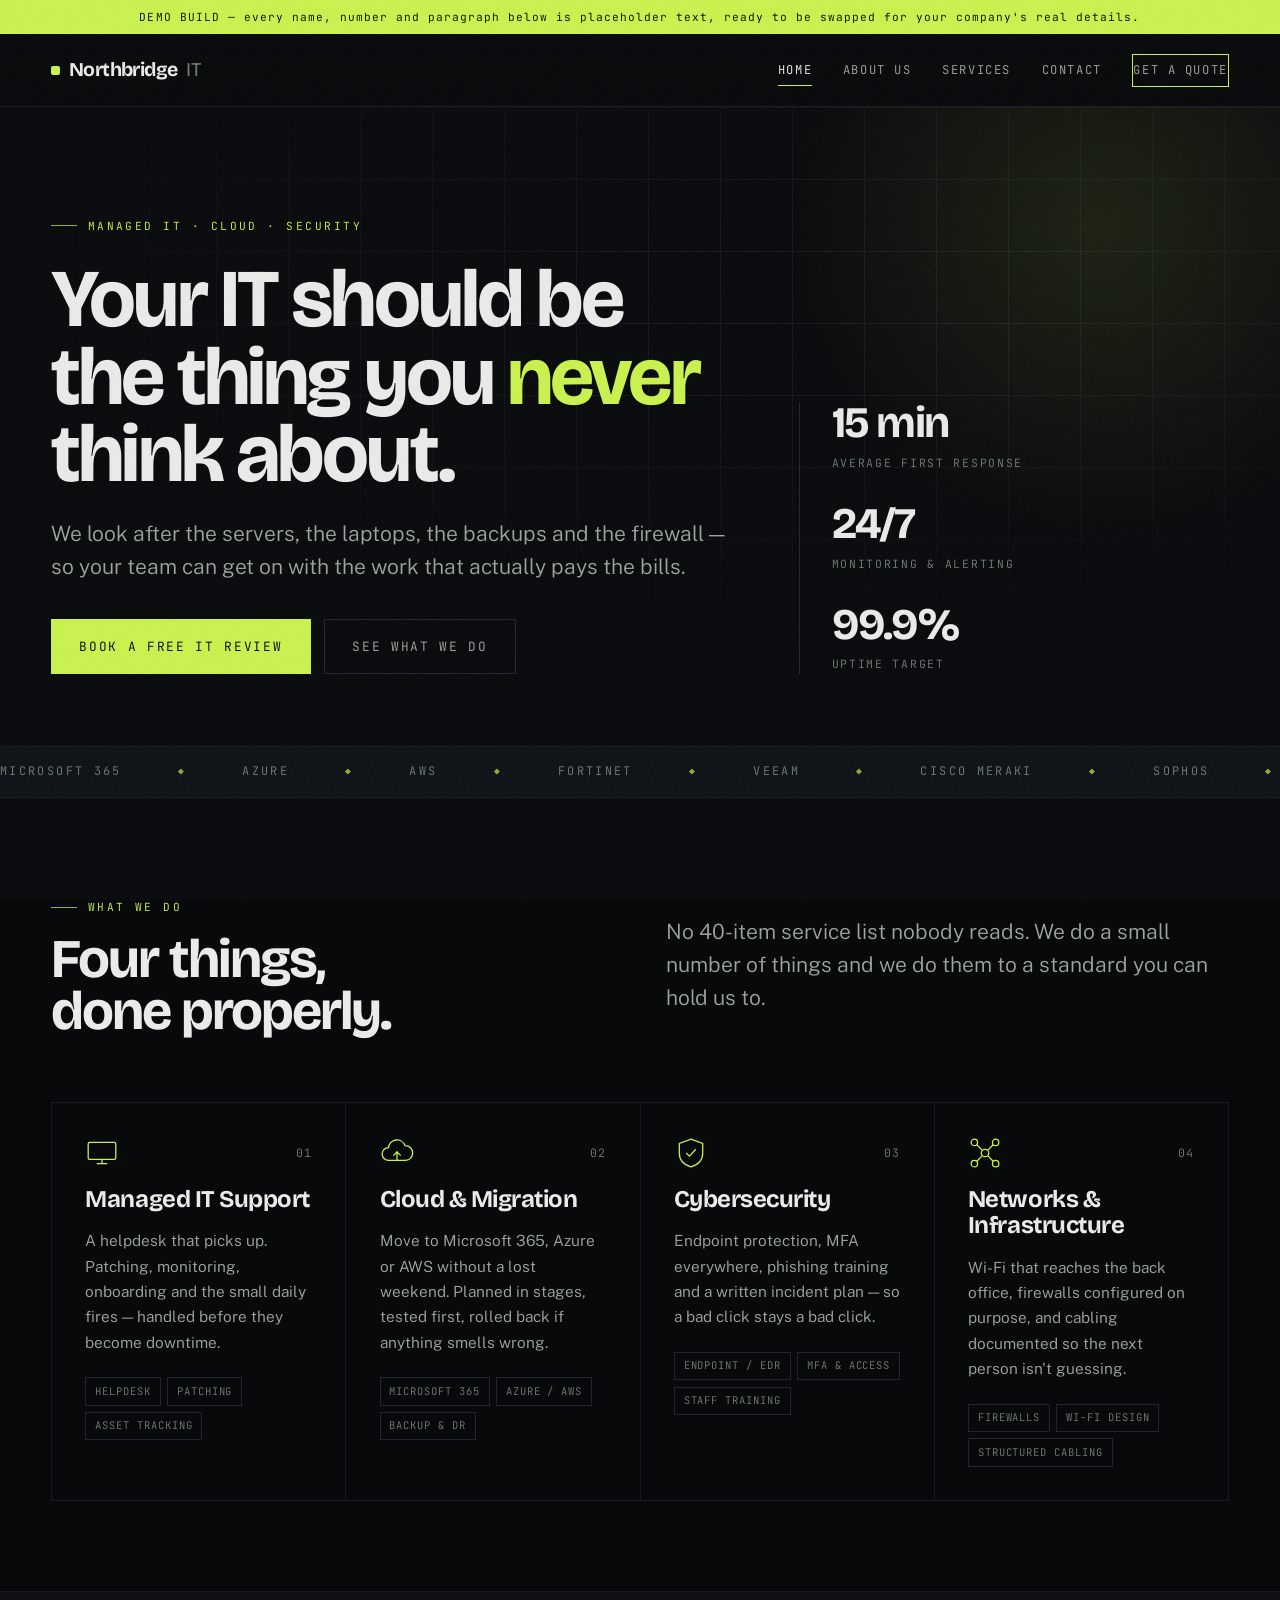
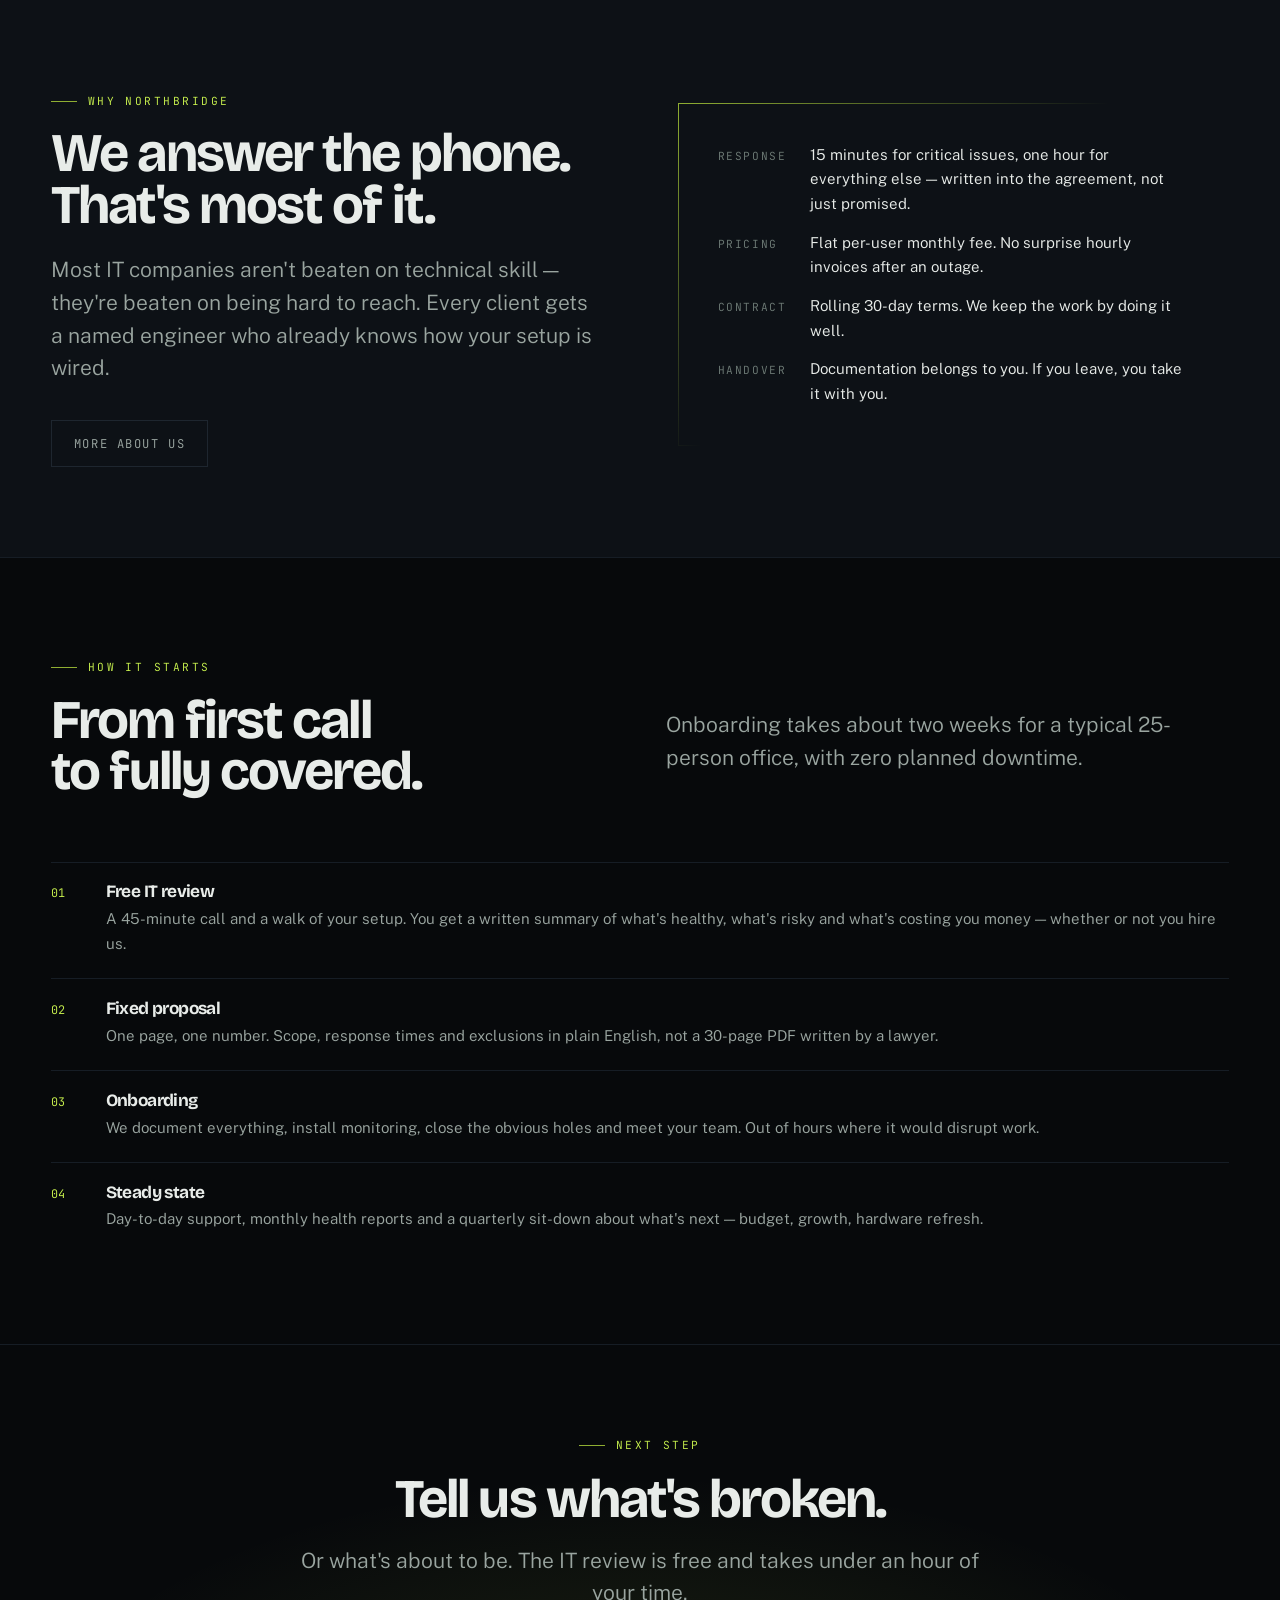
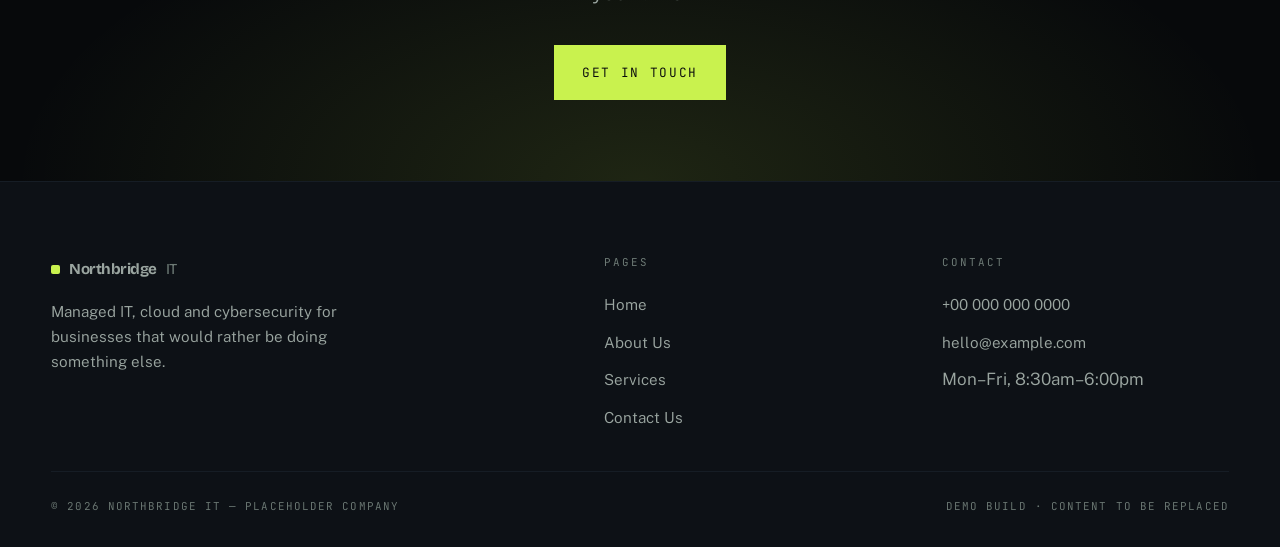
==== index.html @ 1f9439ec "IT company website demo: home, about, services, contact" ====
<!doctype html>
<html lang="en">
<head>
<meta charset="utf-8">
<meta name="viewport" content="width=device-width, initial-scale=1">
<title>Northbridge IT — Managed IT, Cloud &amp; Cybersecurity for Growing Businesses</title>
<meta name="description" content="Northbridge IT keeps your systems fast, secure and online. Managed IT support, cloud migration, cybersecurity and network infrastructure for small and mid-sized businesses.">
<link rel="canonical" href="https://example.com/">
<meta name="robots" content="index, follow">
<meta name="theme-color" content="#07090b">

<meta property="og:type" content="website">
<meta property="og:title" content="Northbridge IT — Managed IT, Cloud &amp; Cybersecurity">
<meta property="og:description" content="Managed IT support, cloud migration, cybersecurity and network infrastructure for growing businesses.">
<meta property="og:url" content="https://example.com/">
<meta property="og:site_name" content="Northbridge IT">
<meta name="twitter:card" content="summary_large_image">

<link rel="preconnect" href="https://fonts.googleapis.com">
<link rel="preconnect" href="https://fonts.gstatic.com" crossorigin>
<link href="https://fonts.googleapis.com/css2?family=Bricolage+Grotesque:opsz,wght@12..96,400;12..96,700;12..96,800&family=Public+Sans:wght@300;400;500&family=JetBrains+Mono:wght@400;500&display=swap" rel="stylesheet">
<link rel="stylesheet" href="assets/styles.css">

<script type="application/ld+json">
{
  "@context": "https://schema.org",
  "@type": "ProfessionalService",
  "name": "Northbridge IT",
  "description": "Managed IT support, cloud migration, cybersecurity and network infrastructure for small and mid-sized businesses.",
  "url": "https://example.com/",
  "telephone": "+00 000 000 0000",
  "email": "hello@example.com",
  "address": {
    "@type": "PostalAddress",
    "streetAddress": "Street address",
    "addressLocality": "City",
    "addressCountry": "Country"
  },
  "openingHours": "Mo-Fr 08:30-18:00",
  "areaServed": "Nationwide"
}
</script>
</head>
<body>
<a class="skip" href="#main">Skip to content</a>

<div class="demo-bar">DEMO BUILD — every name, number and paragraph below is placeholder text, ready to be swapped for your company's real details.</div>

<header class="site-head">
  <div class="wrap head-in">
    <a class="brand" href="index.html"><span class="dot"></span>Northbridge<span style="color:var(--paper-mute);font-weight:400">IT</span></a>
    <button class="burger" aria-label="Menu" aria-expanded="false" aria-controls="nav">
      <span></span><span></span><span></span>
    </button>
    <nav class="nav" id="nav">
      <a href="index.html" aria-current="page">Home</a>
      <a href="about.html">About Us</a>
      <a href="services.html">Services</a>
      <a href="contact.html">Contact</a>
      <a class="btn" href="contact.html">Get a quote</a>
    </nav>
  </div>
</header>

<main id="main">

  <section class="hero">
    <div class="wrap hero-in">
      <div>
        <span class="tag">Managed IT · Cloud · Security</span>
        <h1 class="display">Your IT should be<br>the thing you <em>never</em><br>think about.</h1>
        <p class="lede">We look after the servers, the laptops, the backups and the firewall — so your team can get on with the work that actually pays the bills.</p>
        <div class="hero-actions">
          <a class="btn btn--solid btn--lg" href="contact.html">Book a free IT review</a>
          <a class="btn btn--ghost btn--lg" href="services.html">See what we do</a>
        </div>
      </div>
      <aside class="hero-side">
        <div class="stat"><b>15 min</b><span>Average first response</span></div>
        <div class="stat"><b>24/7</b><span>Monitoring &amp; alerting</span></div>
        <div class="stat"><b>99.9%</b><span>Uptime target</span></div>
      </aside>
    </div>
  </section>

  <div class="marquee" aria-hidden="true">
    <ul>
      <li>Microsoft 365</li><li>Azure</li><li>AWS</li><li>Fortinet</li><li>Veeam</li>
      <li>Cisco Meraki</li><li>Sophos</li><li>VMware</li><li>Ubiquiti</li><li>Datto</li>
    </ul>
    <ul>
      <li>Microsoft 365</li><li>Azure</li><li>AWS</li><li>Fortinet</li><li>Veeam</li>
      <li>Cisco Meraki</li><li>Sophos</li><li>VMware</li><li>Ubiquiti</li><li>Datto</li>
    </ul>
  </div>

  <section class="sect">
    <div class="wrap">
      <div class="sect-head" data-rise="0">
        <div>
          <span class="tag">What we do</span>
          <h2 class="h-sect">Four things, done properly.</h2>
        </div>
        <p class="lede">No 40-item service list nobody reads. We do a small number of things and we do them to a standard you can hold us to.</p>
      </div>

      <div class="grid-3">
        <article class="card" data-rise="0">
          <div class="card-top">
            <svg class="icon" viewBox="0 0 32 32" aria-hidden="true"><rect x="3" y="6" width="26" height="16" rx="1.5"/><path d="M11 26h10M16 22v4"/></svg>
            <span class="idx">01</span>
          </div>
          <h3 class="h-card">Managed IT Support</h3>
          <p>A helpdesk that picks up. Patching, monitoring, onboarding and the small daily fires — handled before they become downtime.</p>
          <ul><li>Helpdesk</li><li>Patching</li><li>Asset tracking</li></ul>
        </article>

        <article class="card" data-rise="80">
          <div class="card-top">
            <svg class="icon" viewBox="0 0 32 32" aria-hidden="true"><path d="M8 23a6 6 0 010-12 8 8 0 0115.5-2A5.5 5.5 0 0124 23z"/><path d="M16 14v9M12.5 18.5L16 15l3.5 3.5"/></svg>
            <span class="idx">02</span>
          </div>
          <h3 class="h-card">Cloud &amp; Migration</h3>
          <p>Move to Microsoft 365, Azure or AWS without a lost weekend. Planned in stages, tested first, rolled back if anything smells wrong.</p>
          <ul><li>Microsoft 365</li><li>Azure / AWS</li><li>Backup &amp; DR</li></ul>
        </article>

        <article class="card" data-rise="160">
          <div class="card-top">
            <svg class="icon" viewBox="0 0 32 32" aria-hidden="true"><path d="M16 3l11 4v9c0 7-4.6 11.2-11 13C9.6 27.2 5 23 5 16V7z"/><path d="M11.5 16l3 3 6-6.5"/></svg>
            <span class="idx">03</span>
          </div>
          <h3 class="h-card">Cybersecurity</h3>
          <p>Endpoint protection, MFA everywhere, phishing training and a written incident plan — so a bad click stays a bad click.</p>
          <ul><li>Endpoint / EDR</li><li>MFA &amp; access</li><li>Staff training</li></ul>
        </article>

        <article class="card" data-rise="240">
          <div class="card-top">
            <svg class="icon" viewBox="0 0 32 32" aria-hidden="true"><circle cx="16" cy="16" r="3.5"/><circle cx="6" cy="6" r="3"/><circle cx="26" cy="6" r="3"/><circle cx="6" cy="26" r="3"/><circle cx="26" cy="26" r="3"/><path d="M8.3 8.3l5.2 5.2M23.7 8.3l-5.2 5.2M8.3 23.7l5.2-5.2M23.7 23.7l-5.2-5.2"/></svg>
            <span class="idx">04</span>
          </div>
          <h3 class="h-card">Networks &amp; Infrastructure</h3>
          <p>Wi-Fi that reaches the back office, firewalls configured on purpose, and cabling documented so the next person isn't guessing.</p>
          <ul><li>Firewalls</li><li>Wi-Fi design</li><li>Structured cabling</li></ul>
        </article>
      </div>
    </div>
  </section>

  <section class="sect sect--tint">
    <div class="wrap split">
      <div data-rise="0">
        <span class="tag">Why Northbridge</span>
        <h2 class="h-sect" style="margin:1.1rem 0 1.4rem">We answer the phone. That's most of it.</h2>
        <p class="lede">Most IT companies aren't beaten on technical skill — they're beaten on being hard to reach. Every client gets a named engineer who already knows how your setup is wired.</p>
        <div class="hero-actions">
          <a class="btn btn--ghost" href="about.html">More about us</a>
        </div>
      </div>
      <div class="frame" data-rise="120">
        <dl>
          <dt>Response</dt><dd>15 minutes for critical issues, one hour for everything else — written into the agreement, not just promised.</dd>
          <dt>Pricing</dt><dd>Flat per-user monthly fee. No surprise hourly invoices after an outage.</dd>
          <dt>Contract</dt><dd>Rolling 30-day terms. We keep the work by doing it well.</dd>
          <dt>Handover</dt><dd>Documentation belongs to you. If you leave, you take it with you.</dd>
        </dl>
      </div>
    </div>
  </section>

  <section class="sect">
    <div class="wrap">
      <div class="sect-head" data-rise="0">
        <div>
          <span class="tag">How it starts</span>
          <h2 class="h-sect">From first call to fully covered.</h2>
        </div>
        <p class="lede">Onboarding takes about two weeks for a typical 25-person office, with zero planned downtime.</p>
      </div>
      <ol class="steps">
        <li data-rise="0">
          <h4>Free IT review</h4>
          <p>A 45-minute call and a walk of your setup. You get a written summary of what's healthy, what's risky and what's costing you money — whether or not you hire us.</p>
        </li>
        <li data-rise="60">
          <h4>Fixed proposal</h4>
          <p>One page, one number. Scope, response times and exclusions in plain English, not a 30-page PDF written by a lawyer.</p>
        </li>
        <li data-rise="120">
          <h4>Onboarding</h4>
          <p>We document everything, install monitoring, close the obvious holes and meet your team. Out of hours where it would disrupt work.</p>
        </li>
        <li data-rise="180">
          <h4>Steady state</h4>
          <p>Day-to-day support, monthly health reports and a quarterly sit-down about what's next — budget, growth, hardware refresh.</p>
        </li>
      </ol>
    </div>
  </section>

  <section class="cta">
    <div class="wrap">
      <span class="tag" style="justify-content:center">Next step</span>
      <h2 class="h-sect" style="margin:1.2rem 0 1.2rem">Tell us what's broken.</h2>
      <p class="lede">Or what's about to be. The IT review is free and takes under an hour of your time.</p>
      <div class="hero-actions">
        <a class="btn btn--solid btn--lg" href="contact.html">Get in touch</a>
      </div>
    </div>
  </section>

</main>

<footer class="site-foot">
  <div class="wrap">
    <div class="foot-grid">
      <div>
        <a class="brand" href="index.html"><span class="dot"></span>Northbridge<span style="color:var(--paper-mute);font-weight:400">IT</span></a>
        <p class="muted" style="margin-top:1rem;max-width:34ch;font-size:0.95rem">Managed IT, cloud and cybersecurity for businesses that would rather be doing something else.</p>
      </div>
      <div>
        <h5>Pages</h5>
        <ul>
          <li><a href="index.html">Home</a></li>
          <li><a href="about.html">About Us</a></li>
          <li><a href="services.html">Services</a></li>
          <li><a href="contact.html">Contact Us</a></li>
        </ul>
      </div>
      <div>
        <h5>Contact</h5>
        <ul>
          <li><a href="tel:+000000000000">+00 000 000 0000</a></li>
          <li><a href="mailto:hello@example.com">hello@example.com</a></li>
          <li class="muted">Mon–Fri, 8:30am–6:00pm</li>
        </ul>
      </div>
    </div>
    <div class="foot-bar">
      <span>© <span id="year">2026</span> Northbridge IT — placeholder company</span>
      <span>Demo build · content to be replaced</span>
    </div>
  </div>
</footer>

<script src="assets/main.js"></script>
</body>
</html>
---- assets/styles.css ----
/* ==========================================================================
   Northbridge IT — demo stylesheet
   Aesthetic: "signal room" — near-black canvas, hairline grid, one acid accent,
   monospace index labels, tight display type.
   ========================================================================== */

:root {
  --ink:        #07090b;
  --ink-2:      #0d1116;
  --ink-3:      #141a21;
  --line:       #1e262f;
  --line-soft:  #161d25;
  --paper:      #e8ece9;
  --paper-dim:  #9aa5a0;
  --paper-mute: #6d7a75;
  --signal:     #c9f24e;
  --signal-dim: #8fae32;
  --warn:       #ff6b3d;

  --font-display: "Bricolage Grotesque", "Arial Narrow", sans-serif;
  --font-body:    "Public Sans", "Helvetica Neue", sans-serif;
  --font-mono:    "JetBrains Mono", ui-monospace, monospace;

  --gutter: clamp(1.25rem, 4vw, 4.5rem);
  --maxw: 1320px;
  --ease: cubic-bezier(0.22, 1, 0.36, 1);
}

*, *::before, *::after { box-sizing: border-box; }

html { scroll-behavior: smooth; -webkit-text-size-adjust: 100%; }

body {
  margin: 0;
  background: var(--ink);
  color: var(--paper);
  font-family: var(--font-body);
  font-size: 17px;
  line-height: 1.65;
  font-weight: 350;
  -webkit-font-smoothing: antialiased;
  overflow-x: hidden;
}

/* film grain + vignette so the black has texture instead of being flat */
body::after {
  content: "";
  position: fixed;
  inset: 0;
  pointer-events: none;
  z-index: 900;
  opacity: 0.05;
  background-image: url("data:image/svg+xml,%3Csvg xmlns='http://www.w3.org/2000/svg' width='140' height='140'%3E%3Cfilter id='n'%3E%3CfeTurbulence type='fractalNoise' baseFrequency='0.85' numOctaves='3'/%3E%3C/filter%3E%3Crect width='140' height='140' filter='url(%23n)'/%3E%3C/svg%3E");
}

img { max-width: 100%; display: block; }
a { color: inherit; text-decoration: none; }

::selection { background: var(--signal); color: var(--ink); }

:focus-visible {
  outline: 2px solid var(--signal);
  outline-offset: 3px;
}

.wrap {
  width: 100%;
  max-width: var(--maxw);
  margin-inline: auto;
  padding-inline: var(--gutter);
}

.skip {
  position: absolute;
  left: -9999px;
}
.skip:focus {
  left: 1rem; top: 1rem;
  z-index: 999;
  background: var(--signal);
  color: var(--ink);
  padding: 0.6rem 1rem;
  font-family: var(--font-mono);
  font-size: 0.8rem;
}

/* --------------------------------------------------------------- type ---- */

h1, h2, h3, h4 {
  font-family: var(--font-display);
  font-weight: 700;
  letter-spacing: -0.035em;
  line-height: 0.95;
  margin: 0;
  text-wrap: balance;
}

.display {
  font-size: clamp(2.6rem, 6.4vw, 5.2rem);
}

.h-sect {
  font-size: clamp(2rem, 4.6vw, 3.4rem);
}

.h-card {
  font-size: clamp(1.25rem, 2vw, 1.5rem);
  letter-spacing: -0.02em;
  line-height: 1.1;
}

p { margin: 0 0 1.1em; }

.lede {
  font-size: clamp(1.05rem, 1.7vw, 1.32rem);
  line-height: 1.55;
  color: var(--paper-dim);
  max-width: 54ch;
  font-weight: 320;
}

.muted { color: var(--paper-dim); }

.tag {
  font-family: var(--font-mono);
  font-size: 0.7rem;
  letter-spacing: 0.22em;
  text-transform: uppercase;
  color: var(--signal);
  display: inline-flex;
  align-items: center;
  gap: 0.65rem;
}
.tag::before {
  content: "";
  width: 26px; height: 1px;
  background: var(--signal-dim);
}

.idx {
  font-family: var(--font-mono);
  font-size: 0.72rem;
  color: var(--paper-mute);
  letter-spacing: 0.1em;
}

/* -------------------------------------------------------------- header ---- */

.site-head {
  position: sticky;
  top: 0;
  z-index: 800;
  background: color-mix(in srgb, var(--ink) 86%, transparent);
  backdrop-filter: blur(14px);
  border-bottom: 1px solid var(--line-soft);
}

.head-in {
  display: flex;
  align-items: center;
  justify-content: space-between;
  gap: 1.5rem;
  height: 72px;
}

.brand {
  display: inline-flex;
  align-items: baseline;
  gap: 0.55rem;
  font-family: var(--font-display);
  font-weight: 700;
  font-size: 1.22rem;
  letter-spacing: -0.03em;
}
.brand .dot {
  width: 9px; height: 9px;
  background: var(--signal);
  border-radius: 2px;
  align-self: center;
  animation: pulse 2.8s var(--ease) infinite;
}
@keyframes pulse {
  0%, 100% { opacity: 1; transform: scale(1); }
  50%      { opacity: 0.35; transform: scale(0.72); }
}

.nav {
  display: flex;
  align-items: center;
  gap: clamp(1rem, 2.4vw, 2.2rem);
}
.nav a {
  font-family: var(--font-mono);
  font-size: 0.76rem;
  letter-spacing: 0.13em;
  text-transform: uppercase;
  color: var(--paper-dim);
  padding: 0.35rem 0;
  position: relative;
  transition: color 0.25s var(--ease);
}
.nav a::after {
  content: "";
  position: absolute;
  left: 0; bottom: 0;
  width: 0; height: 1px;
  background: var(--signal);
  transition: width 0.32s var(--ease);
}
.nav a:hover { color: var(--paper); }
.nav a:hover::after,
.nav a[aria-current="page"]::after { width: 100%; }
.nav a[aria-current="page"] { color: var(--paper); }

.btn {
  display: inline-flex;
  align-items: center;
  gap: 0.6rem;
  font-family: var(--font-mono);
  font-size: 0.76rem;
  letter-spacing: 0.13em;
  text-transform: uppercase;
  padding: 0.78rem 1.35rem;
  border: 1px solid var(--signal);
  color: var(--signal);
  background: transparent;
  cursor: pointer;
  transition: background 0.28s var(--ease), color 0.28s var(--ease), transform 0.2s var(--ease);
}
.btn:hover { background: var(--signal); color: var(--ink); }
.btn:active { transform: translateY(1px); }
.btn--solid { background: var(--signal); color: var(--ink); }
.btn--solid:hover { background: transparent; color: var(--signal); }
.btn--ghost { border-color: var(--line); color: var(--paper-dim); }
.btn--ghost:hover { background: var(--paper); color: var(--ink); border-color: var(--paper); }
.btn--lg { padding: 1rem 1.7rem; font-size: 0.8rem; }

.burger {
  display: none;
  width: 44px; height: 44px;
  border: 1px solid var(--line);
  background: transparent;
  cursor: pointer;
  padding: 0;
  position: relative;
}
.burger span {
  position: absolute;
  left: 12px;
  width: 18px; height: 1.5px;
  background: var(--paper);
  transition: transform 0.3s var(--ease), opacity 0.2s var(--ease);
}
.burger span:nth-child(1) { top: 17px; }
.burger span:nth-child(2) { top: 22px; }
.burger span:nth-child(3) { top: 27px; }
.burger[aria-expanded="true"] span:nth-child(1) { transform: translateY(5px) rotate(45deg); }
.burger[aria-expanded="true"] span:nth-child(2) { opacity: 0; }
.burger[aria-expanded="true"] span:nth-child(3) { transform: translateY(-5px) rotate(-45deg); }

/* ---------------------------------------------------------------- hero ---- */

.hero {
  position: relative;
  padding: clamp(4rem, 11vh, 8rem) 0 clamp(3.5rem, 8vh, 6rem);
  border-bottom: 1px solid var(--line-soft);
  overflow: hidden;
}

/* hairline grid + a slow-drifting radial glow behind the headline */
.hero::before {
  content: "";
  position: absolute;
  inset: 0;
  background-image:
    linear-gradient(to right, var(--line-soft) 1px, transparent 1px),
    linear-gradient(to bottom, var(--line-soft) 1px, transparent 1px);
  background-size: 72px 72px;
  mask-image: radial-gradient(ellipse 90% 70% at 65% 30%, #000 20%, transparent 78%);
  opacity: 0.75;
  pointer-events: none;
}
.hero::after {
  content: "";
  position: absolute;
  width: 720px; height: 720px;
  right: -180px; top: -240px;
  background: radial-gradient(circle, rgba(201,242,78,0.10), transparent 62%);
  pointer-events: none;
  animation: drift 18s var(--ease) infinite alternate;
}
@keyframes drift {
  from { transform: translate3d(0,0,0); }
  to   { transform: translate3d(-70px, 60px, 0); }
}

.hero-in {
  position: relative;
  display: grid;
  grid-template-columns: minmax(0, 1.35fr) minmax(0, 0.85fr);
  gap: clamp(2rem, 5vw, 5rem);
  align-items: end;
}

.hero h1 { margin: 1.6rem 0 1.5rem; }
.hero h1 em {
  font-style: normal;
  color: var(--signal);
  position: relative;
}

.hero-actions {
  display: flex;
  flex-wrap: wrap;
  gap: 0.85rem;
  margin-top: 2.2rem;
}

.hero-side {
  border-left: 1px solid var(--line);
  padding-left: clamp(1.2rem, 2.5vw, 2rem);
}

.stat + .stat { margin-top: 1.9rem; }
.stat b {
  display: block;
  font-family: var(--font-display);
  font-size: clamp(2rem, 3.4vw, 2.9rem);
  font-weight: 700;
  letter-spacing: -0.04em;
  line-height: 1;
  color: var(--paper);
}
.stat span {
  display: block;
  font-family: var(--font-mono);
  font-size: 0.71rem;
  letter-spacing: 0.15em;
  text-transform: uppercase;
  color: var(--paper-mute);
  margin-top: 0.5rem;
}

/* ------------------------------------------------------------- marquee ---- */

.marquee {
  border-bottom: 1px solid var(--line-soft);
  background: var(--ink-2);
  overflow: hidden;
  padding: 0.95rem 0;
  display: flex;
  white-space: nowrap;
}
.marquee ul {
  display: flex;
  gap: 3.5rem;
  margin: 0;
  padding: 0 1.75rem 0 0;
  list-style: none;
  flex: 0 0 auto;
  animation: slide 34s linear infinite;
}
.marquee li {
  font-family: var(--font-mono);
  font-size: 0.74rem;
  letter-spacing: 0.2em;
  text-transform: uppercase;
  color: var(--paper-mute);
  display: flex;
  align-items: center;
  gap: 3.5rem;
}
.marquee li::after {
  content: "◆";
  color: var(--signal-dim);
  font-size: 0.6rem;
}
@keyframes slide {
  from { transform: translateX(0); }
  to   { transform: translateX(-100%); }
}
@media (prefers-reduced-motion: reduce) {
  .marquee ul { animation: none; }
  .hero::after { animation: none; }
  .brand .dot { animation: none; }
}

/* ------------------------------------------------------------- section ---- */

.sect {
  padding: clamp(4rem, 10vh, 7.5rem) 0;
  border-bottom: 1px solid var(--line-soft);
  position: relative;
}
.sect--tint { background: var(--ink-2); }

.sect-head {
  display: grid;
  grid-template-columns: minmax(0, 1fr) minmax(0, 1fr);
  gap: clamp(1.5rem, 4vw, 4rem);
  align-items: end;
  margin-bottom: clamp(2.5rem, 5vw, 4rem);
}
.sect-head .tag { margin-bottom: 1.1rem; }

/* --------------------------------------------------------------- cards ---- */

.grid-3 {
  display: grid;
  grid-template-columns: repeat(auto-fit, minmax(285px, 1fr));
  gap: 1px;
  background: var(--line-soft);
  border: 1px solid var(--line-soft);
}

.card {
  background: var(--ink);
  padding: clamp(1.7rem, 2.6vw, 2.4rem);
  display: flex;
  flex-direction: column;
  gap: 1rem;
  position: relative;
  transition: background 0.35s var(--ease);
  min-height: 260px;
}
.sect--tint .card { background: var(--ink-2); }
.card:hover { background: var(--ink-3); }
.card::before {
  content: "";
  position: absolute;
  left: 0; top: 0;
  width: 0; height: 2px;
  background: var(--signal);
  transition: width 0.45s var(--ease);
}
.card:hover::before { width: 100%; }

.card-top {
  display: flex;
  align-items: center;
  justify-content: space-between;
  gap: 1rem;
}
.card p { margin: 0; color: var(--paper-dim); font-size: 0.96rem; }

.card ul {
  list-style: none;
  margin: 0.4rem 0 0;
  padding: 0;
  display: flex;
  flex-wrap: wrap;
  gap: 0.4rem;
}
.card li {
  font-family: var(--font-mono);
  font-size: 0.66rem;
  letter-spacing: 0.09em;
  text-transform: uppercase;
  color: var(--paper-mute);
  border: 1px solid var(--line);
  padding: 0.28rem 0.55rem;
}

.icon {
  width: 34px; height: 34px;
  stroke: var(--signal);
  stroke-width: 1.2;
  fill: none;
  flex: 0 0 auto;
}

/* ---------------------------------------------------------------- rows ---- */

.rows { border-top: 1px solid var(--line-soft); }

.row {
  display: grid;
  grid-template-columns: 68px minmax(0, 1.1fr) minmax(0, 1.4fr) auto;
  gap: clamp(1rem, 3vw, 2.5rem);
  align-items: start;
  padding: clamp(1.6rem, 3vw, 2.3rem) 0;
  border-bottom: 1px solid var(--line-soft);
  transition: padding-left 0.35s var(--ease), background 0.35s var(--ease);
}
.row:hover {
  padding-left: 1.1rem;
  background: linear-gradient(90deg, rgba(201,242,78,0.05), transparent 55%);
}
.row h3 { font-size: clamp(1.2rem, 2vw, 1.55rem); }
.row p { margin: 0; color: var(--paper-dim); font-size: 0.96rem; }
.row .arrow {
  font-family: var(--font-mono);
  color: var(--signal);
  opacity: 0;
  transform: translateX(-8px);
  transition: all 0.35s var(--ease);
}
.row:hover .arrow { opacity: 1; transform: translateX(0); }

/* ---------------------------------------------------------- split/about --- */

.split {
  display: grid;
  grid-template-columns: minmax(0, 1fr) minmax(0, 1fr);
  gap: clamp(2rem, 6vw, 5.5rem);
  align-items: center;
}

.frame {
  border: 1px solid var(--line);
  padding: clamp(1.5rem, 3vw, 2.5rem);
  background:
    linear-gradient(var(--ink-2), var(--ink-2)) padding-box,
    linear-gradient(140deg, var(--signal-dim), transparent 45%) border-box;
  border: 1px solid transparent;
  position: relative;
}
.frame dl {
  margin: 0;
  display: grid;
  grid-template-columns: auto 1fr;
  gap: 0.85rem 1.5rem;
  font-size: 0.94rem;
}
.frame dt {
  font-family: var(--font-mono);
  font-size: 0.7rem;
  letter-spacing: 0.14em;
  text-transform: uppercase;
  color: var(--paper-mute);
  padding-top: 0.28rem;
}
.frame dd { margin: 0; color: var(--paper); }

.steps { counter-reset: s; list-style: none; margin: 0; padding: 0; }
.steps li {
  counter-increment: s;
  border-top: 1px solid var(--line-soft);
  padding: 1.35rem 0 1.35rem 3.4rem;
  position: relative;
}
.steps li::before {
  content: "0" counter(s);
  position: absolute;
  left: 0; top: 1.35rem;
  font-family: var(--font-mono);
  font-size: 0.74rem;
  color: var(--signal);
}
.steps h4 { font-size: 1.08rem; margin-bottom: 0.4rem; }
.steps p { margin: 0; color: var(--paper-dim); font-size: 0.94rem; }

/* ----------------------------------------------------------------- cta ---- */

.cta {
  padding: clamp(4rem, 9vh, 7rem) 0;
  text-align: center;
  position: relative;
  overflow: hidden;
}
.cta::before {
  content: "";
  position: absolute;
  inset: 0;
  background: radial-gradient(ellipse 70% 100% at 50% 100%, rgba(201,242,78,0.12), transparent 70%);
  pointer-events: none;
}
.cta .wrap { position: relative; }
.cta .lede { margin-inline: auto; }
.cta .hero-actions { justify-content: center; }

/* ---------------------------------------------------------------- form ---- */

.form-grid {
  display: grid;
  grid-template-columns: minmax(0, 1.15fr) minmax(0, 0.85fr);
  gap: clamp(2rem, 5vw, 4.5rem);
  align-items: start;
}

form.contact { display: grid; gap: 1.2rem; }

.field { display: grid; gap: 0.5rem; }
.field--row {
  display: grid;
  grid-template-columns: 1fr 1fr;
  gap: 1.2rem;
}

label {
  font-family: var(--font-mono);
  font-size: 0.7rem;
  letter-spacing: 0.15em;
  text-transform: uppercase;
  color: var(--paper-mute);
}
label .req { color: var(--signal); }

input, select, textarea {
  width: 100%;
  background: var(--ink-2);
  border: 1px solid var(--line);
  color: var(--paper);
  font-family: var(--font-body);
  font-size: 1rem;
  padding: 0.85rem 1rem;
  border-radius: 0;
  transition: border-color 0.25s var(--ease), background 0.25s var(--ease);
  appearance: none;
}
textarea { min-height: 150px; resize: vertical; }
select {
  background-image: url("data:image/svg+xml,%3Csvg xmlns='http://www.w3.org/2000/svg' width='12' height='8'%3E%3Cpath d='M1 1l5 5 5-5' stroke='%236d7a75' stroke-width='1.5' fill='none'/%3E%3C/svg%3E");
  background-repeat: no-repeat;
  background-position: right 1rem center;
  padding-right: 2.6rem;
}
input:focus, select:focus, textarea:focus {
  border-color: var(--signal);
  background: var(--ink-3);
  outline: none;
}
input::placeholder, textarea::placeholder { color: #4d5a55; }

.err {
  font-family: var(--font-mono);
  font-size: 0.7rem;
  letter-spacing: 0.06em;
  color: var(--warn);
  min-height: 1em;
}
input[aria-invalid="true"], textarea[aria-invalid="true"], select[aria-invalid="true"] {
  border-color: var(--warn);
}

.hp { position: absolute; left: -9999px; }

.form-note {
  font-family: var(--font-mono);
  font-size: 0.72rem;
  line-height: 1.7;
  color: var(--paper-mute);
  letter-spacing: 0.03em;
}

.form-status {
  border: 1px solid var(--signal);
  background: rgba(201,242,78,0.07);
  padding: 1rem 1.15rem;
  font-family: var(--font-mono);
  font-size: 0.78rem;
  color: var(--signal);
  display: none;
}
.form-status.is-on { display: block; }

.contact-list { list-style: none; margin: 0; padding: 0; }
.contact-list li {
  border-top: 1px solid var(--line-soft);
  padding: 1.1rem 0;
}
.contact-list li:last-child { border-bottom: 1px solid var(--line-soft); }
.contact-list dt,
.contact-list .k {
  font-family: var(--font-mono);
  font-size: 0.68rem;
  letter-spacing: 0.15em;
  text-transform: uppercase;
  color: var(--paper-mute);
  display: block;
  margin-bottom: 0.35rem;
}
.contact-list .v { font-size: 1.02rem; }
.contact-list a:hover { color: var(--signal); }

/* -------------------------------------------------------------- footer ---- */

.site-foot {
  background: var(--ink-2);
  border-top: 1px solid var(--line-soft);
  padding: clamp(3rem, 6vw, 4.5rem) 0 2rem;
}
.foot-grid {
  display: grid;
  grid-template-columns: minmax(0, 1.4fr) repeat(2, minmax(0, 0.8fr));
  gap: clamp(2rem, 4vw, 3.5rem);
  padding-bottom: 2.5rem;
  border-bottom: 1px solid var(--line-soft);
}
.foot-grid h5 {
  font-family: var(--font-mono);
  font-size: 0.68rem;
  letter-spacing: 0.18em;
  text-transform: uppercase;
  color: var(--paper-mute);
  margin: 0 0 1.1rem;
  font-weight: 400;
}
.foot-grid ul { list-style: none; margin: 0; padding: 0; display: grid; gap: 0.6rem; }
.foot-grid a { color: var(--paper-dim); font-size: 0.95rem; }
.foot-grid a:hover { color: var(--signal); }
.foot-bar {
  display: flex;
  flex-wrap: wrap;
  justify-content: space-between;
  gap: 1rem;
  padding-top: 1.6rem;
  font-family: var(--font-mono);
  font-size: 0.68rem;
  letter-spacing: 0.1em;
  color: var(--paper-mute);
  text-transform: uppercase;
}

/* --------------------------------------------------------- page banner ---- */

.pagehead {
  padding: clamp(3.5rem, 9vh, 6rem) 0 clamp(2.5rem, 5vh, 3.5rem);
  border-bottom: 1px solid var(--line-soft);
  position: relative;
  overflow: hidden;
}
.pagehead::before {
  content: "";
  position: absolute;
  inset: 0;
  background-image:
    linear-gradient(to right, var(--line-soft) 1px, transparent 1px);
  background-size: 72px 100%;
  mask-image: linear-gradient(to bottom, #000, transparent);
  opacity: 0.8;
}
.pagehead .wrap { position: relative; }
.pagehead h1 { font-size: clamp(2.4rem, 6.5vw, 4.6rem); margin: 1.2rem 0 1.2rem; }

.crumb {
  font-family: var(--font-mono);
  font-size: 0.7rem;
  letter-spacing: 0.14em;
  text-transform: uppercase;
  color: var(--paper-mute);
}
.crumb a:hover { color: var(--signal); }

/* --------------------------------------------------------- placeholder ---- */

.demo-bar {
  background: var(--signal);
  color: var(--ink);
  font-family: var(--font-mono);
  font-size: 0.7rem;
  letter-spacing: 0.09em;
  text-align: center;
  padding: 0.55rem 1rem;
  line-height: 1.5;
}

/* ------------------------------------------------------------- reveals ---- */

[data-rise] {
  opacity: 0;
  transform: translateY(22px);
  transition: opacity 0.7s var(--ease), transform 0.7s var(--ease);
}
[data-rise].is-in { opacity: 1; transform: none; }

@media (prefers-reduced-motion: reduce) {
  [data-rise] { opacity: 1; transform: none; transition: none; }
  html { scroll-behavior: auto; }
}

/* ----------------------------------------------------------- responsive --- */

@media (max-width: 980px) {
  .hero-in,
  .sect-head,
  .split,
  .form-grid { grid-template-columns: 1fr; }
  .hero-side {
    border-left: 0;
    border-top: 1px solid var(--line);
    padding-left: 0;
    padding-top: 1.8rem;
    display: grid;
    grid-template-columns: repeat(3, 1fr);
    gap: 1.5rem;
  }
  .stat + .stat { margin-top: 0; }
  .foot-grid { grid-template-columns: 1fr 1fr; }
  .row { grid-template-columns: 48px minmax(0, 1fr); }
  .row .arrow { display: none; }
  .row > p { grid-column: 2; }
}

@media (max-width: 720px) {
  body { font-size: 16px; }
  .burger { display: block; }
  .nav {
    position: absolute;
    top: 100%;
    left: 0;
    right: 0;
    background: var(--ink-2);
    border-bottom: 1px solid var(--line);
    flex-direction: column;
    align-items: stretch;
    gap: 0;
    padding: 0.5rem var(--gutter) 1.5rem;
    transform: translateY(-8px);
    opacity: 0;
    visibility: hidden;
    transition: transform 0.35s var(--ease), opacity 0.25s var(--ease), visibility 0.35s;
    z-index: 790;
  }
  .nav.is-open { transform: translateY(0); opacity: 1; visibility: visible; }
  .nav a {
    font-size: 0.95rem;
    letter-spacing: 0.05em;
    padding: 0.95rem 0;
    border-bottom: 1px solid var(--line-soft);
  }
  .nav .btn { margin-top: 1.1rem; justify-content: center; border-bottom: 1px solid var(--signal); }
  .hero-side { grid-template-columns: 1fr; }
  .field--row { grid-template-columns: 1fr; }
  .foot-grid { grid-template-columns: 1fr; }
}
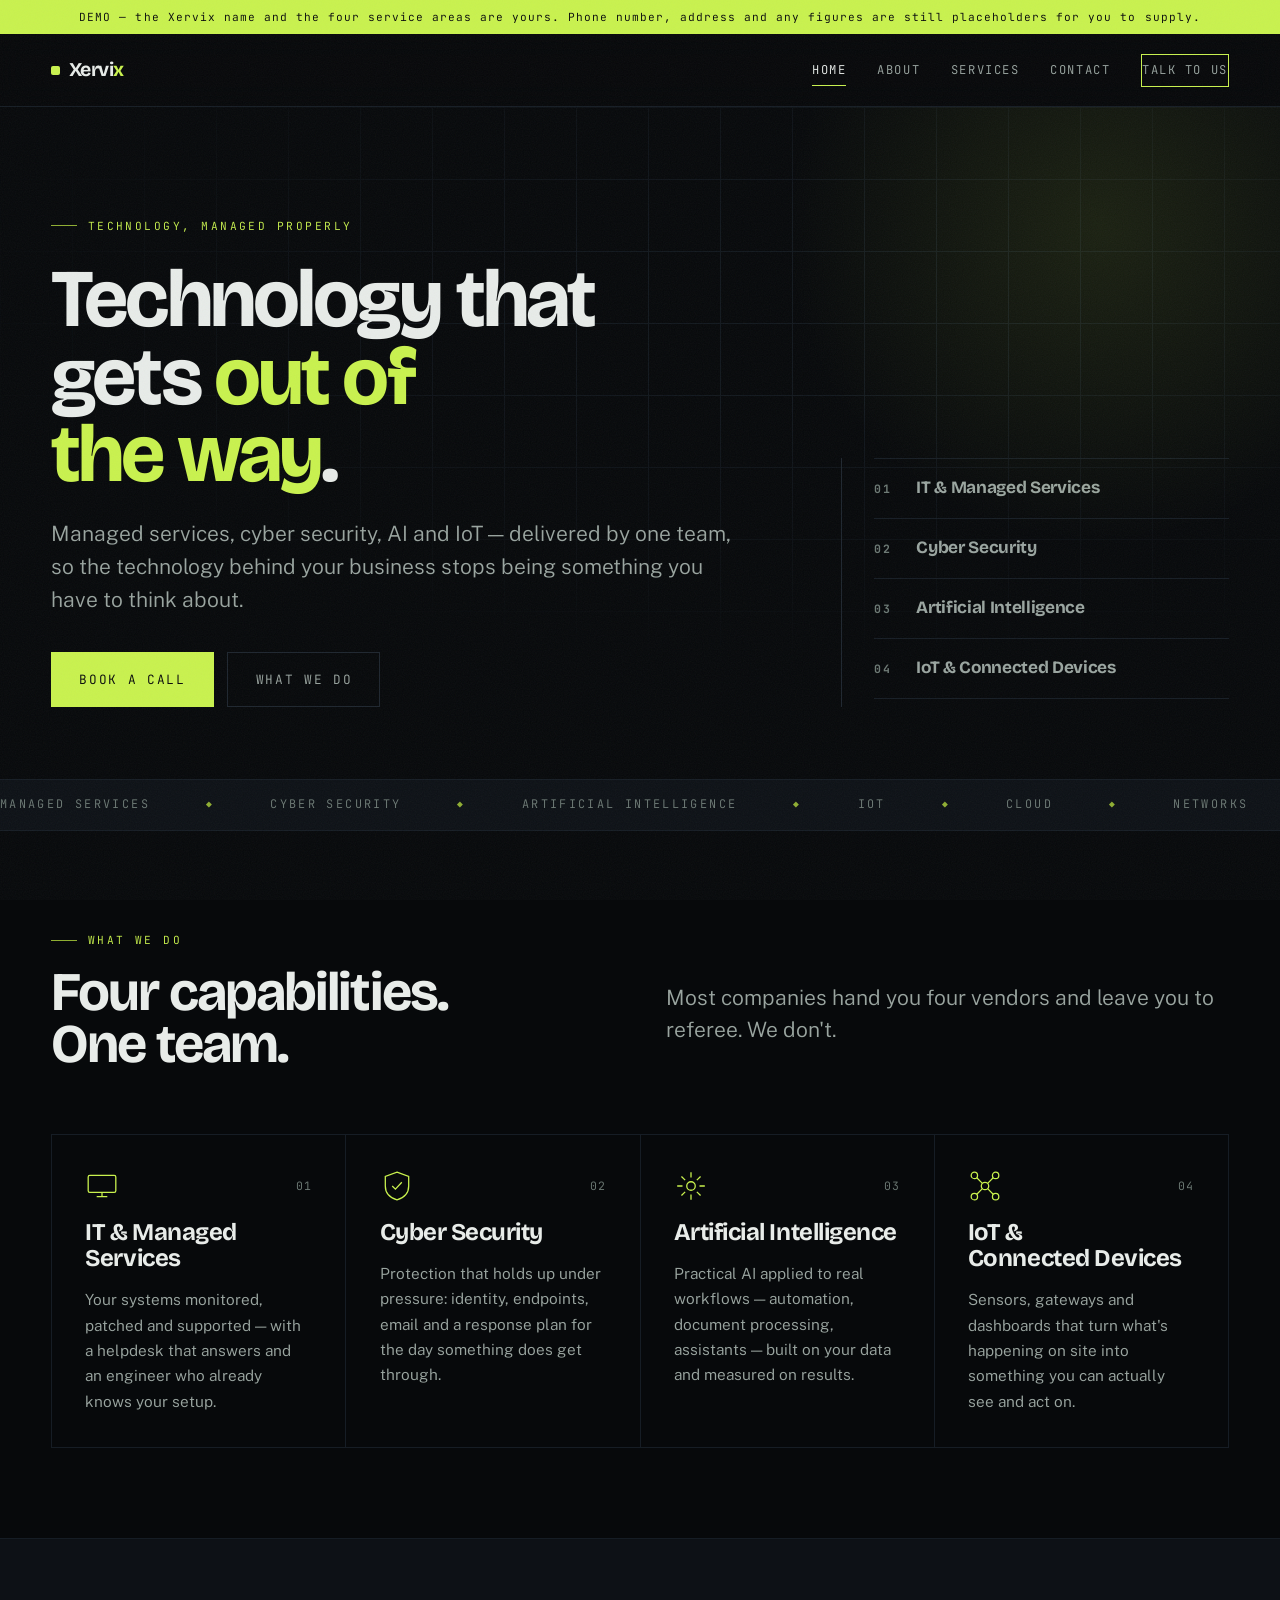
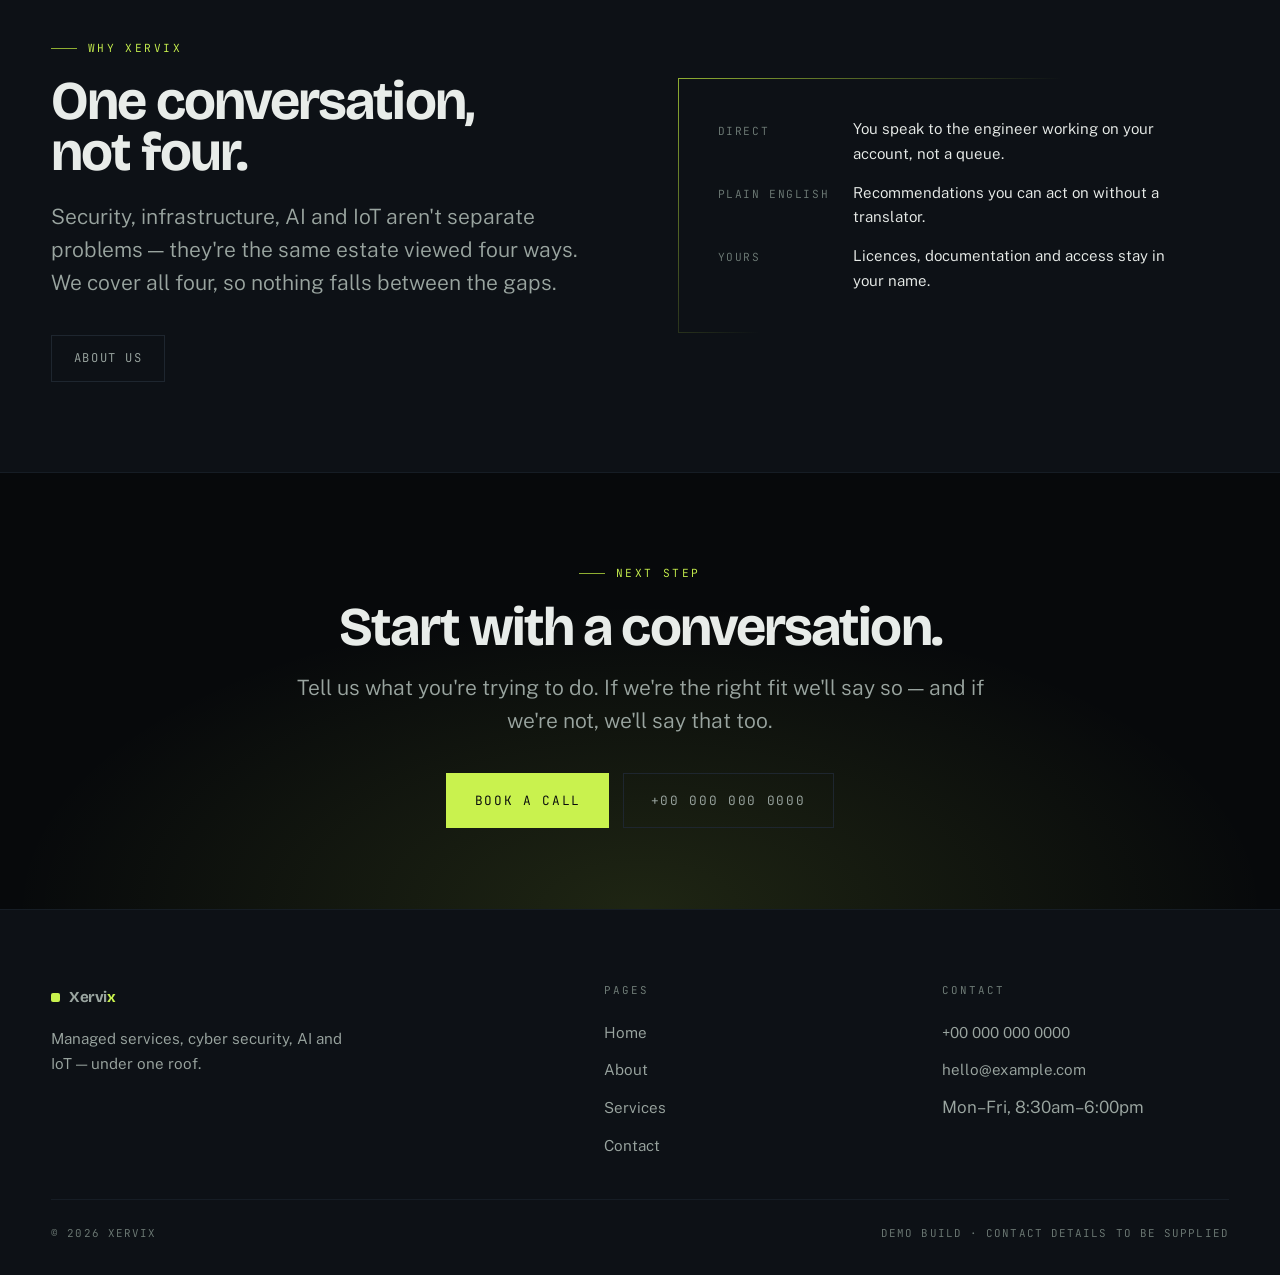
==== commit bf0448e0: "Rebrand to Xervix: four capability areas, leaner copy, pricing tiers removed" ====
--- a/index.html
+++ b/index.html
@@ -3,17 +3,17 @@
 <head>
 <meta charset="utf-8">
 <meta name="viewport" content="width=device-width, initial-scale=1">
-<title>Northbridge IT — Managed IT, Cloud &amp; Cybersecurity for Growing Businesses</title>
-<meta name="description" content="Northbridge IT keeps your systems fast, secure and online. Managed IT support, cloud migration, cybersecurity and network infrastructure for small and mid-sized businesses.">
+<title>Xervix — Managed Services, Cyber Security, AI &amp; IoT</title>
+<meta name="description" content="Xervix is a technology company delivering IT and managed services, cyber security, and AI and IoT solutions. Talk to us about what your business needs next.">
 <link rel="canonical" href="https://example.com/">
 <meta name="robots" content="index, follow">
 <meta name="theme-color" content="#07090b">
 
 <meta property="og:type" content="website">
-<meta property="og:title" content="Northbridge IT — Managed IT, Cloud &amp; Cybersecurity">
-<meta property="og:description" content="Managed IT support, cloud migration, cybersecurity and network infrastructure for growing businesses.">
+<meta property="og:title" content="Xervix — Managed Services, Cyber Security, AI &amp; IoT">
+<meta property="og:description" content="A technology company delivering IT and managed services, cyber security, and AI and IoT solutions.">
 <meta property="og:url" content="https://example.com/">
-<meta property="og:site_name" content="Northbridge IT">
+<meta property="og:site_name" content="Xervix">
 <meta name="twitter:card" content="summary_large_image">
 
 <link rel="preconnect" href="https://fonts.googleapis.com">
@@ -24,40 +24,33 @@
 <script type="application/ld+json">
 {
   "@context": "https://schema.org",
-  "@type": "ProfessionalService",
-  "name": "Northbridge IT",
-  "description": "Managed IT support, cloud migration, cybersecurity and network infrastructure for small and mid-sized businesses.",
+  "@type": "Organization",
+  "name": "Xervix",
+  "description": "Technology company specialising in IT and managed services, cyber security, and AI and IoT solutions.",
   "url": "https://example.com/",
   "telephone": "+00 000 000 0000",
   "email": "hello@example.com",
-  "address": {
-    "@type": "PostalAddress",
-    "streetAddress": "Street address",
-    "addressLocality": "City",
-    "addressCountry": "Country"
-  },
-  "openingHours": "Mo-Fr 08:30-18:00",
-  "areaServed": "Nationwide"
+  "sameAs": []
 }
 </script>
 </head>
 <body>
 <a class="skip" href="#main">Skip to content</a>
 
-<div class="demo-bar">DEMO BUILD — every name, number and paragraph below is placeholder text, ready to be swapped for your company's real details.</div>
+<div class="demo-bar">DEMO — the Xervix name and the four service areas are yours. Phone number, address and any figures are still placeholders for you to supply.</div>
 
 <header class="site-head">
   <div class="wrap head-in">
-    <a class="brand" href="index.html"><span class="dot"></span>Northbridge<span style="color:var(--paper-mute);font-weight:400">IT</span></a>
+    <a class="brand" href="index.html"><span class="dot"></span><span class="brand-name">Xervi<span class="brand-x">x</span></span></a>
     <button class="burger" aria-label="Menu" aria-expanded="false" aria-controls="nav">
       <span></span><span></span><span></span>
     </button>
     <nav class="nav" id="nav">
       <a href="index.html" aria-current="page">Home</a>
-      <a href="about.html">About Us</a>
+      <a href="about.html">About</a>
       <a href="services.html">Services</a>
       <a href="contact.html">Contact</a>
-      <a class="btn" href="contact.html">Get a quote</a>
+      <a class="btn" href="contact.html">Talk to us</a>
     </nav>
   </div>
 </header>
@@ -65,32 +58,33 @@
 <main id="main">
 
   <section class="hero">
-    <div class="wrap hero-in">
-      <div>
-        <span class="tag">Managed IT · Cloud · Security</span>
-        <h1 class="display">Your IT should be<br>the thing you <em>never</em><br>think about.</h1>
-        <p class="lede">We look after the servers, the laptops, the backups and the firewall — so your team can get on with the work that actually pays the bills.</p>
+    <div class="wrap hero-in hero-in--wide">
+      <div>
+        <span class="tag">Technology, managed properly</span>
+        <h1 class="display">Technology that<br>gets <em>out of<br>the way</em>.</h1>
+        <p class="lede">Managed services, cyber security, AI and IoT — delivered by one team, so the technology behind your business stops being something you have to think about.</p>
         <div class="hero-actions">
-          <a class="btn btn--solid btn--lg" href="contact.html">Book a free IT review</a>
-          <a class="btn btn--ghost btn--lg" href="services.html">See what we do</a>
+          <a class="btn btn--solid btn--lg" href="contact.html">Book a call</a>
+          <a class="btn btn--ghost btn--lg" href="services.html">What we do</a>
         </div>
       </div>
-      <aside class="hero-side">
-        <div class="stat"><b>15 min</b><span>Average first response</span></div>
-        <div class="stat"><b>24/7</b><span>Monitoring &amp; alerting</span></div>
-        <div class="stat"><b>99.9%</b><span>Uptime target</span></div>
+      <aside class="hero-side hero-side--pillars">
+        <a class="pillar" href="services.html#it"><span class="idx">01</span><span>IT &amp; Managed Services</span></a>
+        <a class="pillar" href="services.html#security"><span class="idx">02</span><span>Cyber Security</span></a>
+        <a class="pillar" href="services.html#ai"><span class="idx">03</span><span>Artificial Intelligence</span></a>
+        <a class="pillar" href="services.html#iot"><span class="idx">04</span><span>IoT &amp; Connected Devices</span></a>
       </aside>
     </div>
   </section>
 
   <div class="marquee" aria-hidden="true">
     <ul>
-      <li>Microsoft 365</li><li>Azure</li><li>AWS</li><li>Fortinet</li><li>Veeam</li>
-      <li>Cisco Meraki</li><li>Sophos</li><li>VMware</li><li>Ubiquiti</li><li>Datto</li>
+      <li>Managed Services</li><li>Cyber Security</li><li>Artificial Intelligence</li>
+      <li>IoT</li><li>Cloud</li><li>Networks</li><li>Support</li>
     </ul>
     <ul>
-      <li>Microsoft 365</li><li>Azure</li><li>AWS</li><li>Fortinet</li><li>Veeam</li>
-      <li>Cisco Meraki</li><li>Sophos</li><li>VMware</li><li>Ubiquiti</li><li>Datto</li>
+      <li>Managed Services</li><li>Cyber Security</li><li>Artificial Intelligence</li>
+      <li>IoT</li><li>Cloud</li><li>Networks</li><li>Support</li>
     </ul>
   </div>
 
@@ -99,9 +93,9 @@
       <div class="sect-head" data-rise="0">
         <div>
           <span class="tag">What we do</span>
-          <h2 class="h-sect">Four things, done properly.</h2>
+          <h2 class="h-sect">Four capabilities.<br>One team.</h2>
         </div>
-        <p class="lede">No 40-item service list nobody reads. We do a small number of things and we do them to a standard you can hold us to.</p>
+        <p class="lede">Most companies hand you four vendors and leave you to referee. We don't.</p>
       </div>
 
       <div class="grid-3">
@@ -110,29 +104,26 @@
             <svg class="icon" viewBox="0 0 32 32" aria-hidden="true"><rect x="3" y="6" width="26" height="16" rx="1.5"/><path d="M11 26h10M16 22v4"/></svg>
             <span class="idx">01</span>
           </div>
-          <h3 class="h-card">Managed IT Support</h3>
-          <p>A helpdesk that picks up. Patching, monitoring, onboarding and the small daily fires — handled before they become downtime.</p>
-          <ul><li>Helpdesk</li><li>Patching</li><li>Asset tracking</li></ul>
+          <h3 class="h-card">IT &amp; Managed Services</h3>
+          <p>Your systems monitored, patched and supported — with a helpdesk that answers and an engineer who already knows your setup.</p>
         </article>
 
         <article class="card" data-rise="80">
           <div class="card-top">
-            <svg class="icon" viewBox="0 0 32 32" aria-hidden="true"><path d="M8 23a6 6 0 010-12 8 8 0 0115.5-2A5.5 5.5 0 0124 23z"/><path d="M16 14v9M12.5 18.5L16 15l3.5 3.5"/></svg>
+            <svg class="icon" viewBox="0 0 32 32" aria-hidden="true"><path d="M16 3l11 4v9c0 7-4.6 11.2-11 13C9.6 27.2 5 23 5 16V7z"/><path d="M11.5 16l3 3 6-6.5"/></svg>
             <span class="idx">02</span>
           </div>
-          <h3 class="h-card">Cloud &amp; Migration</h3>
-          <p>Move to Microsoft 365, Azure or AWS without a lost weekend. Planned in stages, tested first, rolled back if anything smells wrong.</p>
-          <ul><li>Microsoft 365</li><li>Azure / AWS</li><li>Backup &amp; DR</li></ul>
+          <h3 class="h-card">Cyber Security</h3>
+          <p>Protection that holds up under pressure: identity, endpoints, email and a response plan for the day something does get through.</p>
         </article>
 
         <article class="card" data-rise="160">
           <div class="card-top">
-            <svg class="icon" viewBox="0 0 32 32" aria-hidden="true"><path d="M16 3l11 4v9c0 7-4.6 11.2-11 13C9.6 27.2 5 23 5 16V7z"/><path d="M11.5 16l3 3 6-6.5"/></svg>
+            <svg class="icon" viewBox="0 0 32 32" aria-hidden="true"><circle cx="16" cy="16" r="4"/><path d="M16 3v5M16 24v5M3 16h5M24 16h5M7 7l3.5 3.5M21.5 21.5L25 25M25 7l-3.5 3.5M10.5 21.5L7 25"/></svg>
             <span class="idx">03</span>
           </div>
-          <h3 class="h-card">Cybersecurity</h3>
-          <p>Endpoint protection, MFA everywhere, phishing training and a written incident plan — so a bad click stays a bad click.</p>
-          <ul><li>Endpoint / EDR</li><li>MFA &amp; access</li><li>Staff training</li></ul>
+          <h3 class="h-card">Artificial Intelligence</h3>
+          <p>Practical AI applied to real workflows — automation, document processing, assistants — built on your data and measured on results.</p>
         </article>
 
         <article class="card" data-rise="240">
@@ -140,9 +131,8 @@
             <svg class="icon" viewBox="0 0 32 32" aria-hidden="true"><circle cx="16" cy="16" r="3.5"/><circle cx="6" cy="6" r="3"/><circle cx="26" cy="6" r="3"/><circle cx="6" cy="26" r="3"/><circle cx="26" cy="26" r="3"/><path d="M8.3 8.3l5.2 5.2M23.7 8.3l-5.2 5.2M8.3 23.7l5.2-5.2M23.7 23.7l-5.2-5.2"/></svg>
             <span class="idx">04</span>
           </div>
-          <h3 class="h-card">Networks &amp; Infrastructure</h3>
-          <p>Wi-Fi that reaches the back office, firewalls configured on purpose, and cabling documented so the next person isn't guessing.</p>
-          <ul><li>Firewalls</li><li>Wi-Fi design</li><li>Structured cabling</li></ul>
+          <h3 class="h-card">IoT &amp; Connected Devices</h3>
+          <p>Sensors, gateways and dashboards that turn what's happening on site into something you can actually see and act on.</p>
         </article>
       </div>
     </div>
@@ -151,61 +141,31 @@
   <section class="sect sect--tint">
     <div class="wrap split">
       <div data-rise="0">
-        <span class="tag">Why Northbridge</span>
-        <h2 class="h-sect" style="margin:1.1rem 0 1.4rem">We answer the phone. That's most of it.</h2>
-        <p class="lede">Most IT companies aren't beaten on technical skill — they're beaten on being hard to reach. Every client gets a named engineer who already knows how your setup is wired.</p>
+        <span class="tag">Why Xervix</span>
+        <h2 class="h-sect" style="margin:1.1rem 0 1.4rem">One conversation,<br>not four.</h2>
+        <p class="lede">Security, infrastructure, AI and IoT aren't separate problems — they're the same estate viewed four ways. We cover all four, so nothing falls between the gaps.</p>
         <div class="hero-actions">
-          <a class="btn btn--ghost" href="about.html">More about us</a>
+          <a class="btn btn--ghost" href="about.html">About us</a>
         </div>
       </div>
       <div class="frame" data-rise="120">
         <dl>
-          <dt>Response</dt><dd>15 minutes for critical issues, one hour for everything else — written into the agreement, not just promised.</dd>
-          <dt>Pricing</dt><dd>Flat per-user monthly fee. No surprise hourly invoices after an outage.</dd>
-          <dt>Contract</dt><dd>Rolling 30-day terms. We keep the work by doing it well.</dd>
-          <dt>Handover</dt><dd>Documentation belongs to you. If you leave, you take it with you.</dd>
+          <dt>Direct</dt><dd>You speak to the engineer working on your account, not a queue.</dd>
+          <dt>Plain English</dt><dd>Recommendations you can act on without a translator.</dd>
+          <dt>Yours</dt><dd>Licences, documentation and access stay in your name.</dd>
         </dl>
       </div>
-    </div>
-  </section>
-
-  <section class="sect">
-    <div class="wrap">
-      <div class="sect-head" data-rise="0">
-        <div>
-          <span class="tag">How it starts</span>
-          <h2 class="h-sect">From first call to fully covered.</h2>
-        </div>
-        <p class="lede">Onboarding takes about two weeks for a typical 25-person office, with zero planned downtime.</p>
-      </div>
-      <ol class="steps">
-        <li data-rise="0">
-          <h4>Free IT review</h4>
-          <p>A 45-minute call and a walk of your setup. You get a written summary of what's healthy, what's risky and what's costing you money — whether or not you hire us.</p>
-        </li>
-        <li data-rise="60">
-          <h4>Fixed proposal</h4>
-          <p>One page, one number. Scope, response times and exclusions in plain English, not a 30-page PDF written by a lawyer.</p>
-        </li>
-        <li data-rise="120">
-          <h4>Onboarding</h4>
-          <p>We document everything, install monitoring, close the obvious holes and meet your team. Out of hours where it would disrupt work.</p>
-        </li>
-        <li data-rise="180">
-          <h4>Steady state</h4>
-          <p>Day-to-day support, monthly health reports and a quarterly sit-down about what's next — budget, growth, hardware refresh.</p>
-        </li>
-      </ol>
     </div>
   </section>
 
   <section class="cta">
     <div class="wrap">
       <span class="tag" style="justify-content:center">Next step</span>
-      <h2 class="h-sect" style="margin:1.2rem 0 1.2rem">Tell us what's broken.</h2>
-      <p class="lede">Or what's about to be. The IT review is free and takes under an hour of your time.</p>
+      <h2 class="h-sect" style="margin:1.2rem 0 1.2rem">Start with a conversation.</h2>
+      <p class="lede">Tell us what you're trying to do. If we're the right fit we'll say so — and if we're not, we'll say that too.</p>
       <div class="hero-actions">
-        <a class="btn btn--solid btn--lg" href="contact.html">Get in touch</a>
+        <a class="btn btn--solid btn--lg" href="contact.html">Book a call</a>
+        <a class="btn btn--ghost btn--lg" href="tel:+000000000000">+00 000 000 0000</a>
       </div>
     </div>
   </section>
@@ -216,16 +176,16 @@
   <div class="wrap">
     <div class="foot-grid">
       <div>
-        <a class="brand" href="index.html"><span class="dot"></span>Northbridge<span style="color:var(--paper-mute);font-weight:400">IT</span></a>
-        <p class="muted" style="margin-top:1rem;max-width:34ch;font-size:0.95rem">Managed IT, cloud and cybersecurity for businesses that would rather be doing something else.</p>
+        <a class="brand" href="index.html"><span class="dot"></span><span class="brand-name">Xervi<span class="brand-x">x</span></span></a>
+        <p class="muted" style="margin-top:1rem;max-width:34ch;font-size:0.95rem">Managed services, cyber security, AI and IoT — under one roof.</p>
       </div>
       <div>
         <h5>Pages</h5>
         <ul>
           <li><a href="index.html">Home</a></li>
-          <li><a href="about.html">About Us</a></li>
+          <li><a href="about.html">About</a></li>
           <li><a href="services.html">Services</a></li>
-          <li><a href="contact.html">Contact Us</a></li>
+          <li><a href="contact.html">Contact</a></li>
         </ul>
       </div>
       <div>
@@ -238,8 +198,8 @@
       </div>
     </div>
     <div class="foot-bar">
-      <span>© <span id="year">2026</span> Northbridge IT — placeholder company</span>
-      <span>Demo build · content to be replaced</span>
+      <span>© <span id="year">2026</span> Xervix</span>
+      <span>Demo build · contact details to be supplied</span>
     </div>
   </div>
 </footer>
--- a/assets/styles.css
+++ b/assets/styles.css
@@ -184,6 +184,8 @@
   50%      { opacity: 0.35; transform: scale(0.72); }
 }
 
+.brand-x { color: var(--signal); }
+
 .nav {
   display: flex;
   align-items: center;
@@ -321,6 +323,28 @@
   padding-left: clamp(1.2rem, 2.5vw, 2rem);
 }
 
+.hero-in--wide { grid-template-columns: minmax(0, 1.5fr) minmax(0, 0.8fr); }
+
+/* four capability links stacked down the right of the hero */
+.hero-side--pillars { padding-bottom: 0.5rem; }
+.pillar {
+  display: grid;
+  grid-template-columns: 34px 1fr;
+  align-items: baseline;
+  gap: 0.5rem;
+  padding: 0.95rem 0;
+  border-bottom: 1px solid var(--line-soft);
+  font-family: var(--font-display);
+  font-size: clamp(1rem, 1.35vw, 1.18rem);
+  font-weight: 700;
+  letter-spacing: -0.02em;
+  color: var(--paper-dim);
+  transition: color 0.28s var(--ease), padding-left 0.28s var(--ease);
+}
+.pillar:first-child { border-top: 1px solid var(--line-soft); }
+.pillar:hover { color: var(--paper); padding-left: 0.5rem; }
+.pillar:hover .idx { color: var(--signal); }
+
 .stat + .stat { margin-top: 1.9rem; }
 .stat b {
   display: block;
@@ -473,6 +497,9 @@
 
 .rows { border-top: 1px solid var(--line-soft); }
 
+/* sticky header clearance for #anchor jumps */
+[id] { scroll-margin-top: 92px; }
+
 .row {
   display: grid;
   grid-template-columns: 68px minmax(0, 1.1fr) minmax(0, 1.4fr) auto;
@@ -496,6 +523,44 @@
   transition: all 0.35s var(--ease);
 }
 .row:hover .arrow { opacity: 1; transform: translateX(0); }
+
+/* ------------------------------------------------------- service blocks --- */
+
+.svc {
+  display: grid;
+  grid-template-columns: 92px minmax(0, 1fr);
+  gap: clamp(1rem, 3vw, 2rem);
+  padding: clamp(2.2rem, 4vw, 3.4rem) 0;
+  border-top: 1px solid var(--line-soft);
+}
+.svc:last-child { border-bottom: 1px solid var(--line-soft); }
+.svc-num .idx { font-size: 0.9rem; }
+.svc-body h2 { font-size: clamp(1.65rem, 3vw, 2.5rem); }
+.svc-body .lede { max-width: 62ch; margin: 1.1rem 0 1.6rem; }
+
+.chips {
+  list-style: none;
+  margin: 0;
+  padding: 0;
+  display: flex;
+  flex-wrap: wrap;
+  gap: 0.45rem;
+}
+.chips li {
+  font-family: var(--font-mono);
+  font-size: 0.68rem;
+  letter-spacing: 0.09em;
+  text-transform: uppercase;
+  color: var(--paper-dim);
+  border: 1px solid var(--line);
+  padding: 0.4rem 0.7rem;
+  transition: border-color 0.25s var(--ease), color 0.25s var(--ease);
+}
+.chips li:hover { border-color: var(--signal-dim); color: var(--paper); }
+
+@media (max-width: 720px) {
+  .svc { grid-template-columns: 1fr; gap: 0.6rem; }
+}
 
 /* ---------------------------------------------------------- split/about --- */
 
@@ -786,6 +851,8 @@
     gap: 1.5rem;
   }
   .stat + .stat { margin-top: 0; }
+  .hero-side--pillars { display: block; padding-top: 0.5rem; }
+  .hero-side--pillars .pillar:first-child { border-top: 0; }
   .foot-grid { grid-template-columns: 1fr 1fr; }
   .row { grid-template-columns: 48px minmax(0, 1fr); }
   .row .arrow { display: none; }
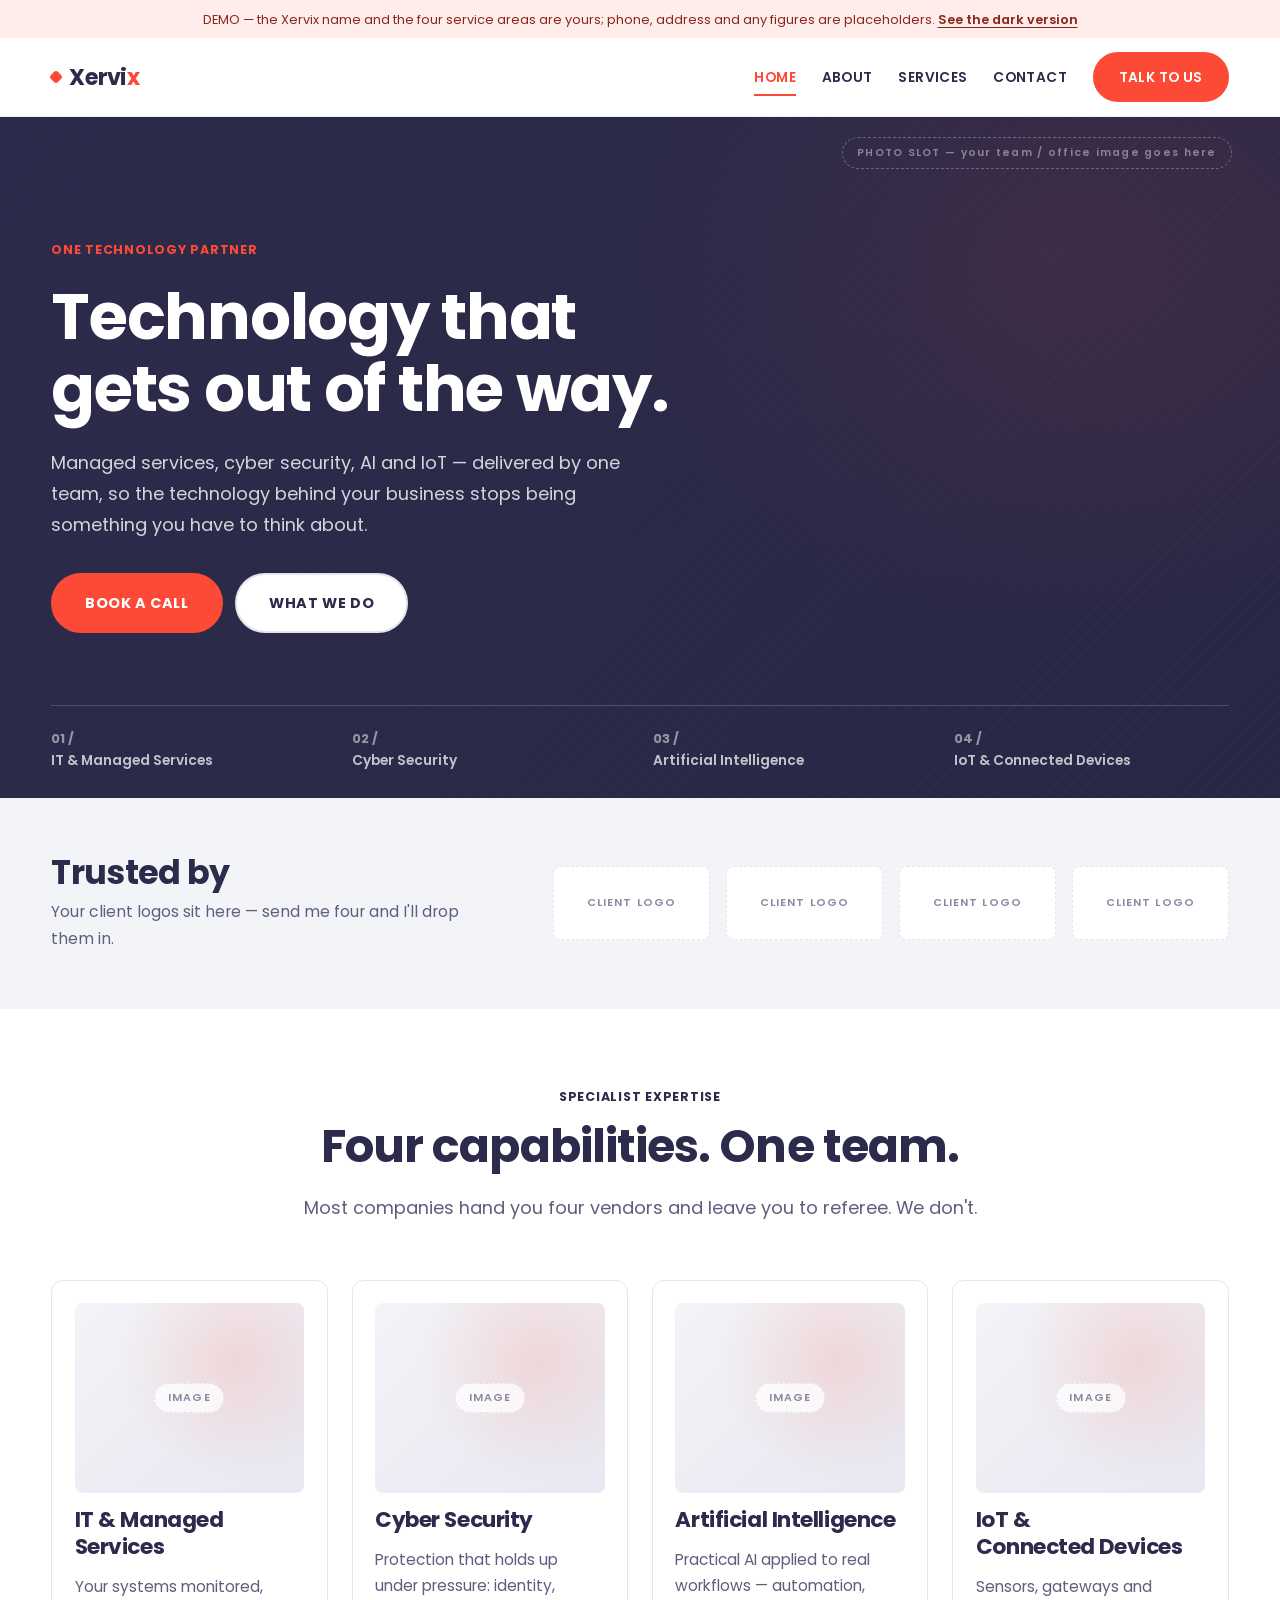
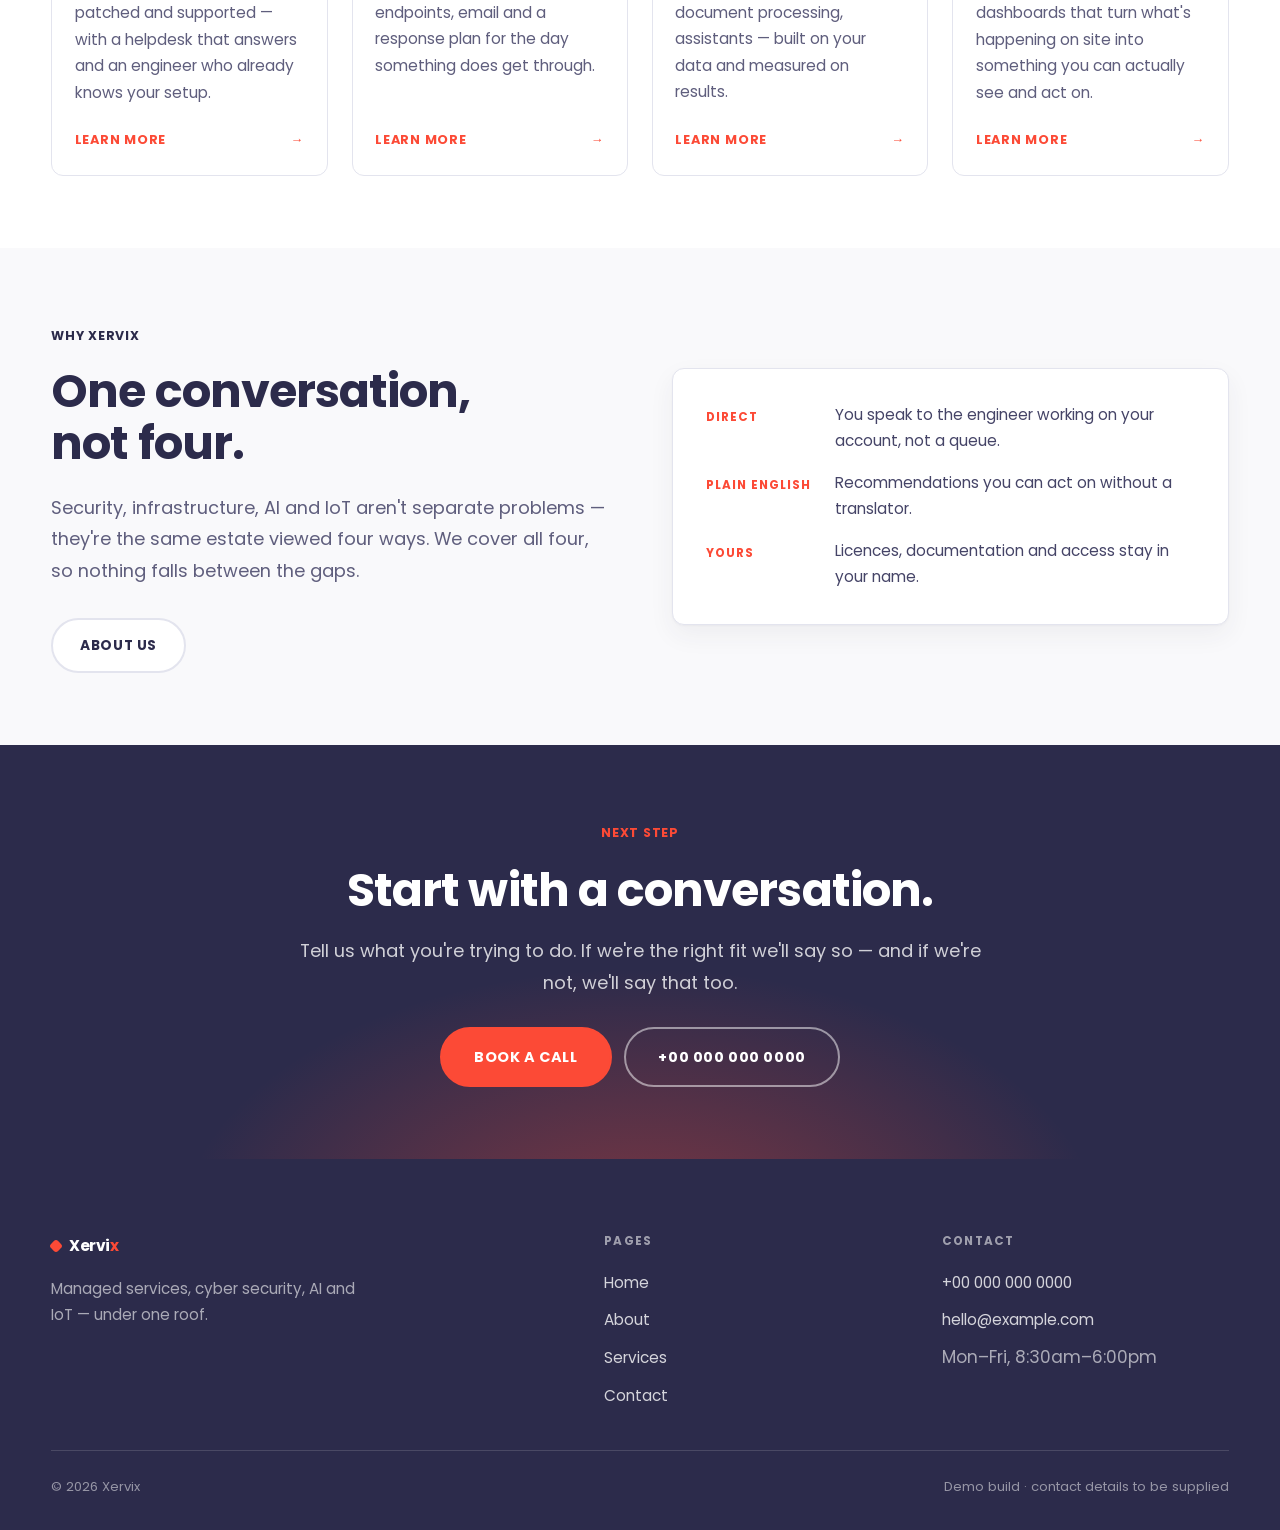
==== commit e4d3878a: "Restyle after Sharp EIT: Poppins, indigo + coral, photo-slot hero, trusted band, image slots" ====
--- a/index.html
+++ b/index.html
@@ -7,7 +7,7 @@
 <meta name="description" content="Xervix is a technology company delivering IT and managed services, cyber security, and AI and IoT solutions. Talk to us about what your business needs next.">
 <link rel="canonical" href="https://example.com/">
 <meta name="robots" content="index, follow">
-<meta name="theme-color" content="#07090b">
+<meta name="theme-color" content="#2c2b4b">
 
 <meta property="og:type" content="website">
 <meta property="og:title" content="Xervix — Managed Services, Cyber Security, AI &amp; IoT">
@@ -18,7 +18,7 @@
 
 <link rel="preconnect" href="https://fonts.googleapis.com">
 <link rel="preconnect" href="https://fonts.gstatic.com" crossorigin>
-<link href="https://fonts.googleapis.com/css2?family=Bricolage+Grotesque:opsz,wght@12..96,400;12..96,700;12..96,800&family=Public+Sans:wght@300;400;500&family=JetBrains+Mono:wght@400;500&display=swap" rel="stylesheet">
+<link href="https://fonts.googleapis.com/css2?family=Poppins:wght@400;500;600;700&display=swap" rel="stylesheet">
 <link rel="stylesheet" href="assets/styles.css">
 
 <script type="application/ld+json">
@@ -37,7 +37,7 @@
 <body>
 <a class="skip" href="#main">Skip to content</a>
 
-<div class="demo-bar">DEMO — the Xervix name and the four service areas are yours. Phone number, address and any figures are still placeholders for you to supply.</div>
+<div class="demo-bar">DEMO — the Xervix name and the four service areas are yours; phone, address and any figures are placeholders. <a href="dark/index.html">See the dark version</a></div>
 
 <header class="site-head">
   <div class="wrap head-in">
@@ -58,81 +58,77 @@
 <main id="main">
 
   <section class="hero">
-    <div class="wrap hero-in hero-in--wide">
-      <div>
-        <span class="tag">Technology, managed properly</span>
-        <h1 class="display">Technology that<br>gets <em>out of<br>the way</em>.</h1>
-        <p class="lede">Managed services, cyber security, AI and IoT — delivered by one team, so the technology behind your business stops being something you have to think about.</p>
-        <div class="hero-actions">
-          <a class="btn btn--solid btn--lg" href="contact.html">Book a call</a>
-          <a class="btn btn--ghost btn--lg" href="services.html">What we do</a>
-        </div>
-      </div>
-      <aside class="hero-side hero-side--pillars">
-        <a class="pillar" href="services.html#it"><span class="idx">01</span><span>IT &amp; Managed Services</span></a>
-        <a class="pillar" href="services.html#security"><span class="idx">02</span><span>Cyber Security</span></a>
-        <a class="pillar" href="services.html#ai"><span class="idx">03</span><span>Artificial Intelligence</span></a>
-        <a class="pillar" href="services.html#iot"><span class="idx">04</span><span>IoT &amp; Connected Devices</span></a>
-      </aside>
-    </div>
-  </section>
-
-  <div class="marquee" aria-hidden="true">
-    <ul>
-      <li>Managed Services</li><li>Cyber Security</li><li>Artificial Intelligence</li>
-      <li>IoT</li><li>Cloud</li><li>Networks</li><li>Support</li>
-    </ul>
-    <ul>
-      <li>Managed Services</li><li>Cyber Security</li><li>Artificial Intelligence</li>
-      <li>IoT</li><li>Cloud</li><li>Networks</li><li>Support</li>
-    </ul>
-  </div>
+    <div class="hero-photo" aria-hidden="true"></div>
+    <div class="wrap hero-in">
+      <span class="tag">One technology partner</span>
+      <h1 class="display">Technology that gets out of the way.</h1>
+      <p class="lede">Managed services, cyber security, AI and IoT — delivered by one team, so the technology behind your business stops being something you have to think about.</p>
+      <div class="hero-actions">
+        <a class="btn btn--lg" href="contact.html">Book a call</a>
+        <a class="btn btn--ghost btn--lg" href="services.html">What we do</a>
+      </div>
+
+      <nav class="hero-strip" aria-label="Our capabilities">
+        <a class="pillar" href="services.html#it"><span class="idx">01 /</span>IT &amp; Managed Services</a>
+        <a class="pillar" href="services.html#security"><span class="idx">02 /</span>Cyber Security</a>
+        <a class="pillar" href="services.html#ai"><span class="idx">03 /</span>Artificial Intelligence</a>
+        <a class="pillar" href="services.html#iot"><span class="idx">04 /</span>IoT &amp; Connected Devices</a>
+      </nav>
+    </div>
+  </section>
+
+  <section class="trusted">
+    <div class="wrap trusted-in">
+      <div>
+        <h2>Trusted by</h2>
+        <p class="muted">Your client logos sit here — send me four and I'll drop them in.</p>
+      </div>
+      <div class="logo-row">
+        <div class="logo-slot">CLIENT LOGO</div>
+        <div class="logo-slot">CLIENT LOGO</div>
+        <div class="logo-slot">CLIENT LOGO</div>
+        <div class="logo-slot">CLIENT LOGO</div>
+      </div>
+    </div>
+  </section>
 
   <section class="sect">
     <div class="wrap">
       <div class="sect-head" data-rise="0">
         <div>
-          <span class="tag">What we do</span>
-          <h2 class="h-sect">Four capabilities.<br>One team.</h2>
+          <span class="tag">Specialist expertise</span>
+          <h2 class="h-sect">Four capabilities. One team.</h2>
         </div>
         <p class="lede">Most companies hand you four vendors and leave you to referee. We don't.</p>
       </div>
 
       <div class="grid-3">
         <article class="card" data-rise="0">
-          <div class="card-top">
-            <svg class="icon" viewBox="0 0 32 32" aria-hidden="true"><rect x="3" y="6" width="26" height="16" rx="1.5"/><path d="M11 26h10M16 22v4"/></svg>
-            <span class="idx">01</span>
-          </div>
+          <div class="thumb"><span>Image</span></div>
           <h3 class="h-card">IT &amp; Managed Services</h3>
           <p>Your systems monitored, patched and supported — with a helpdesk that answers and an engineer who already knows your setup.</p>
+          <a class="card-link" href="services.html#it">Learn more <span class="arw">&rarr;</span></a>
         </article>
 
         <article class="card" data-rise="80">
-          <div class="card-top">
-            <svg class="icon" viewBox="0 0 32 32" aria-hidden="true"><path d="M16 3l11 4v9c0 7-4.6 11.2-11 13C9.6 27.2 5 23 5 16V7z"/><path d="M11.5 16l3 3 6-6.5"/></svg>
-            <span class="idx">02</span>
-          </div>
+          <div class="thumb"><span>Image</span></div>
           <h3 class="h-card">Cyber Security</h3>
           <p>Protection that holds up under pressure: identity, endpoints, email and a response plan for the day something does get through.</p>
+          <a class="card-link" href="services.html#security">Learn more <span class="arw">&rarr;</span></a>
         </article>
 
         <article class="card" data-rise="160">
-          <div class="card-top">
-            <svg class="icon" viewBox="0 0 32 32" aria-hidden="true"><circle cx="16" cy="16" r="4"/><path d="M16 3v5M16 24v5M3 16h5M24 16h5M7 7l3.5 3.5M21.5 21.5L25 25M25 7l-3.5 3.5M10.5 21.5L7 25"/></svg>
-            <span class="idx">03</span>
-          </div>
+          <div class="thumb"><span>Image</span></div>
           <h3 class="h-card">Artificial Intelligence</h3>
           <p>Practical AI applied to real workflows — automation, document processing, assistants — built on your data and measured on results.</p>
+          <a class="card-link" href="services.html#ai">Learn more <span class="arw">&rarr;</span></a>
         </article>
 
         <article class="card" data-rise="240">
-          <div class="card-top">
-            <svg class="icon" viewBox="0 0 32 32" aria-hidden="true"><circle cx="16" cy="16" r="3.5"/><circle cx="6" cy="6" r="3"/><circle cx="26" cy="6" r="3"/><circle cx="6" cy="26" r="3"/><circle cx="26" cy="26" r="3"/><path d="M8.3 8.3l5.2 5.2M23.7 8.3l-5.2 5.2M8.3 23.7l5.2-5.2M23.7 23.7l-5.2-5.2"/></svg>
-            <span class="idx">04</span>
-          </div>
+          <div class="thumb"><span>Image</span></div>
           <h3 class="h-card">IoT &amp; Connected Devices</h3>
           <p>Sensors, gateways and dashboards that turn what's happening on site into something you can actually see and act on.</p>
+          <a class="card-link" href="services.html#iot">Learn more <span class="arw">&rarr;</span></a>
         </article>
       </div>
     </div>
--- a/assets/styles.css
+++ b/assets/styles.css
@@ -1,29 +1,35 @@
 /* ==========================================================================
-   Northbridge IT — demo stylesheet
-   Aesthetic: "signal room" — near-black canvas, hairline grid, one acid accent,
-   monospace index labels, tight display type.
+   Xervix — light theme, styled after the Sharp EIT direction the client picked:
+   Poppins, deep indigo ink, coral accent, white cards on light-grey bands.
+   The original dark build is kept, unchanged, under /dark/.
    ========================================================================== */
 
 :root {
-  --ink:        #07090b;
-  --ink-2:      #0d1116;
-  --ink-3:      #141a21;
-  --line:       #1e262f;
-  --line-soft:  #161d25;
-  --paper:      #e8ece9;
-  --paper-dim:  #9aa5a0;
-  --paper-mute: #6d7a75;
-  --signal:     #c9f24e;
-  --signal-dim: #8fae32;
-  --warn:       #ff6b3d;
-
-  --font-display: "Bricolage Grotesque", "Arial Narrow", sans-serif;
-  --font-body:    "Public Sans", "Helvetica Neue", sans-serif;
-  --font-mono:    "JetBrains Mono", ui-monospace, monospace;
-
-  --gutter: clamp(1.25rem, 4vw, 4.5rem);
+  --ink:        #2c2b4b;
+  --ink-2:      #454467;
+  --ink-soft:   #5f5e7d;
+  --ink-mute:   #8b8aa3;
+
+  --canvas:     #ffffff;
+  --canvas-2:   #f3f4f8;
+  --canvas-3:   #f9f9fb;
+  --line:       #e3e4ee;
+  --line-soft:  #edeef4;
+
+  --accent:     #fc4a36;
+  --accent-dk:  #e23a26;
+  --accent-sf:  #ffedeb;
+
+  --font-body: "Poppins", -apple-system, "Segoe UI", Helvetica, Arial, sans-serif;
+  --font-display: var(--font-body);
+
+  --gutter: clamp(1.25rem, 4vw, 4rem);
   --maxw: 1320px;
+  --r: 12px;
+  --r-sm: 8px;
   --ease: cubic-bezier(0.22, 1, 0.36, 1);
+  --shadow: 0 1px 2px rgba(44,43,75,0.04), 0 10px 26px rgba(44,43,75,0.06);
+  --shadow-lg: 0 2px 6px rgba(44,43,75,0.06), 0 20px 46px rgba(44,43,75,0.12);
 }
 
 *, *::before, *::after { box-sizing: border-box; }
@@ -32,36 +38,22 @@
 
 body {
   margin: 0;
-  background: var(--ink);
-  color: var(--paper);
+  background: var(--canvas);
+  color: var(--ink-soft);
   font-family: var(--font-body);
   font-size: 17px;
-  line-height: 1.65;
-  font-weight: 350;
+  line-height: 1.7;
+  font-weight: 400;
   -webkit-font-smoothing: antialiased;
   overflow-x: hidden;
 }
 
-/* film grain + vignette so the black has texture instead of being flat */
-body::after {
-  content: "";
-  position: fixed;
-  inset: 0;
-  pointer-events: none;
-  z-index: 900;
-  opacity: 0.05;
-  background-image: url("data:image/svg+xml,%3Csvg xmlns='http://www.w3.org/2000/svg' width='140' height='140'%3E%3Cfilter id='n'%3E%3CfeTurbulence type='fractalNoise' baseFrequency='0.85' numOctaves='3'/%3E%3C/filter%3E%3Crect width='140' height='140' filter='url(%23n)'/%3E%3C/svg%3E");
-}
-
 img { max-width: 100%; display: block; }
 a { color: inherit; text-decoration: none; }
 
-::selection { background: var(--signal); color: var(--ink); }
-
-:focus-visible {
-  outline: 2px solid var(--signal);
-  outline-offset: 3px;
-}
+::selection { background: var(--accent); color: #fff; }
+
+:focus-visible { outline: 2px solid var(--accent); outline-offset: 3px; border-radius: 4px; }
 
 .wrap {
   width: 100%;
@@ -70,18 +62,15 @@
   padding-inline: var(--gutter);
 }
 
-.skip {
-  position: absolute;
-  left: -9999px;
-}
+.skip { position: absolute; left: -9999px; }
 .skip:focus {
   left: 1rem; top: 1rem;
   z-index: 999;
-  background: var(--signal);
-  color: var(--ink);
+  background: var(--accent);
+  color: #fff;
   padding: 0.6rem 1rem;
-  font-family: var(--font-mono);
-  font-size: 0.8rem;
+  border-radius: var(--r-sm);
+  font-size: 0.85rem;
 }
 
 /* --------------------------------------------------------------- type ---- */
@@ -89,59 +78,42 @@
 h1, h2, h3, h4 {
   font-family: var(--font-display);
   font-weight: 700;
-  letter-spacing: -0.035em;
-  line-height: 0.95;
+  letter-spacing: -0.02em;
+  line-height: 1.12;
   margin: 0;
+  color: var(--ink);
   text-wrap: balance;
 }
 
-.display {
-  font-size: clamp(2.6rem, 6.4vw, 5.2rem);
-}
-
-.h-sect {
-  font-size: clamp(2rem, 4.6vw, 3.4rem);
-}
-
-.h-card {
-  font-size: clamp(1.25rem, 2vw, 1.5rem);
-  letter-spacing: -0.02em;
-  line-height: 1.1;
-}
+.display { font-size: clamp(2.3rem, 5vw, 4rem); }
+.h-sect  { font-size: clamp(1.85rem, 3.6vw, 2.9rem); }
+.h-card  { font-size: clamp(1.15rem, 1.7vw, 1.35rem); line-height: 1.25; }
 
 p { margin: 0 0 1.1em; }
 
 .lede {
-  font-size: clamp(1.05rem, 1.7vw, 1.32rem);
-  line-height: 1.55;
-  color: var(--paper-dim);
-  max-width: 54ch;
-  font-weight: 320;
-}
-
-.muted { color: var(--paper-dim); }
-
+  font-size: clamp(1rem, 1.4vw, 1.14rem);
+  line-height: 1.75;
+  color: var(--ink-soft);
+  max-width: 62ch;
+}
+
+.muted { color: var(--ink-soft); }
+
+/* small uppercase eyebrow */
 .tag {
-  font-family: var(--font-mono);
-  font-size: 0.7rem;
-  letter-spacing: 0.22em;
+  display: inline-block;
+  font-size: 0.78rem;
+  font-weight: 700;
+  letter-spacing: 0.06em;
   text-transform: uppercase;
-  color: var(--signal);
-  display: inline-flex;
-  align-items: center;
-  gap: 0.65rem;
-}
-.tag::before {
-  content: "";
-  width: 26px; height: 1px;
-  background: var(--signal-dim);
+  color: var(--ink);
 }
 
 .idx {
-  font-family: var(--font-mono);
-  font-size: 0.72rem;
-  color: var(--paper-mute);
-  letter-spacing: 0.1em;
+  font-size: 0.8rem;
+  font-weight: 700;
+  color: var(--accent);
 }
 
 /* -------------------------------------------------------------- header ---- */
@@ -150,8 +122,8 @@
   position: sticky;
   top: 0;
   z-index: 800;
-  background: color-mix(in srgb, var(--ink) 86%, transparent);
-  backdrop-filter: blur(14px);
+  background: rgba(255,255,255,0.94);
+  backdrop-filter: blur(12px);
   border-bottom: 1px solid var(--line-soft);
 }
 
@@ -160,97 +132,108 @@
   align-items: center;
   justify-content: space-between;
   gap: 1.5rem;
-  height: 72px;
+  height: 78px;
 }
 
 .brand {
   display: inline-flex;
-  align-items: baseline;
-  gap: 0.55rem;
-  font-family: var(--font-display);
-  font-weight: 700;
-  font-size: 1.22rem;
+  align-items: center;
+  gap: 0.5rem;
+  font-weight: 700;
+  font-size: 1.4rem;
   letter-spacing: -0.03em;
+  color: var(--ink);
 }
 .brand .dot {
-  width: 9px; height: 9px;
-  background: var(--signal);
-  border-radius: 2px;
-  align-self: center;
-  animation: pulse 2.8s var(--ease) infinite;
-}
-@keyframes pulse {
-  0%, 100% { opacity: 1; transform: scale(1); }
-  50%      { opacity: 0.35; transform: scale(0.72); }
-}
-
-.brand-x { color: var(--signal); }
-
-.nav {
-  display: flex;
-  align-items: center;
-  gap: clamp(1rem, 2.4vw, 2.2rem);
-}
+  width: 10px; height: 10px;
+  background: var(--accent);
+  border-radius: 3px;
+  transform: rotate(45deg);
+  flex: 0 0 auto;
+}
+.brand-x { color: var(--accent); }
+
+.nav { display: flex; align-items: center; gap: clamp(0.85rem, 2vw, 1.9rem); }
 .nav a {
-  font-family: var(--font-mono);
-  font-size: 0.76rem;
-  letter-spacing: 0.13em;
+  font-size: 0.86rem;
+  font-weight: 600;
+  letter-spacing: 0.03em;
   text-transform: uppercase;
-  color: var(--paper-dim);
-  padding: 0.35rem 0;
+  white-space: nowrap;
+  color: var(--ink);
+  padding: 0.4rem 0;
   position: relative;
   transition: color 0.25s var(--ease);
 }
 .nav a::after {
   content: "";
   position: absolute;
-  left: 0; bottom: 0;
-  width: 0; height: 1px;
-  background: var(--signal);
-  transition: width 0.32s var(--ease);
-}
-.nav a:hover { color: var(--paper); }
+  left: 0; bottom: -1px;
+  width: 0; height: 2px;
+  background: var(--accent);
+  transition: width 0.3s var(--ease);
+}
+.nav a:hover { color: var(--accent); }
 .nav a:hover::after,
 .nav a[aria-current="page"]::after { width: 100%; }
-.nav a[aria-current="page"] { color: var(--paper); }
+.nav a[aria-current="page"] { color: var(--accent); }
+
+/* `.nav a` outranks `.btn`, so the button must restate its own box */
+.nav .btn { padding: 0.7rem 1.5rem; color: #fff; }
+.nav .btn:hover { color: #fff; }
+.nav .btn::after { display: none; }
 
 .btn {
   display: inline-flex;
   align-items: center;
-  gap: 0.6rem;
-  font-family: var(--font-mono);
-  font-size: 0.76rem;
-  letter-spacing: 0.13em;
+  justify-content: center;
+  gap: 0.55rem;
+  font-family: var(--font-body);
+  font-size: 0.86rem;
+  font-weight: 700;
+  letter-spacing: 0.04em;
   text-transform: uppercase;
-  padding: 0.78rem 1.35rem;
-  border: 1px solid var(--signal);
-  color: var(--signal);
-  background: transparent;
+  white-space: nowrap;
+  flex: 0 0 auto;
+  padding: 0.85rem 1.7rem;
+  border-radius: 999px;
+  border: 2px solid var(--accent);
+  color: #fff;
+  background: var(--accent);
   cursor: pointer;
-  transition: background 0.28s var(--ease), color 0.28s var(--ease), transform 0.2s var(--ease);
-}
-.btn:hover { background: var(--signal); color: var(--ink); }
+  transition: background 0.25s var(--ease), color 0.25s var(--ease),
+              border-color 0.25s var(--ease), transform 0.2s var(--ease);
+}
+.btn:hover { background: var(--accent-dk); border-color: var(--accent-dk); color: #fff; }
 .btn:active { transform: translateY(1px); }
-.btn--solid { background: var(--signal); color: var(--ink); }
-.btn--solid:hover { background: transparent; color: var(--signal); }
-.btn--ghost { border-color: var(--line); color: var(--paper-dim); }
-.btn--ghost:hover { background: var(--paper); color: var(--ink); border-color: var(--paper); }
-.btn--lg { padding: 1rem 1.7rem; font-size: 0.8rem; }
+
+.btn--solid { background: var(--accent); color: #fff; }
+
+.btn--ghost {
+  background: #fff;
+  border-color: var(--line);
+  color: var(--ink);
+}
+.btn--ghost:hover { background: var(--ink); border-color: var(--ink); color: #fff; }
+
+.btn--lg { padding: 1rem 2rem; font-size: 0.9rem; }
 
 .burger {
   display: none;
-  width: 44px; height: 44px;
+  width: 46px; height: 46px;
   border: 1px solid var(--line);
-  background: transparent;
+  border-radius: var(--r-sm);
+  background: #fff;
   cursor: pointer;
   padding: 0;
   position: relative;
 }
 .burger span {
   position: absolute;
-  left: 12px;
-  width: 18px; height: 1.5px;
-  background: var(--paper);
+  left: 13px;
+  width: 20px; height: 2px;
+  border-radius: 2px;
+  background: var(--ink);
   transition: transform 0.3s var(--ease), opacity 0.2s var(--ease);
 }
 .burger span:nth-child(1) { top: 17px; }
@@ -264,200 +247,182 @@
 
 .hero {
   position: relative;
-  padding: clamp(4rem, 11vh, 8rem) 0 clamp(3.5rem, 8vh, 6rem);
-  border-bottom: 1px solid var(--line-soft);
+  background: var(--ink);
+  color: #fff;
   overflow: hidden;
 }
 
-/* hairline grid + a slow-drifting radial glow behind the headline */
-.hero::before {
+/* the slot a real photograph drops into — until then, a marked-up stand-in */
+.hero-photo {
+  position: absolute;
+  inset: 0;
+  background:
+    linear-gradient(115deg, rgba(44,43,75,0.97) 0%, rgba(44,43,75,0.86) 46%, rgba(44,43,75,0.62) 100%),
+    repeating-linear-gradient(-45deg, rgba(255,255,255,0.045) 0 2px, transparent 2px 12px),
+    radial-gradient(ellipse 60% 90% at 82% 20%, rgba(252,74,54,0.4), transparent 62%),
+    #201f38;
+}
+.hero-photo::after {
+  content: "PHOTO SLOT — your team / office image goes here";
+  position: absolute;
+  right: clamp(1rem, 4vw, 3rem);
+  top: 1.25rem;
+  font-size: 0.66rem;
+  font-weight: 600;
+  letter-spacing: 0.12em;
+  color: rgba(255,255,255,0.42);
+  border: 1px dashed rgba(255,255,255,0.28);
+  border-radius: 999px;
+  padding: 0.35rem 0.9rem;
+}
+
+/* padding-block only — the `padding` shorthand here would wipe .wrap's gutter */
+.hero-in {
+  position: relative;
+  padding-block: clamp(4rem, 13vh, 8.5rem) 0;
+}
+.hero-in .tag { color: var(--accent); }
+.hero h1 { color: #fff; margin: 1.1rem 0 1.4rem; max-width: 19ch; }
+.hero .lede { color: rgba(255,255,255,0.8); max-width: 52ch; }
+
+.hero-actions {
+  display: flex;
+  flex-wrap: wrap;
+  gap: 0.8rem;
+  margin-top: 2rem;
+}
+
+/* numbered strip across the foot of the hero */
+.hero-strip {
+  position: relative;
+  display: grid;
+  grid-template-columns: repeat(4, 1fr);
+  gap: clamp(0.75rem, 2vw, 2rem);
+  margin-top: clamp(3rem, 8vh, 5.5rem);
+  border-top: 1px solid rgba(255,255,255,0.18);
+}
+.pillar {
+  display: block;
+  padding: 1.4rem 0 1.7rem;
+  border-top: 3px solid transparent;
+  margin-top: -2px;
+  color: rgba(255,255,255,0.72);
+  font-size: 0.86rem;
+  font-weight: 600;
+  line-height: 1.35;
+  transition: color 0.25s var(--ease), border-color 0.25s var(--ease);
+}
+.pillar .idx {
+  display: block;
+  margin-bottom: 0.35rem;
+  color: rgba(255,255,255,0.5);
+  transition: color 0.25s var(--ease);
+}
+.pillar:hover { color: #fff; border-top-color: var(--accent); }
+.pillar:hover .idx { color: var(--accent); }
+
+/* ------------------------------------------------------------- trusted ---- */
+
+.trusted {
+  background: var(--canvas-2);
+  padding: clamp(2.5rem, 5vw, 3.5rem) 0;
+}
+.trusted-in {
+  display: grid;
+  grid-template-columns: minmax(0, 0.8fr) minmax(0, 1.2fr);
+  gap: clamp(1.5rem, 4vw, 3.5rem);
+  align-items: center;
+}
+.trusted h2 { font-size: clamp(1.5rem, 2.6vw, 2.1rem); margin-bottom: 0.5rem; }
+.trusted p { margin: 0; font-size: 0.98rem; }
+.logo-row {
+  display: grid;
+  grid-template-columns: repeat(4, 1fr);
+  gap: 1rem;
+}
+.logo-slot {
+  height: 74px;
+  border: 1px dashed var(--line);
+  border-radius: var(--r-sm);
+  background: #fff;
+  display: grid;
+  place-items: center;
+  font-size: 0.68rem;
+  font-weight: 600;
+  letter-spacing: 0.1em;
+  color: var(--ink-mute);
+  text-align: center;
+  padding: 0.5rem;
+}
+
+/* ------------------------------------------------------------- section ---- */
+
+.sect { padding: clamp(3.5rem, 8vh, 6rem) 0; position: relative; }
+.sect--tint { background: var(--canvas-3); }
+
+.sect-head {
+  max-width: 760px;
+  margin: 0 auto clamp(2.2rem, 4.5vw, 3.5rem);
+  text-align: center;
+}
+.sect-head .tag { margin-bottom: 0.9rem; }
+.sect-head .lede { margin: 1.2rem auto 0; }
+
+/* left-aligned variant, used where a section needs an action beside the text */
+.sect-head--left { max-width: none; text-align: left; margin-inline: 0; }
+.sect-head--left .lede { margin-inline: 0; }
+
+/* --------------------------------------------------------------- cards ---- */
+
+.grid-3 {
+  display: grid;
+  grid-template-columns: repeat(auto-fit, minmax(248px, 1fr));
+  gap: 1.5rem;
+}
+
+.card {
+  background: #fff;
+  border: 1px solid var(--line);
+  border-radius: var(--r);
+  padding: 1.4rem 1.4rem 1.5rem;
+  display: flex;
+  flex-direction: column;
+  gap: 0.85rem;
+  transition: transform 0.3s var(--ease), box-shadow 0.3s var(--ease);
+}
+.card:hover { transform: translateY(-4px); box-shadow: var(--shadow-lg); }
+.card p { margin: 0; font-size: 0.97rem; }
+
+/* image slot at the head of a card */
+.thumb {
+  height: 190px;
+  border-radius: var(--r-sm);
+  background:
+    linear-gradient(135deg, var(--canvas-2), #e7e8f1),
+    var(--canvas-2);
+  display: grid;
+  place-items: center;
+  position: relative;
+  overflow: hidden;
+}
+.thumb::before {
   content: "";
   position: absolute;
   inset: 0;
-  background-image:
-    linear-gradient(to right, var(--line-soft) 1px, transparent 1px),
-    linear-gradient(to bottom, var(--line-soft) 1px, transparent 1px);
-  background-size: 72px 72px;
-  mask-image: radial-gradient(ellipse 90% 70% at 65% 30%, #000 20%, transparent 78%);
-  opacity: 0.75;
-  pointer-events: none;
-}
-.hero::after {
-  content: "";
-  position: absolute;
-  width: 720px; height: 720px;
-  right: -180px; top: -240px;
-  background: radial-gradient(circle, rgba(201,242,78,0.10), transparent 62%);
-  pointer-events: none;
-  animation: drift 18s var(--ease) infinite alternate;
-}
-@keyframes drift {
-  from { transform: translate3d(0,0,0); }
-  to   { transform: translate3d(-70px, 60px, 0); }
-}
-
-.hero-in {
-  position: relative;
-  display: grid;
-  grid-template-columns: minmax(0, 1.35fr) minmax(0, 0.85fr);
-  gap: clamp(2rem, 5vw, 5rem);
-  align-items: end;
-}
-
-.hero h1 { margin: 1.6rem 0 1.5rem; }
-.hero h1 em {
-  font-style: normal;
-  color: var(--signal);
-  position: relative;
-}
-
-.hero-actions {
-  display: flex;
-  flex-wrap: wrap;
-  gap: 0.85rem;
-  margin-top: 2.2rem;
-}
-
-.hero-side {
-  border-left: 1px solid var(--line);
-  padding-left: clamp(1.2rem, 2.5vw, 2rem);
-}
-
-.hero-in--wide { grid-template-columns: minmax(0, 1.5fr) minmax(0, 0.8fr); }
-
-/* four capability links stacked down the right of the hero */
-.hero-side--pillars { padding-bottom: 0.5rem; }
-.pillar {
-  display: grid;
-  grid-template-columns: 34px 1fr;
-  align-items: baseline;
-  gap: 0.5rem;
-  padding: 0.95rem 0;
-  border-bottom: 1px solid var(--line-soft);
-  font-family: var(--font-display);
-  font-size: clamp(1rem, 1.35vw, 1.18rem);
-  font-weight: 700;
-  letter-spacing: -0.02em;
-  color: var(--paper-dim);
-  transition: color 0.28s var(--ease), padding-left 0.28s var(--ease);
-}
-.pillar:first-child { border-top: 1px solid var(--line-soft); }
-.pillar:hover { color: var(--paper); padding-left: 0.5rem; }
-.pillar:hover .idx { color: var(--signal); }
-
-.stat + .stat { margin-top: 1.9rem; }
-.stat b {
-  display: block;
-  font-family: var(--font-display);
-  font-size: clamp(2rem, 3.4vw, 2.9rem);
-  font-weight: 700;
-  letter-spacing: -0.04em;
-  line-height: 1;
-  color: var(--paper);
-}
-.stat span {
-  display: block;
-  font-family: var(--font-mono);
-  font-size: 0.71rem;
-  letter-spacing: 0.15em;
+  background: radial-gradient(circle at 70% 30%, rgba(252,74,54,0.14), transparent 58%);
+}
+.thumb span {
+  position: relative;
+  font-size: 0.68rem;
+  font-weight: 600;
+  letter-spacing: 0.1em;
   text-transform: uppercase;
-  color: var(--paper-mute);
-  margin-top: 0.5rem;
-}
-
-/* ------------------------------------------------------------- marquee ---- */
-
-.marquee {
-  border-bottom: 1px solid var(--line-soft);
-  background: var(--ink-2);
-  overflow: hidden;
-  padding: 0.95rem 0;
-  display: flex;
-  white-space: nowrap;
-}
-.marquee ul {
-  display: flex;
-  gap: 3.5rem;
-  margin: 0;
-  padding: 0 1.75rem 0 0;
-  list-style: none;
-  flex: 0 0 auto;
-  animation: slide 34s linear infinite;
-}
-.marquee li {
-  font-family: var(--font-mono);
-  font-size: 0.74rem;
-  letter-spacing: 0.2em;
-  text-transform: uppercase;
-  color: var(--paper-mute);
-  display: flex;
-  align-items: center;
-  gap: 3.5rem;
-}
-.marquee li::after {
-  content: "◆";
-  color: var(--signal-dim);
-  font-size: 0.6rem;
-}
-@keyframes slide {
-  from { transform: translateX(0); }
-  to   { transform: translateX(-100%); }
-}
-@media (prefers-reduced-motion: reduce) {
-  .marquee ul { animation: none; }
-  .hero::after { animation: none; }
-  .brand .dot { animation: none; }
-}
-
-/* ------------------------------------------------------------- section ---- */
-
-.sect {
-  padding: clamp(4rem, 10vh, 7.5rem) 0;
-  border-bottom: 1px solid var(--line-soft);
-  position: relative;
-}
-.sect--tint { background: var(--ink-2); }
-
-.sect-head {
-  display: grid;
-  grid-template-columns: minmax(0, 1fr) minmax(0, 1fr);
-  gap: clamp(1.5rem, 4vw, 4rem);
-  align-items: end;
-  margin-bottom: clamp(2.5rem, 5vw, 4rem);
-}
-.sect-head .tag { margin-bottom: 1.1rem; }
-
-/* --------------------------------------------------------------- cards ---- */
-
-.grid-3 {
-  display: grid;
-  grid-template-columns: repeat(auto-fit, minmax(285px, 1fr));
-  gap: 1px;
-  background: var(--line-soft);
-  border: 1px solid var(--line-soft);
-}
-
-.card {
-  background: var(--ink);
-  padding: clamp(1.7rem, 2.6vw, 2.4rem);
-  display: flex;
-  flex-direction: column;
-  gap: 1rem;
-  position: relative;
-  transition: background 0.35s var(--ease);
-  min-height: 260px;
-}
-.sect--tint .card { background: var(--ink-2); }
-.card:hover { background: var(--ink-3); }
-.card::before {
-  content: "";
-  position: absolute;
-  left: 0; top: 0;
-  width: 0; height: 2px;
-  background: var(--signal);
-  transition: width 0.45s var(--ease);
-}
-.card:hover::before { width: 100%; }
+  color: var(--ink-mute);
+  border: 1px dashed var(--line);
+  background: rgba(255,255,255,0.75);
+  border-radius: 999px;
+  padding: 0.3rem 0.8rem;
+}
 
 .card-top {
   display: flex;
@@ -465,160 +430,101 @@
   justify-content: space-between;
   gap: 1rem;
 }
-.card p { margin: 0; color: var(--paper-dim); font-size: 0.96rem; }
-
-.card ul {
-  list-style: none;
-  margin: 0.4rem 0 0;
-  padding: 0;
-  display: flex;
-  flex-wrap: wrap;
-  gap: 0.4rem;
-}
-.card li {
-  font-family: var(--font-mono);
-  font-size: 0.66rem;
-  letter-spacing: 0.09em;
-  text-transform: uppercase;
-  color: var(--paper-mute);
-  border: 1px solid var(--line);
-  padding: 0.28rem 0.55rem;
-}
 
 .icon {
-  width: 34px; height: 34px;
-  stroke: var(--signal);
-  stroke-width: 1.2;
+  width: 44px; height: 44px;
+  padding: 9px;
+  border-radius: 10px;
+  background: var(--accent-sf);
+  stroke: var(--accent);
+  stroke-width: 1.7;
+  stroke-linecap: round;
+  stroke-linejoin: round;
   fill: none;
   flex: 0 0 auto;
 }
 
-/* ---------------------------------------------------------------- rows ---- */
-
-.rows { border-top: 1px solid var(--line-soft); }
+.card-link {
+  margin-top: auto;
+  padding-top: 0.6rem;
+  display: flex;
+  align-items: center;
+  justify-content: space-between;
+  gap: 1rem;
+  font-size: 0.8rem;
+  font-weight: 700;
+  letter-spacing: 0.06em;
+  text-transform: uppercase;
+  color: var(--accent);
+}
+.card-link .arw { transition: transform 0.28s var(--ease); }
+.card:hover .card-link .arw { transform: translateX(6px); }
+
+/* ------------------------------------------------------- service blocks --- */
+
+.svc {
+  display: grid;
+  grid-template-columns: 70px minmax(0, 1fr);
+  gap: clamp(1rem, 3vw, 2rem);
+  padding: clamp(2rem, 3.5vw, 3rem) 0;
+  border-top: 1px solid var(--line-soft);
+}
+.svc:last-child { border-bottom: 1px solid var(--line-soft); }
+.svc-num .idx { font-size: 0.95rem; }
+.svc-body h2 { font-size: clamp(1.5rem, 2.7vw, 2.15rem); }
+.svc-body .lede { max-width: 66ch; margin: 0.8rem 0 1.3rem; }
+
+.chips { list-style: none; margin: 0; padding: 0; display: flex; flex-wrap: wrap; gap: 0.5rem; }
+.chips li {
+  font-size: 0.79rem;
+  font-weight: 600;
+  color: var(--accent);
+  background: var(--accent-sf);
+  border-radius: 999px;
+  padding: 0.35rem 0.85rem;
+}
 
 /* sticky header clearance for #anchor jumps */
-[id] { scroll-margin-top: 92px; }
-
-.row {
-  display: grid;
-  grid-template-columns: 68px minmax(0, 1.1fr) minmax(0, 1.4fr) auto;
-  gap: clamp(1rem, 3vw, 2.5rem);
-  align-items: start;
-  padding: clamp(1.6rem, 3vw, 2.3rem) 0;
-  border-bottom: 1px solid var(--line-soft);
-  transition: padding-left 0.35s var(--ease), background 0.35s var(--ease);
-}
-.row:hover {
-  padding-left: 1.1rem;
-  background: linear-gradient(90deg, rgba(201,242,78,0.05), transparent 55%);
-}
-.row h3 { font-size: clamp(1.2rem, 2vw, 1.55rem); }
-.row p { margin: 0; color: var(--paper-dim); font-size: 0.96rem; }
-.row .arrow {
-  font-family: var(--font-mono);
-  color: var(--signal);
-  opacity: 0;
-  transform: translateX(-8px);
-  transition: all 0.35s var(--ease);
-}
-.row:hover .arrow { opacity: 1; transform: translateX(0); }
-
-/* ------------------------------------------------------- service blocks --- */
-
-.svc {
-  display: grid;
-  grid-template-columns: 92px minmax(0, 1fr);
-  gap: clamp(1rem, 3vw, 2rem);
-  padding: clamp(2.2rem, 4vw, 3.4rem) 0;
-  border-top: 1px solid var(--line-soft);
-}
-.svc:last-child { border-bottom: 1px solid var(--line-soft); }
-.svc-num .idx { font-size: 0.9rem; }
-.svc-body h2 { font-size: clamp(1.65rem, 3vw, 2.5rem); }
-.svc-body .lede { max-width: 62ch; margin: 1.1rem 0 1.6rem; }
-
-.chips {
-  list-style: none;
-  margin: 0;
-  padding: 0;
-  display: flex;
-  flex-wrap: wrap;
-  gap: 0.45rem;
-}
-.chips li {
-  font-family: var(--font-mono);
-  font-size: 0.68rem;
-  letter-spacing: 0.09em;
-  text-transform: uppercase;
-  color: var(--paper-dim);
+[id] { scroll-margin-top: 96px; }
+
+/* ---------------------------------------------------------- split/about --- */
+
+.split {
+  display: grid;
+  grid-template-columns: minmax(0, 1fr) minmax(0, 1fr);
+  gap: clamp(2rem, 5vw, 4.5rem);
+  align-items: center;
+}
+
+.frame {
+  background: #fff;
   border: 1px solid var(--line);
-  padding: 0.4rem 0.7rem;
-  transition: border-color 0.25s var(--ease), color 0.25s var(--ease);
-}
-.chips li:hover { border-color: var(--signal-dim); color: var(--paper); }
-
-@media (max-width: 720px) {
-  .svc { grid-template-columns: 1fr; gap: 0.6rem; }
-}
-
-/* ---------------------------------------------------------- split/about --- */
-
-.split {
-  display: grid;
-  grid-template-columns: minmax(0, 1fr) minmax(0, 1fr);
-  gap: clamp(2rem, 6vw, 5.5rem);
-  align-items: center;
-}
-
-.frame {
-  border: 1px solid var(--line);
-  padding: clamp(1.5rem, 3vw, 2.5rem);
-  background:
-    linear-gradient(var(--ink-2), var(--ink-2)) padding-box,
-    linear-gradient(140deg, var(--signal-dim), transparent 45%) border-box;
-  border: 1px solid transparent;
-  position: relative;
+  border-radius: var(--r);
+  box-shadow: var(--shadow);
+  padding: clamp(1.5rem, 2.6vw, 2.2rem);
 }
 .frame dl {
   margin: 0;
   display: grid;
   grid-template-columns: auto 1fr;
-  gap: 0.85rem 1.5rem;
-  font-size: 0.94rem;
+  gap: 1rem 1.5rem;
+  font-size: 0.96rem;
 }
 .frame dt {
-  font-family: var(--font-mono);
-  font-size: 0.7rem;
-  letter-spacing: 0.14em;
+  font-size: 0.74rem;
+  font-weight: 700;
+  letter-spacing: 0.08em;
   text-transform: uppercase;
-  color: var(--paper-mute);
-  padding-top: 0.28rem;
-}
-.frame dd { margin: 0; color: var(--paper); }
-
-.steps { counter-reset: s; list-style: none; margin: 0; padding: 0; }
-.steps li {
-  counter-increment: s;
-  border-top: 1px solid var(--line-soft);
-  padding: 1.35rem 0 1.35rem 3.4rem;
-  position: relative;
-}
-.steps li::before {
-  content: "0" counter(s);
-  position: absolute;
-  left: 0; top: 1.35rem;
-  font-family: var(--font-mono);
-  font-size: 0.74rem;
-  color: var(--signal);
-}
-.steps h4 { font-size: 1.08rem; margin-bottom: 0.4rem; }
-.steps p { margin: 0; color: var(--paper-dim); font-size: 0.94rem; }
+  color: var(--accent);
+  padding-top: 0.3rem;
+}
+.frame dd { margin: 0; color: var(--ink-2); }
 
 /* ----------------------------------------------------------------- cta ---- */
 
 .cta {
-  padding: clamp(4rem, 9vh, 7rem) 0;
+  background: var(--ink);
+  padding: clamp(3.5rem, 8vh, 5.5rem) 0;
   text-align: center;
   position: relative;
   overflow: hidden;
@@ -627,161 +533,139 @@
   content: "";
   position: absolute;
   inset: 0;
-  background: radial-gradient(ellipse 70% 100% at 50% 100%, rgba(201,242,78,0.12), transparent 70%);
-  pointer-events: none;
+  background: radial-gradient(ellipse 55% 100% at 50% 120%, rgba(252,74,54,0.4), transparent 66%);
 }
 .cta .wrap { position: relative; }
-.cta .lede { margin-inline: auto; }
-.cta .hero-actions { justify-content: center; }
+.cta .tag { color: var(--accent); }
+.cta h2 { color: #fff; }
+.cta .lede { color: rgba(255,255,255,0.78); margin-inline: auto; }
+.cta .hero-actions { justify-content: center; margin-top: 1.8rem; }
+.cta .btn--ghost { background: transparent; border-color: rgba(255,255,255,0.5); color: #fff; }
+.cta .btn--ghost:hover { background: #fff; border-color: #fff; color: var(--ink); }
 
 /* ---------------------------------------------------------------- form ---- */
 
 .form-grid {
   display: grid;
   grid-template-columns: minmax(0, 1.15fr) minmax(0, 0.85fr);
-  gap: clamp(2rem, 5vw, 4.5rem);
+  gap: clamp(2rem, 5vw, 4rem);
   align-items: start;
 }
 
-form.contact { display: grid; gap: 1.2rem; }
-
-.field { display: grid; gap: 0.5rem; }
-.field--row {
-  display: grid;
-  grid-template-columns: 1fr 1fr;
-  gap: 1.2rem;
-}
-
-label {
-  font-family: var(--font-mono);
-  font-size: 0.7rem;
-  letter-spacing: 0.15em;
-  text-transform: uppercase;
-  color: var(--paper-mute);
-}
-label .req { color: var(--signal); }
+form.contact { display: grid; gap: 1.15rem; }
+
+.field { display: grid; gap: 0.45rem; }
+.field--row { display: grid; grid-template-columns: 1fr 1fr; gap: 1.15rem; }
+
+label { font-size: 0.85rem; font-weight: 600; color: var(--ink); }
+label .req { color: var(--accent); }
 
 input, select, textarea {
   width: 100%;
-  background: var(--ink-2);
-  border: 1px solid var(--line);
-  color: var(--paper);
+  background: #fff;
+  border: 1.5px solid var(--line);
+  border-radius: var(--r-sm);
+  color: var(--ink);
   font-family: var(--font-body);
   font-size: 1rem;
-  padding: 0.85rem 1rem;
-  border-radius: 0;
-  transition: border-color 0.25s var(--ease), background 0.25s var(--ease);
+  padding: 0.8rem 1rem;
+  transition: border-color 0.2s var(--ease), box-shadow 0.2s var(--ease);
   appearance: none;
 }
-textarea { min-height: 150px; resize: vertical; }
+textarea { min-height: 140px; resize: vertical; }
 select {
-  background-image: url("data:image/svg+xml,%3Csvg xmlns='http://www.w3.org/2000/svg' width='12' height='8'%3E%3Cpath d='M1 1l5 5 5-5' stroke='%236d7a75' stroke-width='1.5' fill='none'/%3E%3C/svg%3E");
+  background-image: url("data:image/svg+xml,%3Csvg xmlns='http://www.w3.org/2000/svg' width='12' height='8'%3E%3Cpath d='M1 1l5 5 5-5' stroke='%235f5e7d' stroke-width='1.8' fill='none' stroke-linecap='round'/%3E%3C/svg%3E");
   background-repeat: no-repeat;
   background-position: right 1rem center;
   padding-right: 2.6rem;
 }
 input:focus, select:focus, textarea:focus {
-  border-color: var(--signal);
-  background: var(--ink-3);
+  border-color: var(--accent);
+  box-shadow: 0 0 0 4px var(--accent-sf);
   outline: none;
 }
-input::placeholder, textarea::placeholder { color: #4d5a55; }
-
-.err {
-  font-family: var(--font-mono);
-  font-size: 0.7rem;
-  letter-spacing: 0.06em;
-  color: var(--warn);
-  min-height: 1em;
-}
+input::placeholder, textarea::placeholder { color: #a9a8bd; }
+
+.err { font-size: 0.8rem; color: var(--accent-dk); min-height: 1em; font-weight: 500; }
 input[aria-invalid="true"], textarea[aria-invalid="true"], select[aria-invalid="true"] {
-  border-color: var(--warn);
+  border-color: var(--accent);
 }
 
 .hp { position: absolute; left: -9999px; }
 
-.form-note {
-  font-family: var(--font-mono);
+.form-note { font-size: 0.85rem; line-height: 1.65; color: var(--ink-mute); }
+
+.form-status {
+  border: 1px solid #b8e0c8;
+  background: #eefaf2;
+  border-radius: var(--r-sm);
+  padding: 1rem 1.15rem;
+  font-size: 0.95rem;
+  font-weight: 500;
+  color: #1c7a4a;
+  display: none;
+}
+.form-status.is-on { display: block; }
+
+.contact-list { list-style: none; margin: 0; padding: 0; }
+.contact-list li { border-bottom: 1px solid var(--line-soft); padding: 1.05rem 0; }
+.contact-list li:first-child { border-top: 1px solid var(--line-soft); }
+.contact-list .k {
   font-size: 0.72rem;
-  line-height: 1.7;
-  color: var(--paper-mute);
-  letter-spacing: 0.03em;
-}
-
-.form-status {
-  border: 1px solid var(--signal);
-  background: rgba(201,242,78,0.07);
-  padding: 1rem 1.15rem;
-  font-family: var(--font-mono);
-  font-size: 0.78rem;
-  color: var(--signal);
-  display: none;
-}
-.form-status.is-on { display: block; }
-
-.contact-list { list-style: none; margin: 0; padding: 0; }
-.contact-list li {
-  border-top: 1px solid var(--line-soft);
-  padding: 1.1rem 0;
-}
-.contact-list li:last-child { border-bottom: 1px solid var(--line-soft); }
-.contact-list dt,
-.contact-list .k {
-  font-family: var(--font-mono);
-  font-size: 0.68rem;
-  letter-spacing: 0.15em;
+  font-weight: 700;
+  letter-spacing: 0.09em;
   text-transform: uppercase;
-  color: var(--paper-mute);
+  color: var(--ink-mute);
   display: block;
-  margin-bottom: 0.35rem;
-}
-.contact-list .v { font-size: 1.02rem; }
-.contact-list a:hover { color: var(--signal); }
+  margin-bottom: 0.3rem;
+}
+.contact-list .v { font-size: 1.02rem; color: var(--ink); }
+.contact-list a { color: var(--accent); font-weight: 600; }
+.contact-list a:hover { text-decoration: underline; }
 
 /* -------------------------------------------------------------- footer ---- */
 
 .site-foot {
-  background: var(--ink-2);
-  border-top: 1px solid var(--line-soft);
+  background: var(--ink);
+  color: rgba(255,255,255,0.72);
   padding: clamp(3rem, 6vw, 4.5rem) 0 2rem;
 }
+.site-foot .brand { color: #fff; }
+.site-foot .muted { color: rgba(255,255,255,0.6); }
 .foot-grid {
   display: grid;
   grid-template-columns: minmax(0, 1.4fr) repeat(2, minmax(0, 0.8fr));
   gap: clamp(2rem, 4vw, 3.5rem);
   padding-bottom: 2.5rem;
-  border-bottom: 1px solid var(--line-soft);
+  border-bottom: 1px solid rgba(255,255,255,0.14);
 }
 .foot-grid h5 {
-  font-family: var(--font-mono);
-  font-size: 0.68rem;
-  letter-spacing: 0.18em;
+  font-size: 0.74rem;
+  letter-spacing: 0.1em;
   text-transform: uppercase;
-  color: var(--paper-mute);
-  margin: 0 0 1.1rem;
-  font-weight: 400;
-}
-.foot-grid ul { list-style: none; margin: 0; padding: 0; display: grid; gap: 0.6rem; }
-.foot-grid a { color: var(--paper-dim); font-size: 0.95rem; }
-.foot-grid a:hover { color: var(--signal); }
+  color: rgba(255,255,255,0.55);
+  margin: 0 0 1rem;
+  font-weight: 700;
+}
+.foot-grid ul { list-style: none; margin: 0; padding: 0; display: grid; gap: 0.55rem; }
+.foot-grid a { color: rgba(255,255,255,0.8); font-size: 0.96rem; }
+.foot-grid a:hover { color: var(--accent); }
 .foot-bar {
   display: flex;
   flex-wrap: wrap;
   justify-content: space-between;
   gap: 1rem;
   padding-top: 1.6rem;
-  font-family: var(--font-mono);
-  font-size: 0.68rem;
-  letter-spacing: 0.1em;
-  color: var(--paper-mute);
-  text-transform: uppercase;
+  font-size: 0.82rem;
+  color: rgba(255,255,255,0.5);
 }
 
 /* --------------------------------------------------------- page banner ---- */
 
 .pagehead {
-  padding: clamp(3.5rem, 9vh, 6rem) 0 clamp(2.5rem, 5vh, 3.5rem);
-  border-bottom: 1px solid var(--line-soft);
+  background: var(--ink);
+  color: #fff;
+  padding: clamp(3rem, 7vh, 5rem) 0 clamp(2.5rem, 5vh, 3.5rem);
   position: relative;
   overflow: hidden;
 }
@@ -789,43 +673,37 @@
   content: "";
   position: absolute;
   inset: 0;
-  background-image:
-    linear-gradient(to right, var(--line-soft) 1px, transparent 1px);
-  background-size: 72px 100%;
-  mask-image: linear-gradient(to bottom, #000, transparent);
-  opacity: 0.8;
+  background:
+    repeating-linear-gradient(-45deg, rgba(255,255,255,0.04) 0 2px, transparent 2px 12px),
+    radial-gradient(ellipse 50% 100% at 88% 10%, rgba(252,74,54,0.35), transparent 62%);
 }
 .pagehead .wrap { position: relative; }
-.pagehead h1 { font-size: clamp(2.4rem, 6.5vw, 4.6rem); margin: 1.2rem 0 1.2rem; }
-
-.crumb {
-  font-family: var(--font-mono);
-  font-size: 0.7rem;
-  letter-spacing: 0.14em;
-  text-transform: uppercase;
-  color: var(--paper-mute);
-}
-.crumb a:hover { color: var(--signal); }
+.pagehead h1 { color: #fff; font-size: clamp(2.1rem, 4.6vw, 3.4rem); margin: 0.9rem 0 1rem; }
+.pagehead .lede { color: rgba(255,255,255,0.8); }
+
+.crumb { font-size: 0.82rem; font-weight: 600; color: rgba(255,255,255,0.6); }
+.crumb a { color: var(--accent); }
+.crumb a:hover { text-decoration: underline; }
 
 /* --------------------------------------------------------- placeholder ---- */
 
 .demo-bar {
-  background: var(--signal);
-  color: var(--ink);
-  font-family: var(--font-mono);
-  font-size: 0.7rem;
-  letter-spacing: 0.09em;
+  background: var(--accent-sf);
+  color: #8a2718;
+  font-size: 0.8rem;
   text-align: center;
-  padding: 0.55rem 1rem;
+  padding: 0.6rem 1rem;
   line-height: 1.5;
 }
+.demo-bar a { color: #8a2718; font-weight: 600; text-decoration: underline; text-underline-offset: 3px; }
+.demo-bar a:hover { color: var(--accent-dk); }
 
 /* ------------------------------------------------------------- reveals ---- */
 
 [data-rise] {
   opacity: 0;
-  transform: translateY(22px);
-  transition: opacity 0.7s var(--ease), transform 0.7s var(--ease);
+  transform: translateY(20px);
+  transition: opacity 0.6s var(--ease), transform 0.6s var(--ease);
 }
 [data-rise].is-in { opacity: 1; transform: none; }
 
@@ -837,26 +715,16 @@
 /* ----------------------------------------------------------- responsive --- */
 
 @media (max-width: 980px) {
-  .hero-in,
-  .sect-head,
   .split,
-  .form-grid { grid-template-columns: 1fr; }
-  .hero-side {
-    border-left: 0;
-    border-top: 1px solid var(--line);
-    padding-left: 0;
-    padding-top: 1.8rem;
-    display: grid;
-    grid-template-columns: repeat(3, 1fr);
-    gap: 1.5rem;
-  }
-  .stat + .stat { margin-top: 0; }
-  .hero-side--pillars { display: block; padding-top: 0.5rem; }
-  .hero-side--pillars .pillar:first-child { border-top: 0; }
+  .form-grid,
+  .trusted-in { grid-template-columns: 1fr; }
+  .hero-strip { grid-template-columns: repeat(2, 1fr); }
   .foot-grid { grid-template-columns: 1fr 1fr; }
-  .row { grid-template-columns: 48px minmax(0, 1fr); }
-  .row .arrow { display: none; }
-  .row > p { grid-column: 2; }
+}
+
+@media (max-width: 760px) {
+  .svc { grid-template-columns: 1fr; gap: 0.5rem; }
+  .logo-row { grid-template-columns: repeat(2, 1fr); }
 }
 
 @media (max-width: 720px) {
@@ -867,8 +735,9 @@
     top: 100%;
     left: 0;
     right: 0;
-    background: var(--ink-2);
+    background: #fff;
     border-bottom: 1px solid var(--line);
+    box-shadow: var(--shadow-lg);
     flex-direction: column;
     align-items: stretch;
     gap: 0;
@@ -880,14 +749,12 @@
     z-index: 790;
   }
   .nav.is-open { transform: translateY(0); opacity: 1; visibility: visible; }
-  .nav a {
-    font-size: 0.95rem;
-    letter-spacing: 0.05em;
-    padding: 0.95rem 0;
-    border-bottom: 1px solid var(--line-soft);
-  }
-  .nav .btn { margin-top: 1.1rem; justify-content: center; border-bottom: 1px solid var(--signal); }
-  .hero-side { grid-template-columns: 1fr; }
+  .nav a { font-size: 0.95rem; padding: 0.95rem 0; border-bottom: 1px solid var(--line-soft); }
+  .nav a::after { display: none; }
+  .nav .btn { margin-top: 1.1rem; border-bottom: 2px solid var(--accent); }
+  .hero-photo::after { display: none; }   /* label has nowhere to sit on a phone */
+  .hero-strip { grid-template-columns: 1fr; gap: 0; }
+  .pillar { border-top: 1px solid rgba(255,255,255,0.14); padding: 1rem 0; margin-top: 0; }
   .field--row { grid-template-columns: 1fr; }
   .foot-grid { grid-template-columns: 1fr; }
 }
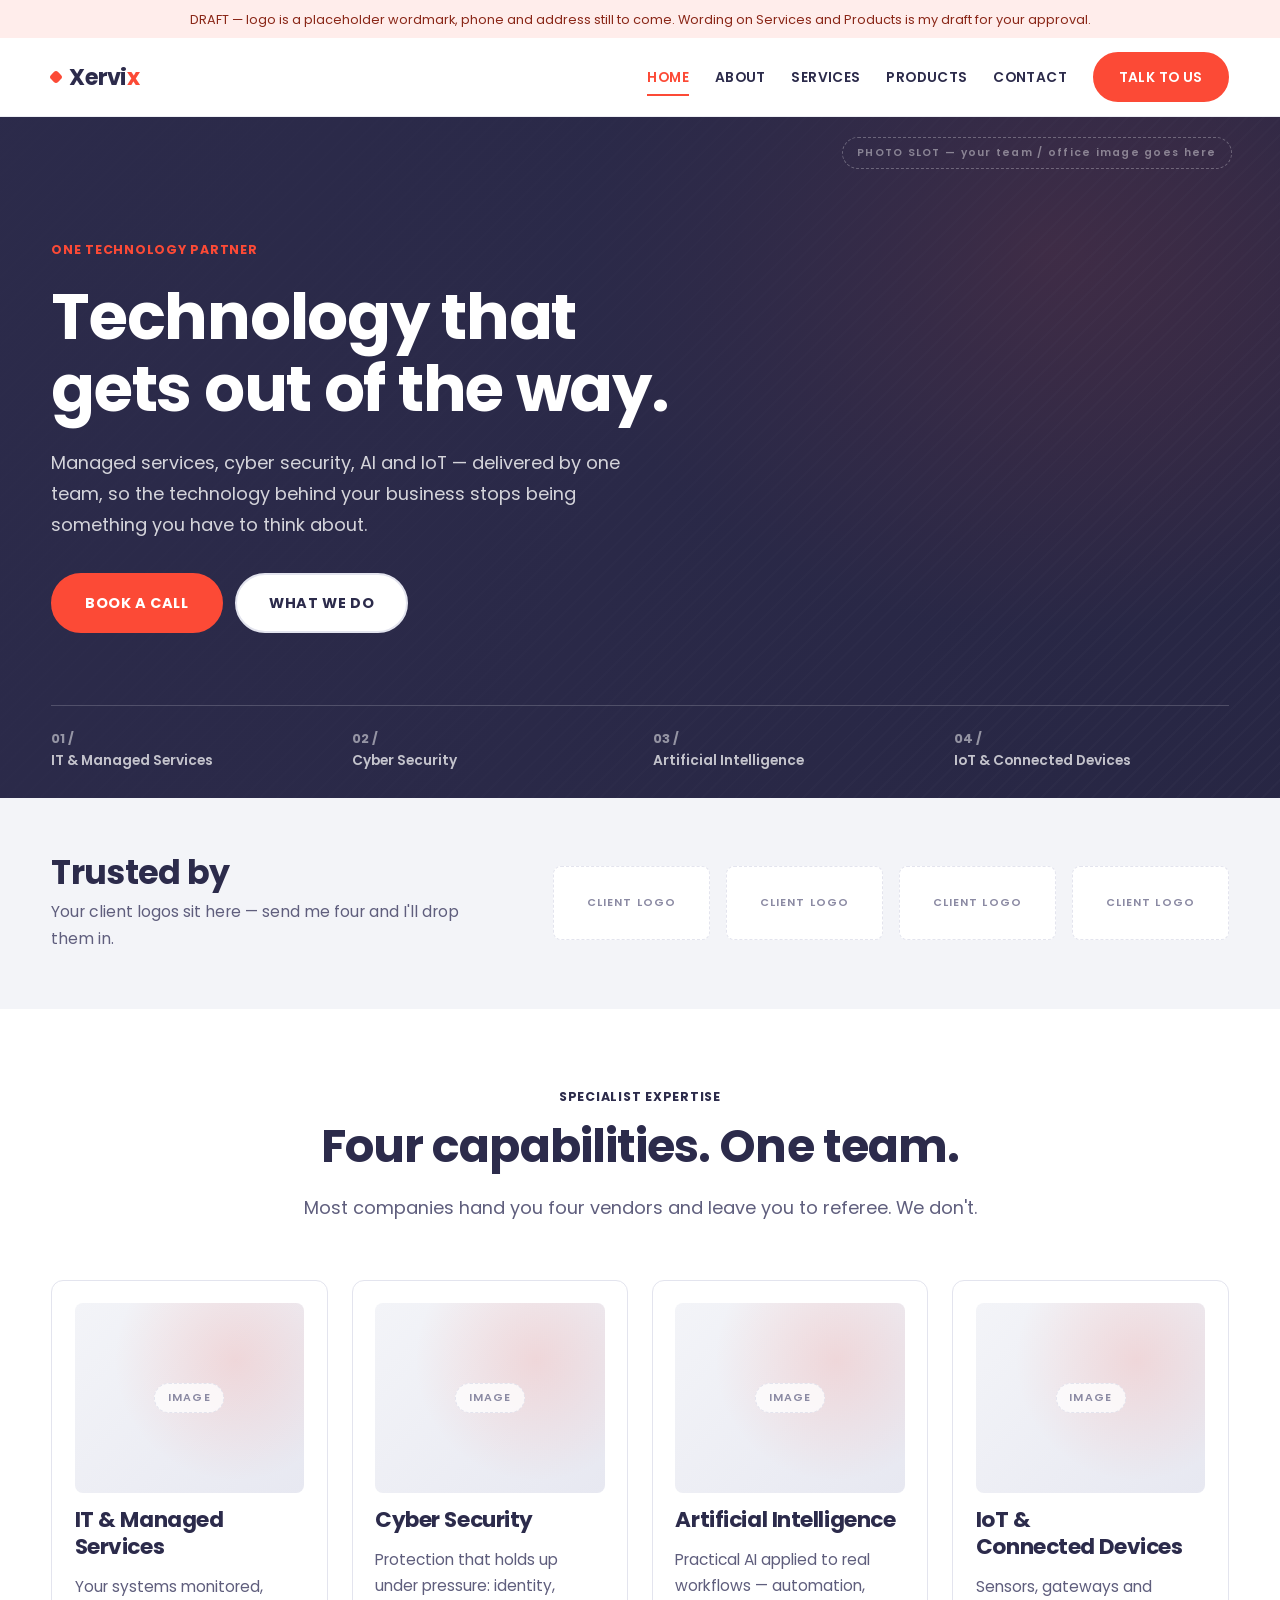
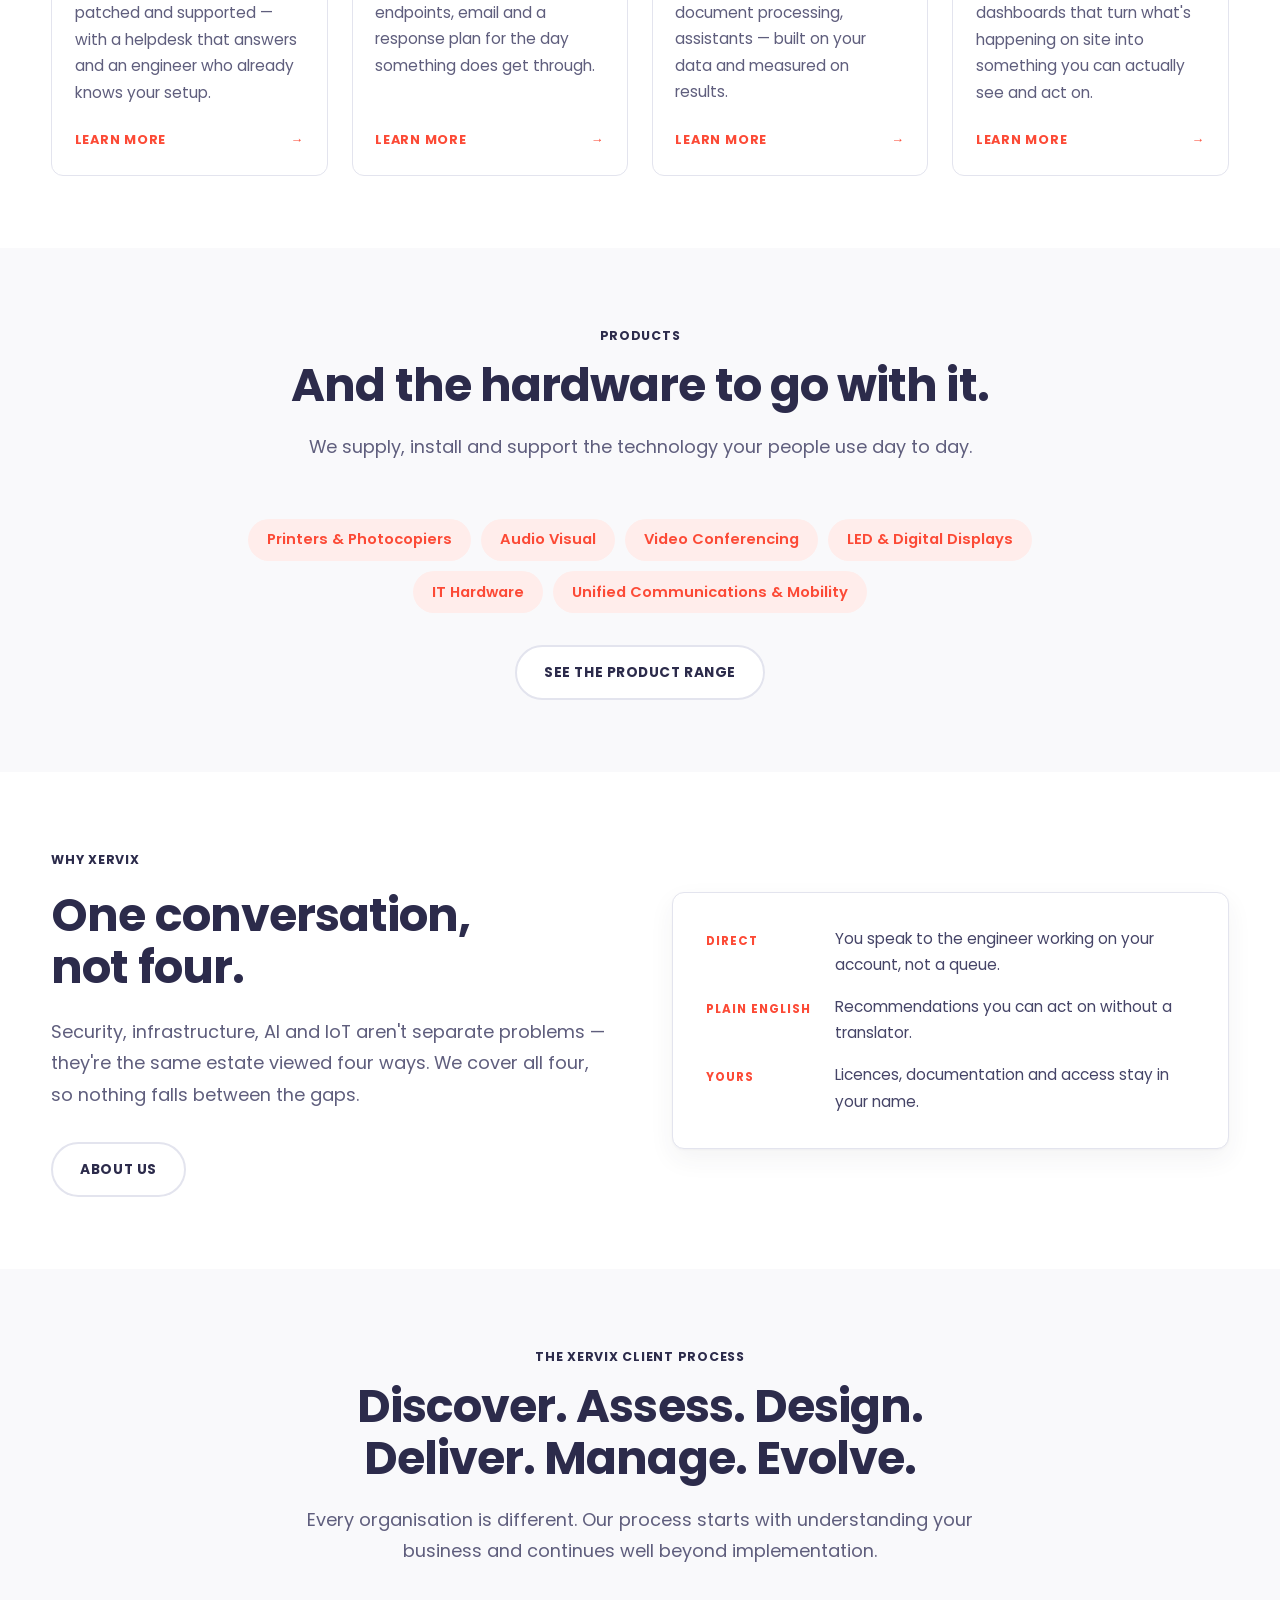
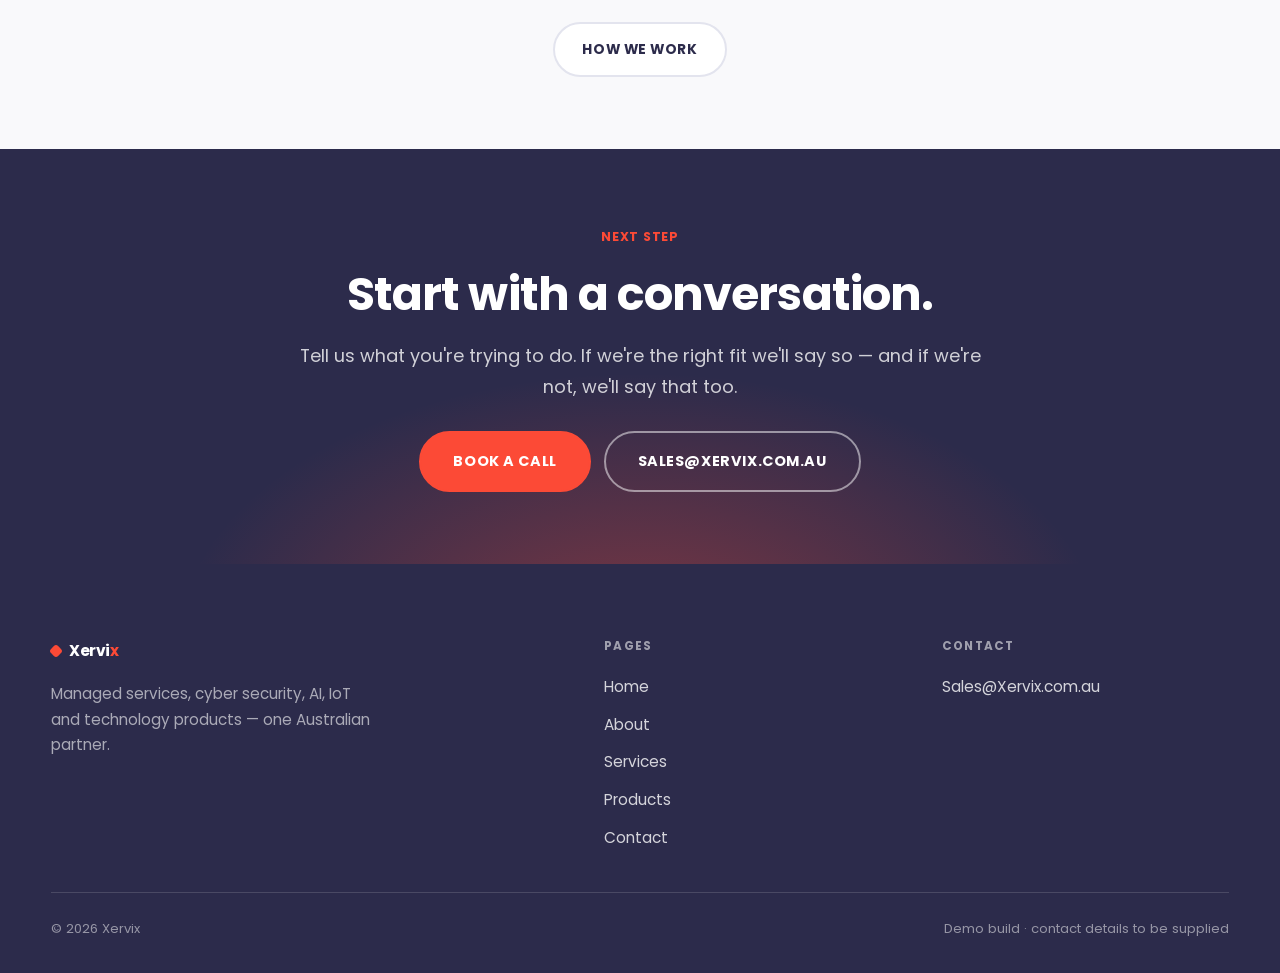
==== commit 0786cd3c: "Client content: real About copy + six-step process, new Products page, real domain and email, no inv" ====
--- a/index.html
+++ b/index.html
@@ -4,15 +4,15 @@
 <meta charset="utf-8">
 <meta name="viewport" content="width=device-width, initial-scale=1">
 <title>Xervix — Managed Services, Cyber Security, AI &amp; IoT</title>
-<meta name="description" content="Xervix is a technology company delivering IT and managed services, cyber security, and AI and IoT solutions. Talk to us about what your business needs next.">
-<link rel="canonical" href="https://example.com/">
+<meta name="description" content="Xervix partners with Australian organisations to deliver managed IT, cyber security, AI and IoT — plus printers, AV, displays and IT hardware. Technology built around your business.">
+<link rel="canonical" href="https://www.xervix.com.au/">
 <meta name="robots" content="index, follow">
 <meta name="theme-color" content="#2c2b4b">
 
 <meta property="og:type" content="website">
 <meta property="og:title" content="Xervix — Managed Services, Cyber Security, AI &amp; IoT">
 <meta property="og:description" content="A technology company delivering IT and managed services, cyber security, and AI and IoT solutions.">
-<meta property="og:url" content="https://example.com/">
+<meta property="og:url" content="https://www.xervix.com.au/">
 <meta property="og:site_name" content="Xervix">
 <meta name="twitter:card" content="summary_large_image">
 
@@ -27,9 +27,8 @@
   "@type": "Organization",
   "name": "Xervix",
   "description": "Technology company specialising in IT and managed services, cyber security, and AI and IoT solutions.",
-  "url": "https://example.com/",
-  "telephone": "+00 000 000 0000",
-  "email": "hello@example.com",
+  "url": "https://www.xervix.com.au/",
+  "email": "Sales@Xervix.com.au",
   "sameAs": []
 }
 </script>
@@ -37,7 +36,7 @@
 <body>
 <a class="skip" href="#main">Skip to content</a>
 
-<div class="demo-bar">DEMO — the Xervix name and the four service areas are yours; phone, address and any figures are placeholders. <a href="dark/index.html">See the dark version</a></div>
+<div class="demo-bar">DRAFT — logo is a placeholder wordmark, phone and address still to come. Wording on Services and Products is my draft for your approval.</div>
 
 <header class="site-head">
   <div class="wrap head-in">
@@ -49,6 +48,7 @@
       <a href="index.html" aria-current="page">Home</a>
       <a href="about.html">About</a>
       <a href="services.html">Services</a>
+      <a href="products.html">Products</a>
       <a href="contact.html">Contact</a>
       <a class="btn" href="contact.html">Talk to us</a>
     </nav>
@@ -135,6 +135,29 @@
   </section>
 
   <section class="sect sect--tint">
+    <div class="wrap">
+      <div class="sect-head" data-rise="0">
+        <div>
+          <span class="tag">Products</span>
+          <h2 class="h-sect">And the hardware to go with it.</h2>
+        </div>
+        <p class="lede">We supply, install and support the technology your people use day to day.</p>
+      </div>
+      <ul class="chips chips--center" data-rise="0">
+        <li>Printers &amp; Photocopiers</li>
+        <li>Audio Visual</li>
+        <li>Video Conferencing</li>
+        <li>LED &amp; Digital Displays</li>
+        <li>IT Hardware</li>
+        <li>Unified Communications &amp; Mobility</li>
+      </ul>
+      <div class="hero-actions" style="justify-content:center" data-rise="60">
+        <a class="btn btn--ghost" href="products.html">See the product range</a>
+      </div>
+    </div>
+  </section>
+
+  <section class="sect">
     <div class="wrap split">
       <div data-rise="0">
         <span class="tag">Why Xervix</span>
@@ -154,6 +177,21 @@
     </div>
   </section>
 
+  <section class="sect sect--tint">
+    <div class="wrap">
+      <div class="sect-head" data-rise="0">
+        <div>
+          <span class="tag">The Xervix client process</span>
+          <h2 class="h-sect">Discover. Assess. Design.<br>Deliver. Manage. Evolve.</h2>
+        </div>
+        <p class="lede">Every organisation is different. Our process starts with understanding your business and continues well beyond implementation.</p>
+      </div>
+      <div class="hero-actions" style="justify-content:center" data-rise="60">
+        <a class="btn btn--ghost" href="about.html#process">How we work</a>
+      </div>
+    </div>
+  </section>
+
   <section class="cta">
     <div class="wrap">
       <span class="tag" style="justify-content:center">Next step</span>
@@ -161,7 +199,7 @@
       <p class="lede">Tell us what you're trying to do. If we're the right fit we'll say so — and if we're not, we'll say that too.</p>
       <div class="hero-actions">
         <a class="btn btn--solid btn--lg" href="contact.html">Book a call</a>
-        <a class="btn btn--ghost btn--lg" href="tel:+000000000000">+00 000 000 0000</a>
+        <a class="btn btn--ghost btn--lg" href="mailto:Sales@Xervix.com.au">Sales@Xervix.com.au</a>
       </div>
     </div>
   </section>
@@ -173,7 +211,7 @@
     <div class="foot-grid">
       <div>
         <a class="brand" href="index.html"><span class="dot"></span><span class="brand-name">Xervi<span class="brand-x">x</span></span></a>
-        <p class="muted" style="margin-top:1rem;max-width:34ch;font-size:0.95rem">Managed services, cyber security, AI and IoT — under one roof.</p>
+        <p class="muted" style="margin-top:1rem;max-width:36ch;font-size:0.95rem">Managed services, cyber security, AI, IoT and technology products — one Australian partner.</p>
       </div>
       <div>
         <h5>Pages</h5>
@@ -181,15 +219,14 @@
           <li><a href="index.html">Home</a></li>
           <li><a href="about.html">About</a></li>
           <li><a href="services.html">Services</a></li>
+          <li><a href="products.html">Products</a></li>
           <li><a href="contact.html">Contact</a></li>
         </ul>
       </div>
       <div>
         <h5>Contact</h5>
         <ul>
-          <li><a href="tel:+000000000000">+00 000 000 0000</a></li>
-          <li><a href="mailto:hello@example.com">hello@example.com</a></li>
-          <li class="muted">Mon–Fri, 8:30am–6:00pm</li>
+          <li><a href="mailto:Sales@Xervix.com.au">Sales@Xervix.com.au</a></li>
         </ul>
       </div>
     </div>
--- a/assets/styles.css
+++ b/assets/styles.css
@@ -1,7 +1,7 @@
 /* ==========================================================================
    Xervix — light theme, styled after the Sharp EIT direction the client picked:
    Poppins, deep indigo ink, coral accent, white cards on light-grey bands.
-   The original dark build is kept, unchanged, under /dark/.
+   The earlier dark comparison build has been retired now the direction is settled.
    ========================================================================== */
 
 :root {
@@ -482,6 +482,26 @@
   background: var(--accent-sf);
   border-radius: 999px;
   padding: 0.35rem 0.85rem;
+}
+
+/* six-item grids read better as 3 x 2 than 4 + 2 */
+.grid-3--trio { grid-template-columns: repeat(3, minmax(0, 1fr)); }
+@media (max-width: 980px) { .grid-3--trio { grid-template-columns: repeat(2, minmax(0, 1fr)); } }
+@media (max-width: 640px) { .grid-3--trio { grid-template-columns: 1fr; } }
+
+.chips--center {
+  justify-content: center;
+  max-width: 840px;
+  margin-inline: auto;
+  gap: 0.6rem;
+}
+.chips--center li { font-size: 0.92rem; padding: 0.55rem 1.2rem; }
+
+/* one-line summary sitting under a process step heading */
+.card .step-lead {
+  color: var(--accent);
+  font-weight: 600;
+  margin-bottom: 0.15rem;
 }
 
 /* sticky header clearance for #anchor jumps */
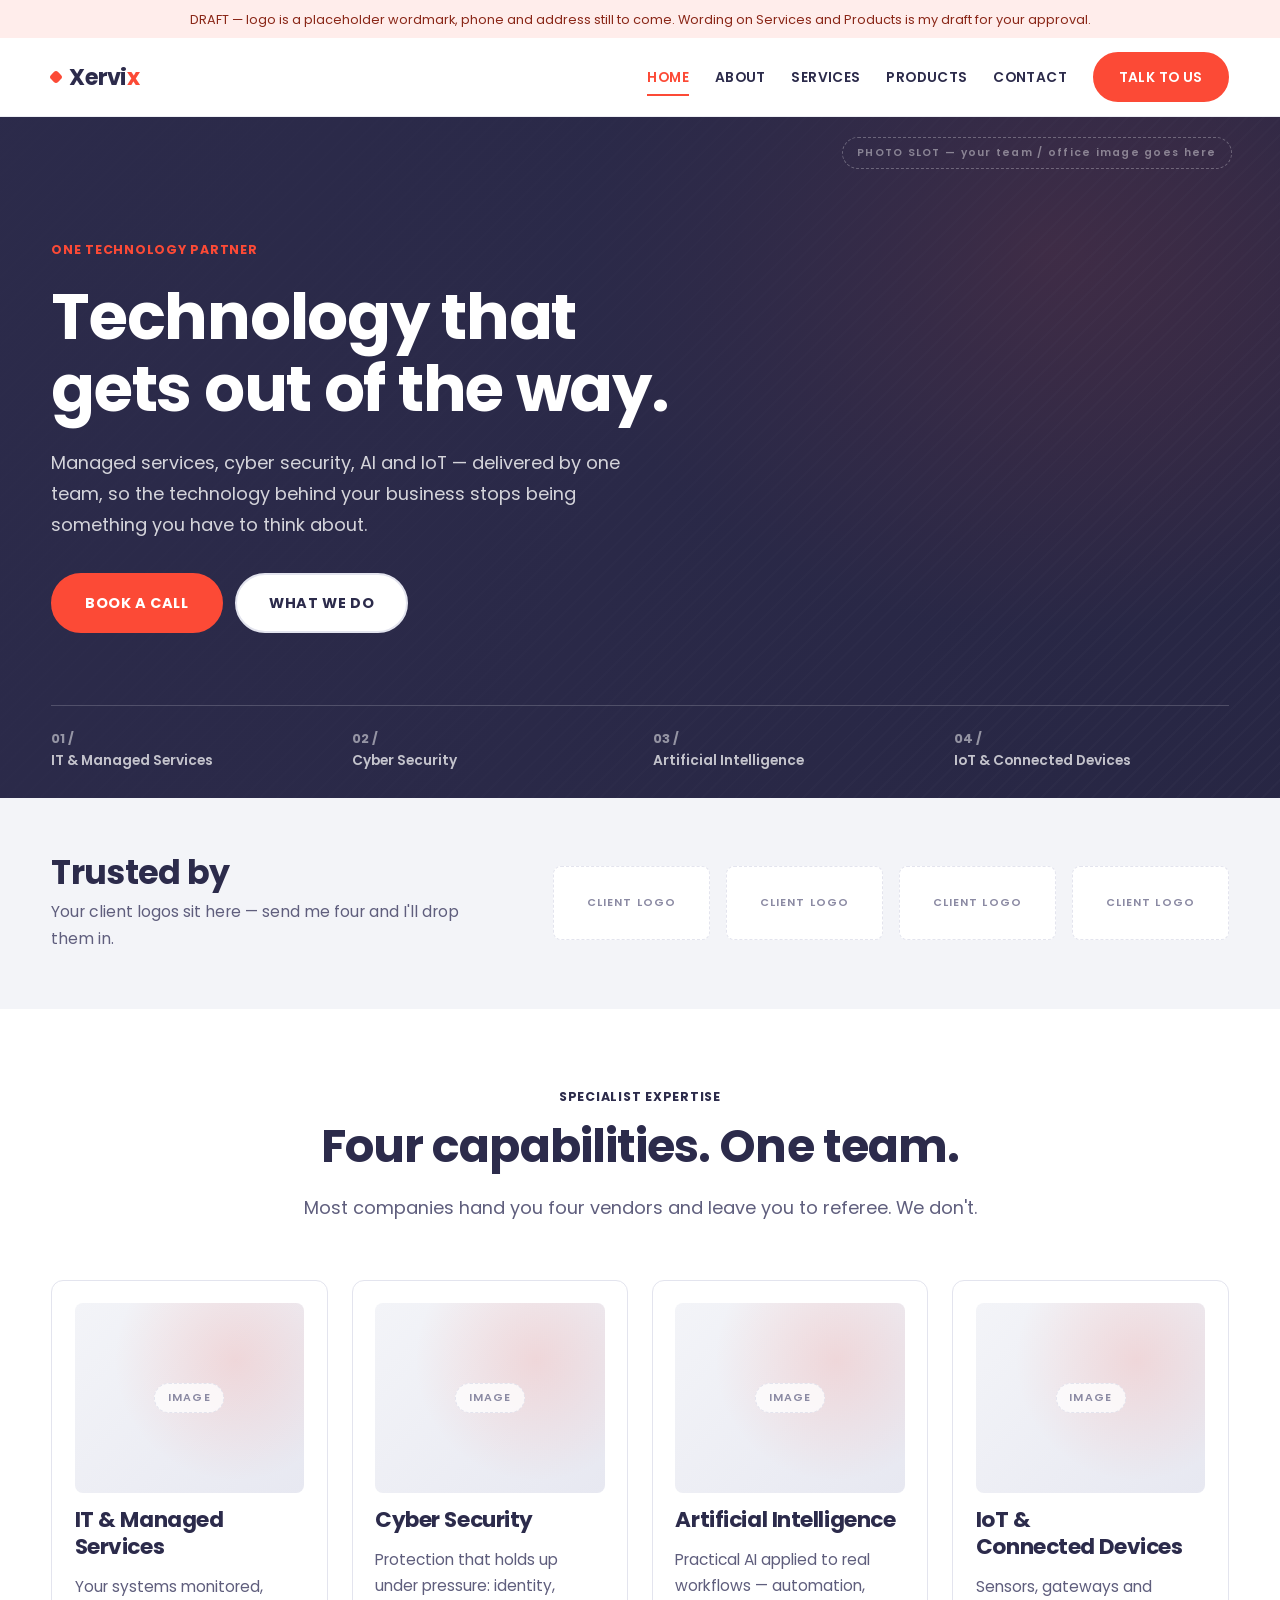
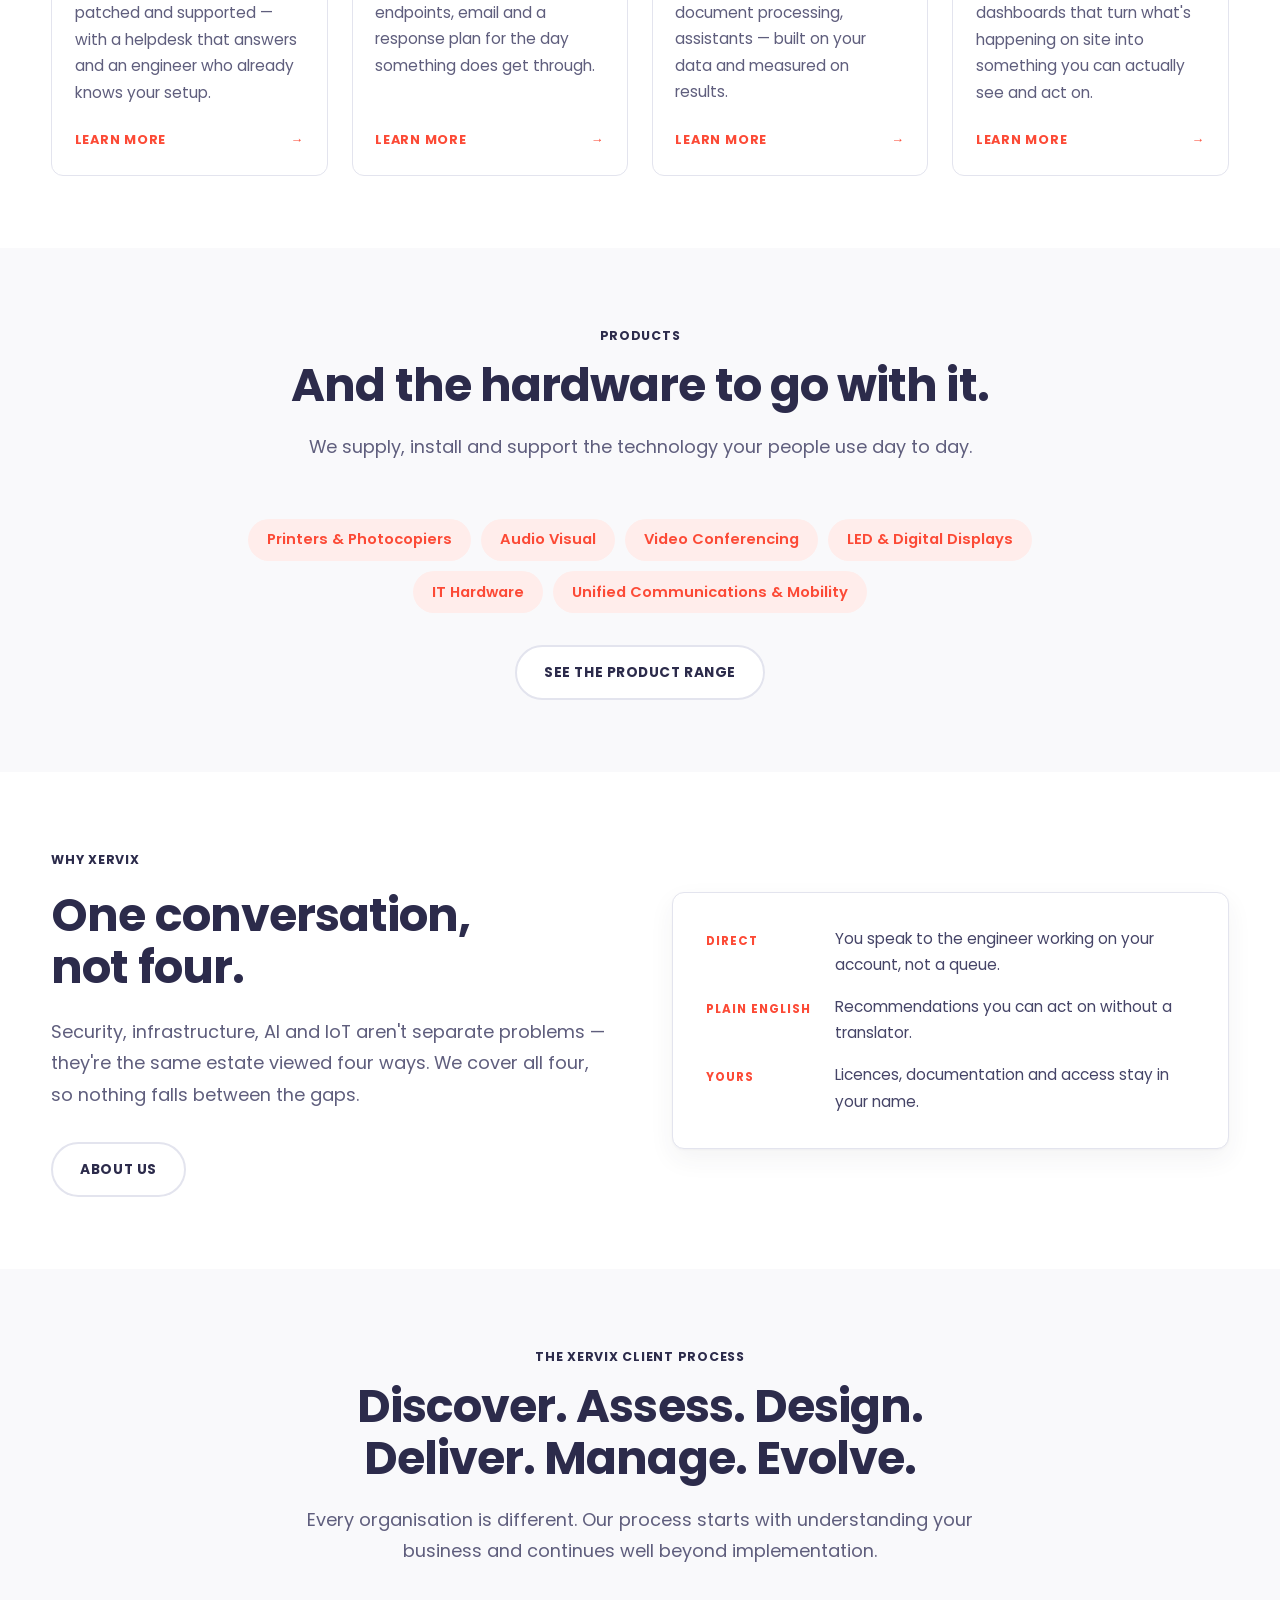
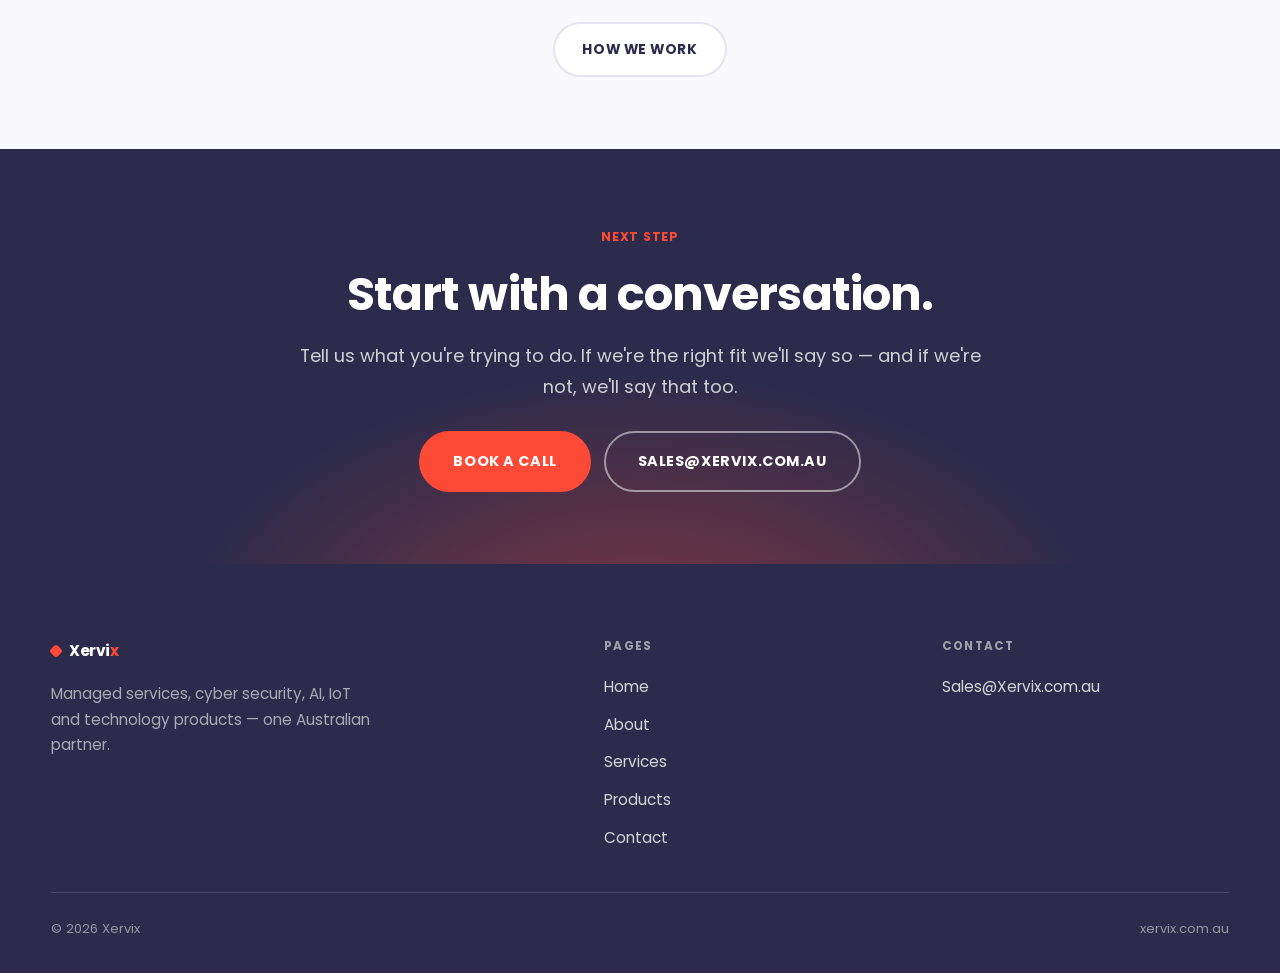
==== commit 18910723: "Consistent footer line across all five pages" ====
--- a/index.html
+++ b/index.html
@@ -232,7 +232,7 @@
     </div>
     <div class="foot-bar">
       <span>© <span id="year">2026</span> Xervix</span>
-      <span>Demo build · contact details to be supplied</span>
+      <span>xervix.com.au</span>
     </div>
   </div>
 </footer>
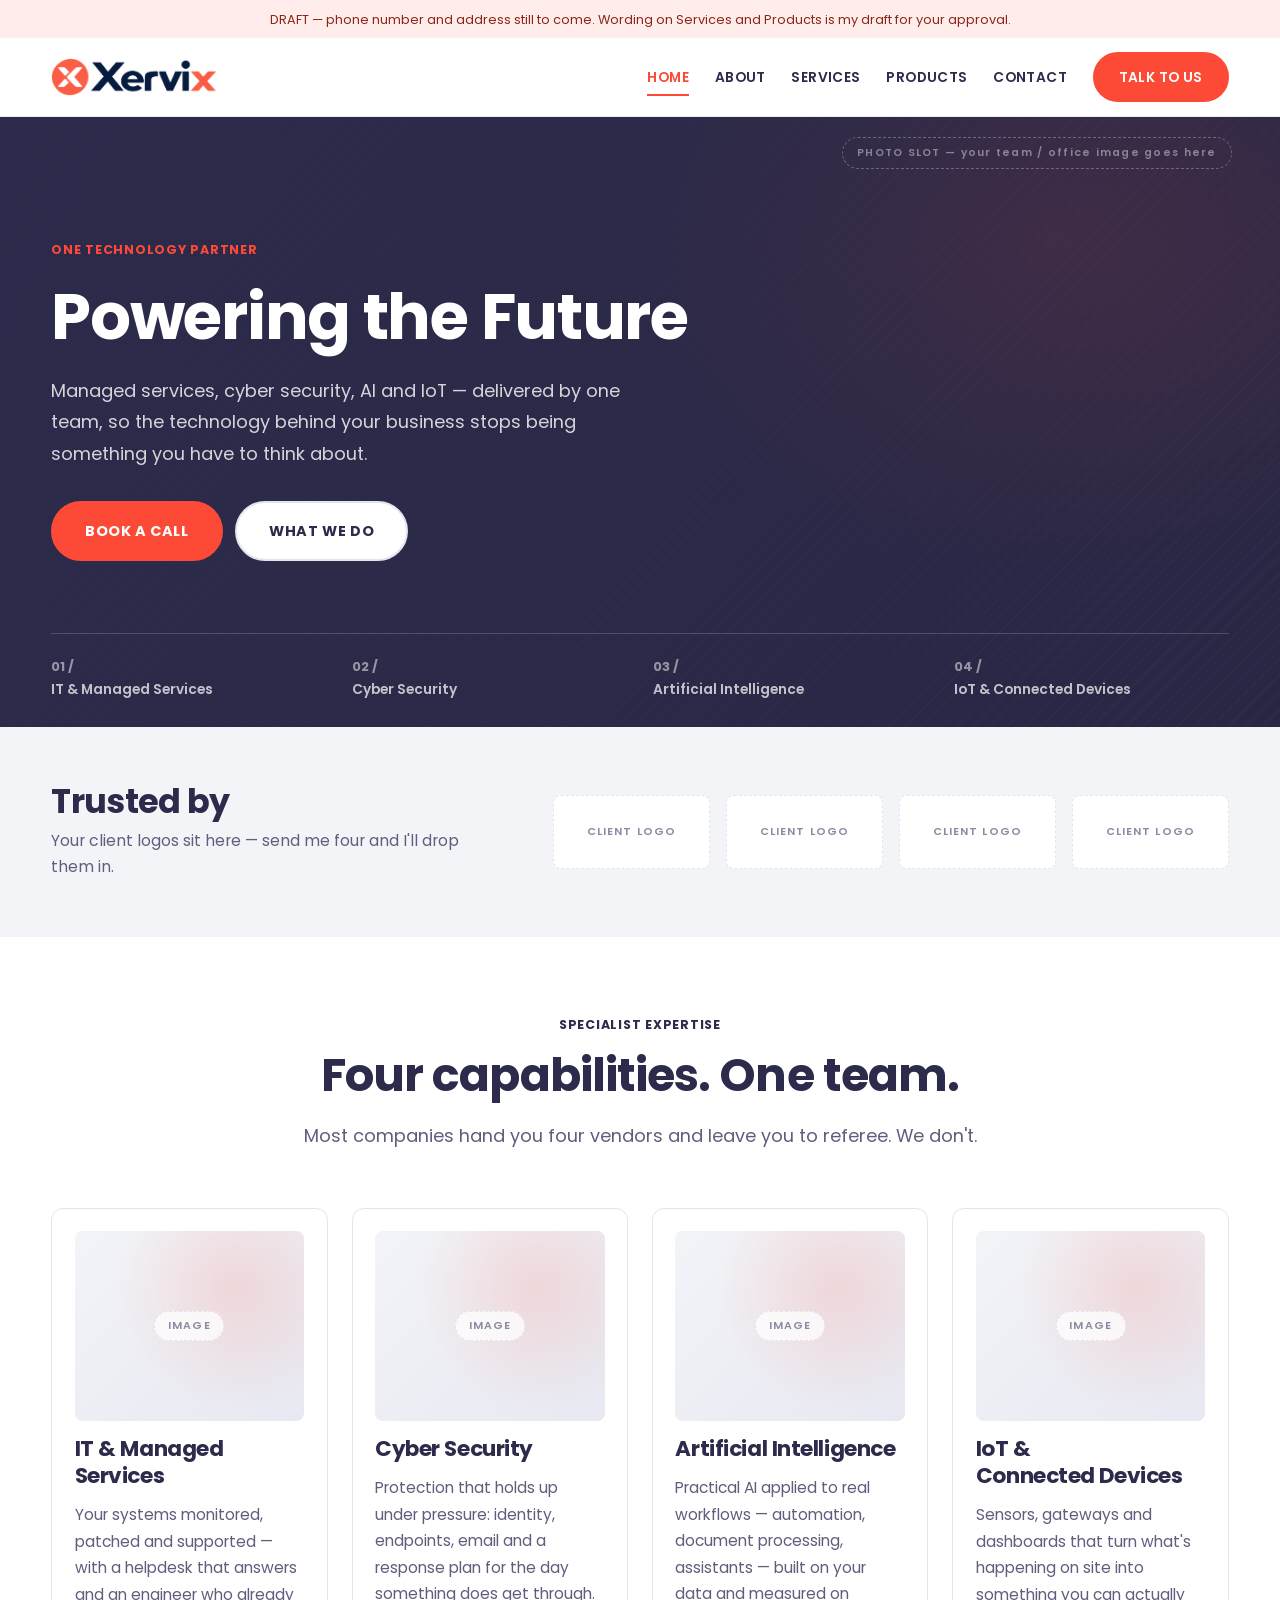
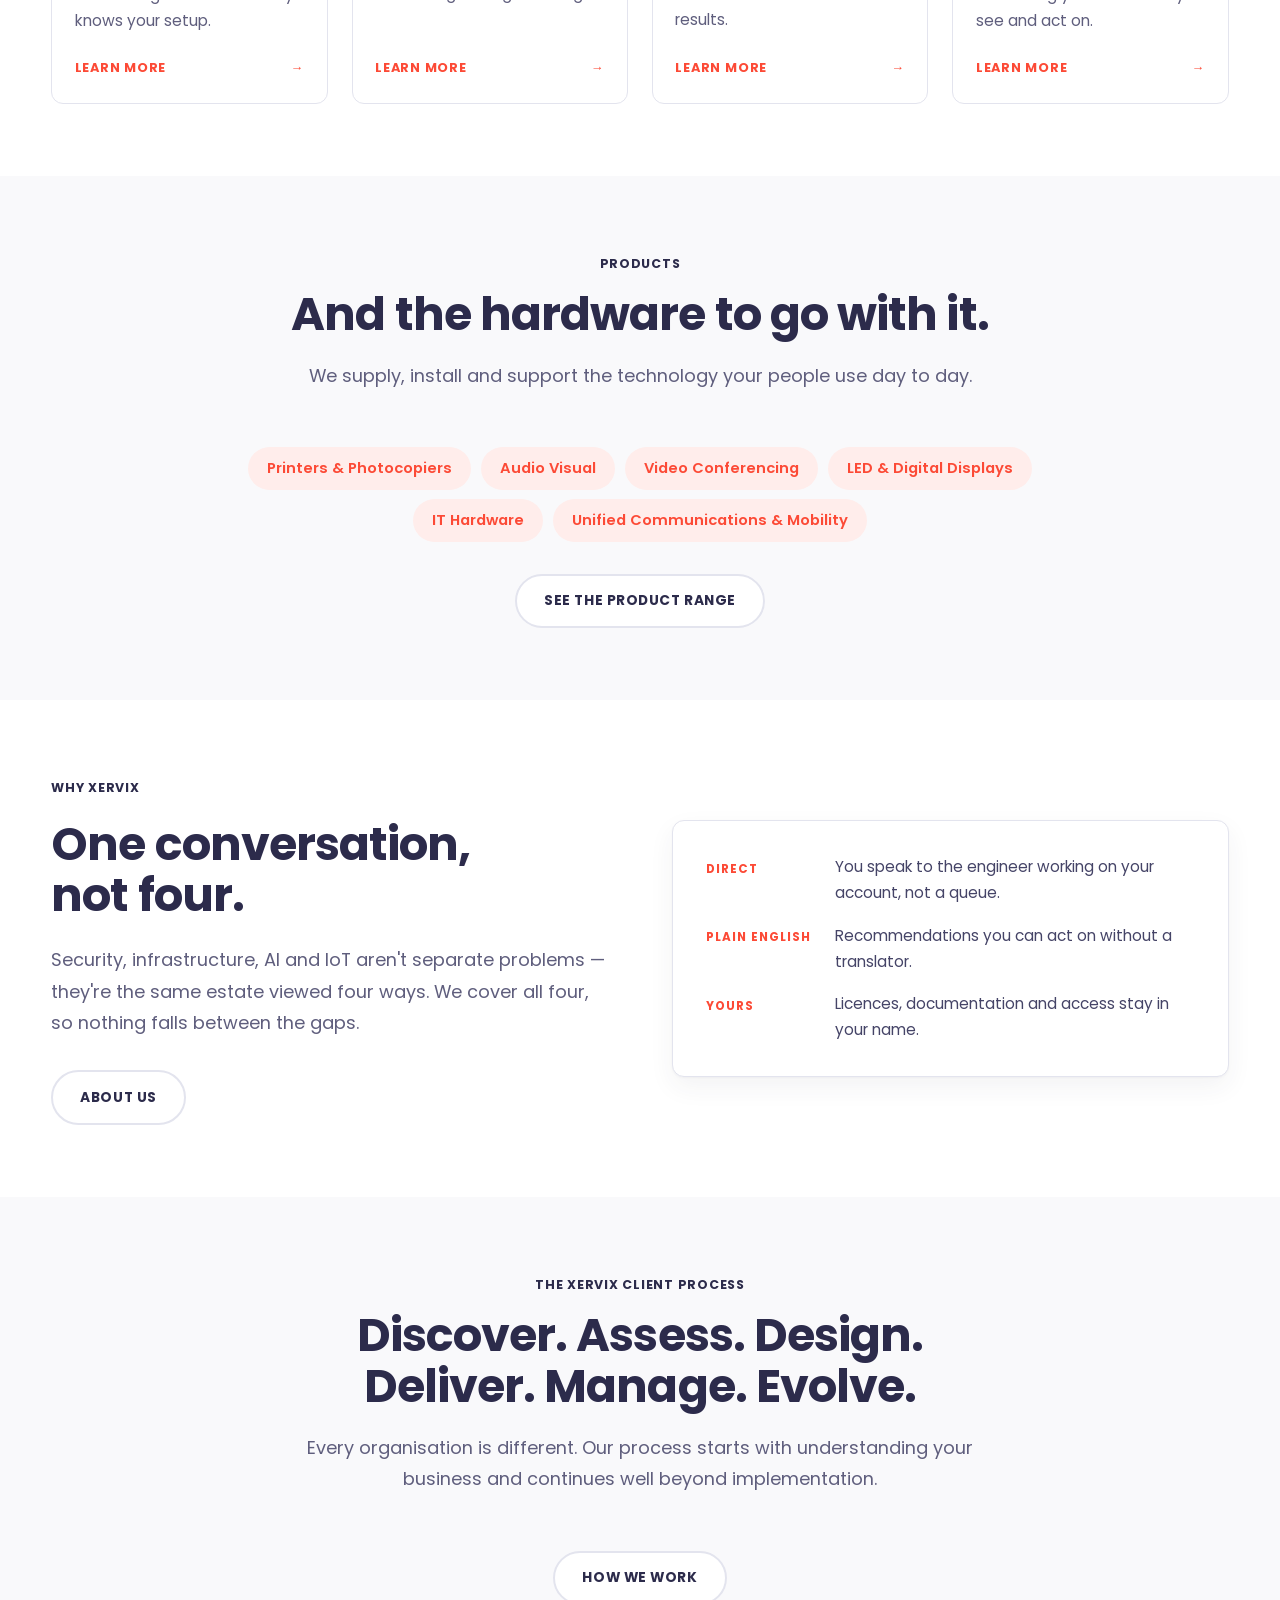
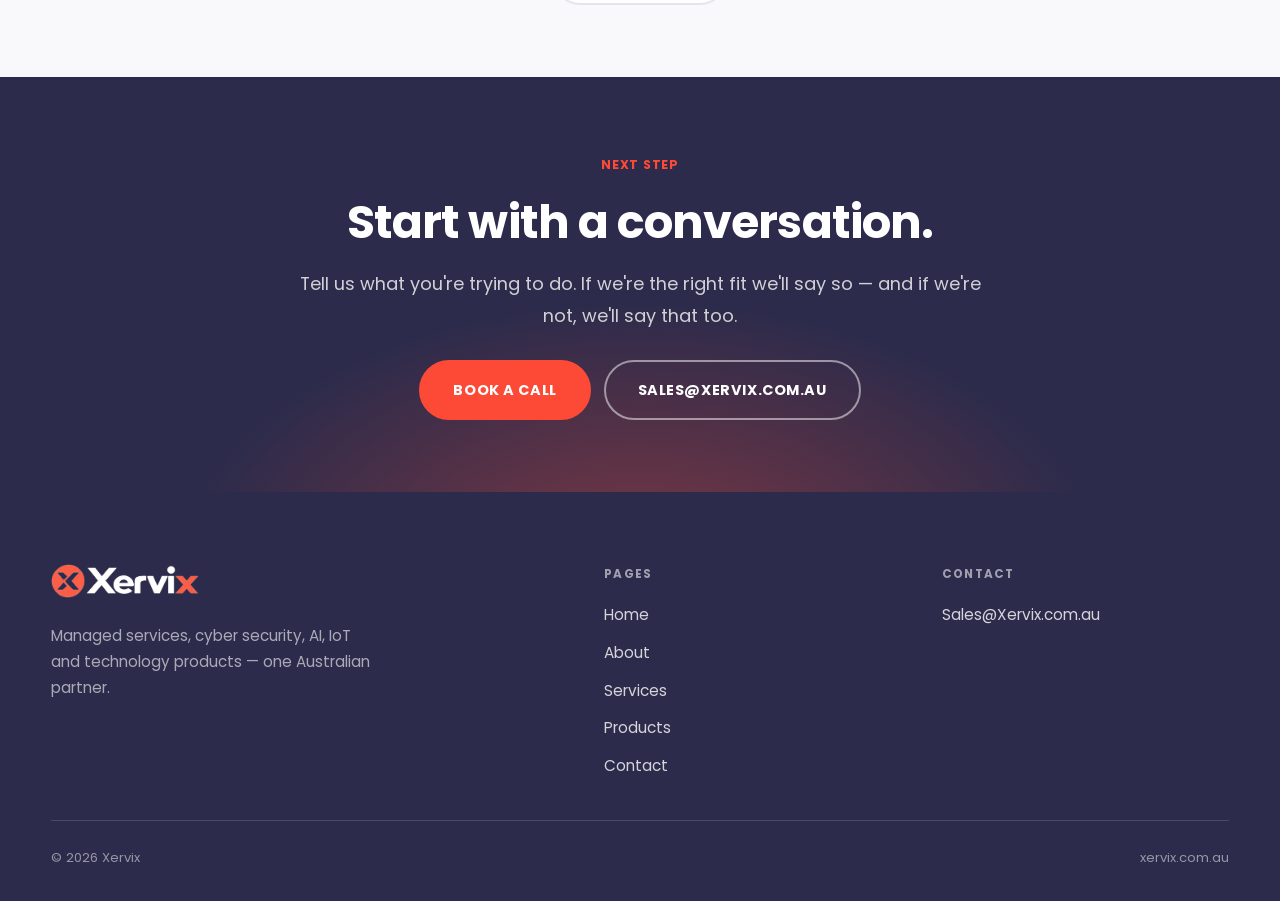
==== commit 33aa2ab0: "Real Xervix logo (header, reversed footer, favicon) and new slogan Powering the Future" ====
--- a/index.html
+++ b/index.html
@@ -19,6 +19,7 @@
 <link rel="preconnect" href="https://fonts.googleapis.com">
 <link rel="preconnect" href="https://fonts.gstatic.com" crossorigin>
 <link href="https://fonts.googleapis.com/css2?family=Poppins:wght@400;500;600;700&display=swap" rel="stylesheet">
+<link rel="icon" type="image/png" href="assets/logo-mark.png">
 <link rel="stylesheet" href="assets/styles.css">
 
 <script type="application/ld+json">
@@ -36,11 +37,11 @@
 <body>
 <a class="skip" href="#main">Skip to content</a>
 
-<div class="demo-bar">DRAFT — logo is a placeholder wordmark, phone and address still to come. Wording on Services and Products is my draft for your approval.</div>
+<div class="demo-bar">DRAFT — phone number and address still to come. Wording on Services and Products is my draft for your approval.</div>
 
 <header class="site-head">
   <div class="wrap head-in">
-    <a class="brand" href="index.html"><span class="dot"></span><span class="brand-name">Xervi<span class="brand-x">x</span></span></a>
+    <a class="brand" href="index.html"><img src="assets/logo-xervix.png" alt="Xervix" width="1455" height="334"></a>
     <button class="burger" aria-label="Menu" aria-expanded="false" aria-controls="nav">
       <span></span><span></span><span></span>
     </button>
@@ -61,7 +62,7 @@
     <div class="hero-photo" aria-hidden="true"></div>
     <div class="wrap hero-in">
       <span class="tag">One technology partner</span>
-      <h1 class="display">Technology that gets out of the way.</h1>
+      <h1 class="display">Powering the Future</h1>
       <p class="lede">Managed services, cyber security, AI and IoT — delivered by one team, so the technology behind your business stops being something you have to think about.</p>
       <div class="hero-actions">
         <a class="btn btn--lg" href="contact.html">Book a call</a>
@@ -210,7 +211,7 @@
   <div class="wrap">
     <div class="foot-grid">
       <div>
-        <a class="brand" href="index.html"><span class="dot"></span><span class="brand-name">Xervi<span class="brand-x">x</span></span></a>
+        <a class="brand" href="index.html"><img src="assets/logo-xervix-light.png" alt="Xervix" width="1455" height="334"></a>
         <p class="muted" style="margin-top:1rem;max-width:36ch;font-size:0.95rem">Managed services, cyber security, AI, IoT and technology products — one Australian partner.</p>
       </div>
       <div>
--- a/assets/styles.css
+++ b/assets/styles.css
@@ -138,20 +138,18 @@
 .brand {
   display: inline-flex;
   align-items: center;
-  gap: 0.5rem;
-  font-weight: 700;
-  font-size: 1.4rem;
-  letter-spacing: -0.03em;
-  color: var(--ink);
-}
-.brand .dot {
-  width: 10px; height: 10px;
-  background: var(--accent);
-  border-radius: 3px;
-  transform: rotate(45deg);
   flex: 0 0 auto;
 }
-.brand-x { color: var(--accent); }
+.brand img {
+  height: 38px;
+  width: auto;
+  display: block;
+}
+.site-foot .brand img { height: 34px; }
+
+@media (max-width: 720px) {
+  .brand img { height: 32px; }
+}
 
 .nav { display: flex; align-items: center; gap: clamp(0.85rem, 2vw, 1.9rem); }
 .nav a {
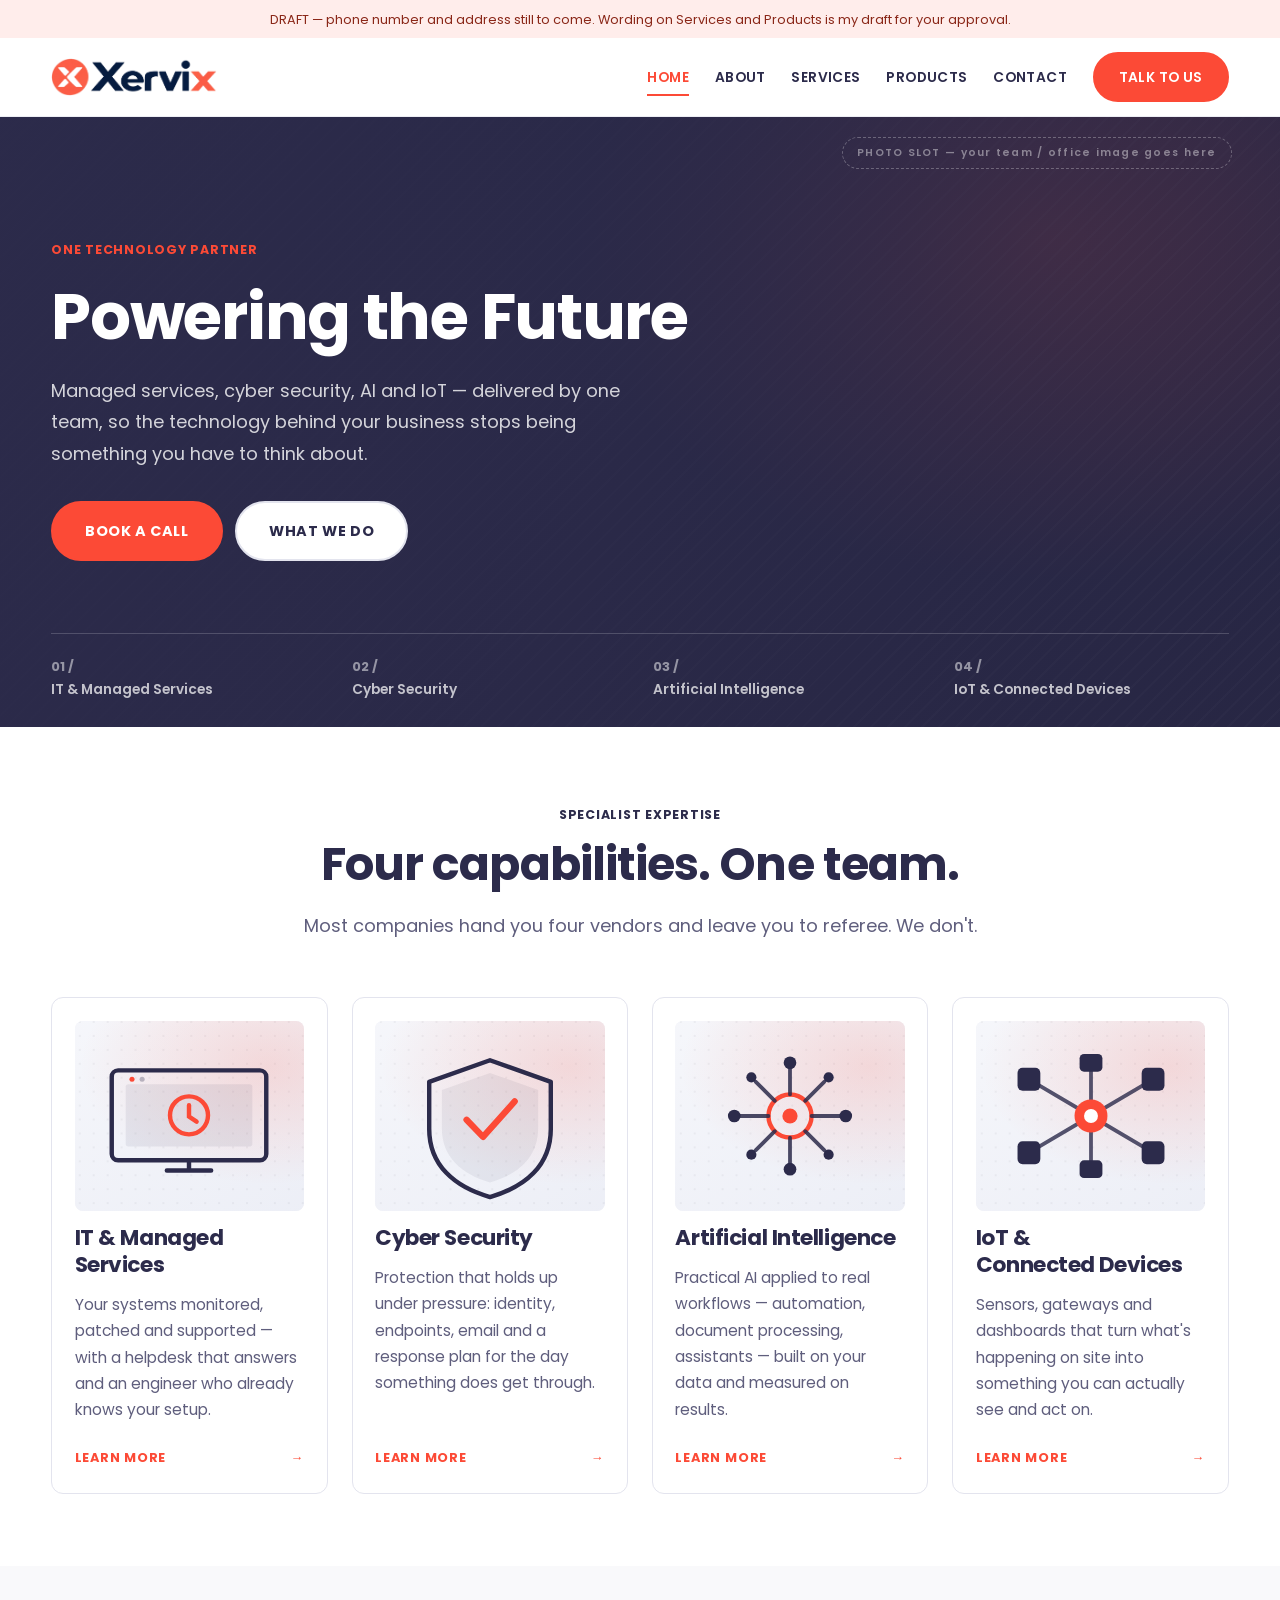
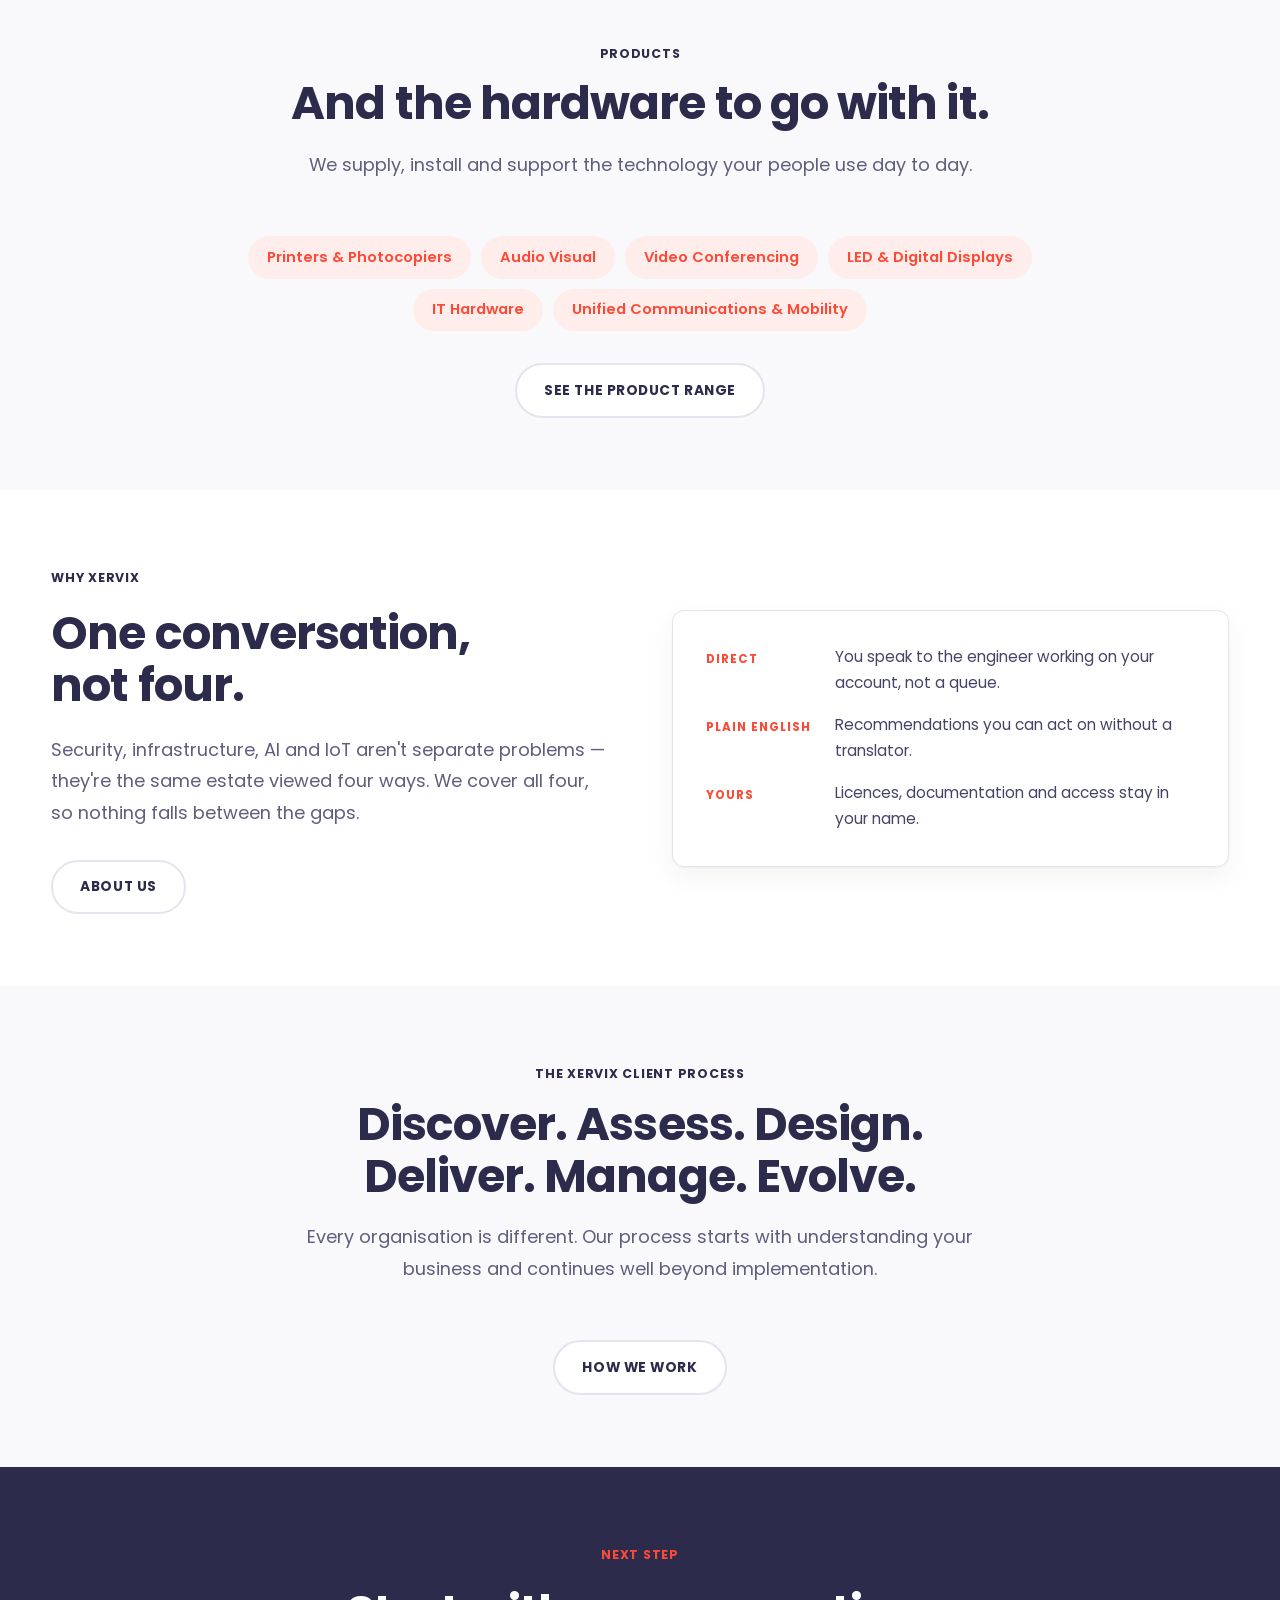
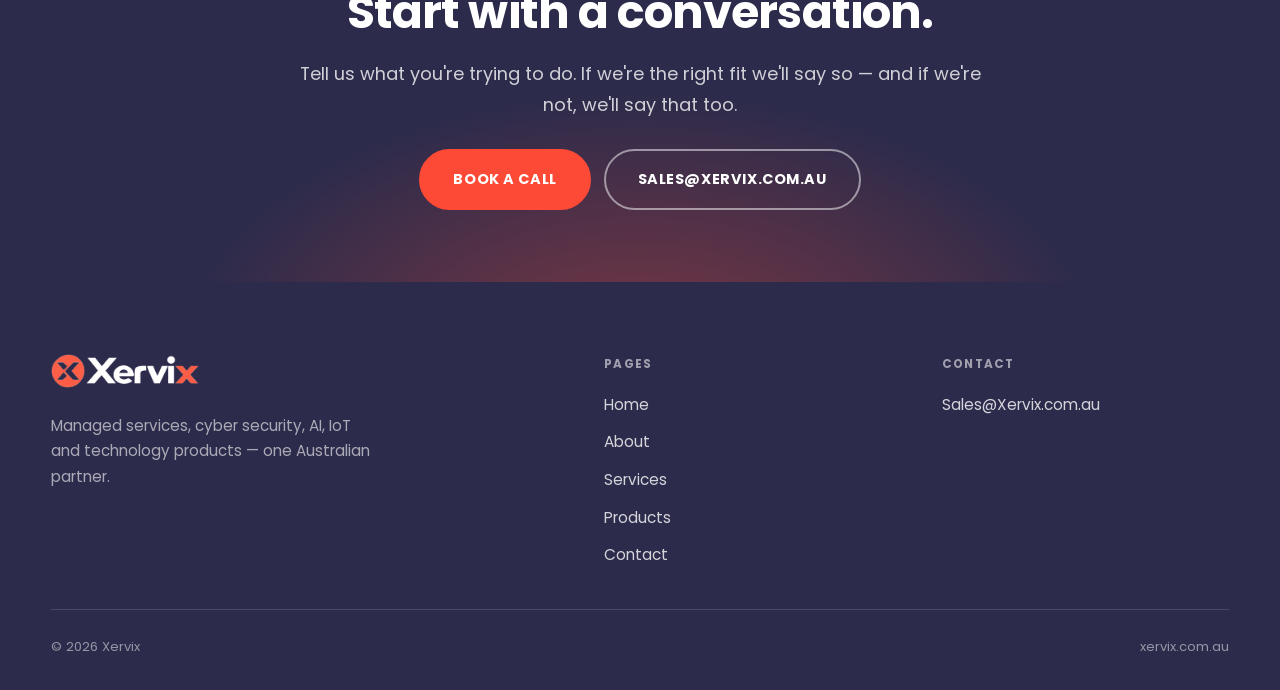
==== commit e3dde048: "Remove Trusted by band, add brand illustrations to service and product cards, set envelope sender fo" ====
--- a/index.html
+++ b/index.html
@@ -78,21 +78,6 @@
     </div>
   </section>
 
-  <section class="trusted">
-    <div class="wrap trusted-in">
-      <div>
-        <h2>Trusted by</h2>
-        <p class="muted">Your client logos sit here — send me four and I'll drop them in.</p>
-      </div>
-      <div class="logo-row">
-        <div class="logo-slot">CLIENT LOGO</div>
-        <div class="logo-slot">CLIENT LOGO</div>
-        <div class="logo-slot">CLIENT LOGO</div>
-        <div class="logo-slot">CLIENT LOGO</div>
-      </div>
-    </div>
-  </section>
-
   <section class="sect">
     <div class="wrap">
       <div class="sect-head" data-rise="0">
@@ -105,28 +90,28 @@
 
       <div class="grid-3">
         <article class="card" data-rise="0">
-          <div class="thumb"><span>Image</span></div>
+          <div class="thumb"><img src="assets/img/svc-it.svg" alt="Managed IT support" width="480" height="300" loading="lazy"></div>
           <h3 class="h-card">IT &amp; Managed Services</h3>
           <p>Your systems monitored, patched and supported — with a helpdesk that answers and an engineer who already knows your setup.</p>
           <a class="card-link" href="services.html#it">Learn more <span class="arw">&rarr;</span></a>
         </article>
 
         <article class="card" data-rise="80">
-          <div class="thumb"><span>Image</span></div>
+          <div class="thumb"><img src="assets/img/svc-security.svg" alt="Cyber security" width="480" height="300" loading="lazy"></div>
           <h3 class="h-card">Cyber Security</h3>
           <p>Protection that holds up under pressure: identity, endpoints, email and a response plan for the day something does get through.</p>
           <a class="card-link" href="services.html#security">Learn more <span class="arw">&rarr;</span></a>
         </article>
 
         <article class="card" data-rise="160">
-          <div class="thumb"><span>Image</span></div>
+          <div class="thumb"><img src="assets/img/svc-ai.svg" alt="Artificial intelligence" width="480" height="300" loading="lazy"></div>
           <h3 class="h-card">Artificial Intelligence</h3>
           <p>Practical AI applied to real workflows — automation, document processing, assistants — built on your data and measured on results.</p>
           <a class="card-link" href="services.html#ai">Learn more <span class="arw">&rarr;</span></a>
         </article>
 
         <article class="card" data-rise="240">
-          <div class="thumb"><span>Image</span></div>
+          <div class="thumb"><img src="assets/img/svc-iot.svg" alt="IoT and connected devices" width="480" height="300" loading="lazy"></div>
           <h3 class="h-card">IoT &amp; Connected Devices</h3>
           <p>Sensors, gateways and dashboards that turn what's happening on site into something you can actually see and act on.</p>
           <a class="card-link" href="services.html#iot">Learn more <span class="arw">&rarr;</span></a>
--- a/assets/styles.css
+++ b/assets/styles.css
@@ -319,40 +319,6 @@
 .pillar:hover { color: #fff; border-top-color: var(--accent); }
 .pillar:hover .idx { color: var(--accent); }
 
-/* ------------------------------------------------------------- trusted ---- */
-
-.trusted {
-  background: var(--canvas-2);
-  padding: clamp(2.5rem, 5vw, 3.5rem) 0;
-}
-.trusted-in {
-  display: grid;
-  grid-template-columns: minmax(0, 0.8fr) minmax(0, 1.2fr);
-  gap: clamp(1.5rem, 4vw, 3.5rem);
-  align-items: center;
-}
-.trusted h2 { font-size: clamp(1.5rem, 2.6vw, 2.1rem); margin-bottom: 0.5rem; }
-.trusted p { margin: 0; font-size: 0.98rem; }
-.logo-row {
-  display: grid;
-  grid-template-columns: repeat(4, 1fr);
-  gap: 1rem;
-}
-.logo-slot {
-  height: 74px;
-  border: 1px dashed var(--line);
-  border-radius: var(--r-sm);
-  background: #fff;
-  display: grid;
-  place-items: center;
-  font-size: 0.68rem;
-  font-weight: 600;
-  letter-spacing: 0.1em;
-  color: var(--ink-mute);
-  text-align: center;
-  padding: 0.5rem;
-}
-
 /* ------------------------------------------------------------- section ---- */
 
 .sect { padding: clamp(3.5rem, 8vh, 6rem) 0; position: relative; }
@@ -391,36 +357,21 @@
 .card:hover { transform: translateY(-4px); box-shadow: var(--shadow-lg); }
 .card p { margin: 0; font-size: 0.97rem; }
 
-/* image slot at the head of a card */
+/* illustration at the head of a card */
 .thumb {
   height: 190px;
   border-radius: var(--r-sm);
-  background:
-    linear-gradient(135deg, var(--canvas-2), #e7e8f1),
-    var(--canvas-2);
-  display: grid;
-  place-items: center;
-  position: relative;
   overflow: hidden;
-}
-.thumb::before {
-  content: "";
-  position: absolute;
-  inset: 0;
-  background: radial-gradient(circle at 70% 30%, rgba(252,74,54,0.14), transparent 58%);
-}
-.thumb span {
-  position: relative;
-  font-size: 0.68rem;
-  font-weight: 600;
-  letter-spacing: 0.1em;
-  text-transform: uppercase;
-  color: var(--ink-mute);
-  border: 1px dashed var(--line);
-  background: rgba(255,255,255,0.75);
-  border-radius: 999px;
-  padding: 0.3rem 0.8rem;
-}
+  background: var(--canvas-2);
+}
+.thumb img {
+  width: 100%;
+  height: 100%;
+  object-fit: cover;
+  display: block;
+  transition: transform 0.45s var(--ease);
+}
+.card:hover .thumb img { transform: scale(1.04); }
 
 .card-top {
   display: flex;
@@ -624,6 +575,11 @@
   display: none;
 }
 .form-status.is-on { display: block; }
+.form-status.is-error {
+  border-color: var(--accent);
+  background: var(--accent-sf);
+  color: var(--accent-dk);
+}
 
 .contact-list { list-style: none; margin: 0; padding: 0; }
 .contact-list li { border-bottom: 1px solid var(--line-soft); padding: 1.05rem 0; }
@@ -734,15 +690,13 @@
 
 @media (max-width: 980px) {
   .split,
-  .form-grid,
-  .trusted-in { grid-template-columns: 1fr; }
+  .form-grid { grid-template-columns: 1fr; }
   .hero-strip { grid-template-columns: repeat(2, 1fr); }
   .foot-grid { grid-template-columns: 1fr 1fr; }
 }
 
 @media (max-width: 760px) {
   .svc { grid-template-columns: 1fr; gap: 0.5rem; }
-  .logo-row { grid-template-columns: repeat(2, 1fr); }
 }
 
 @media (max-width: 720px) {
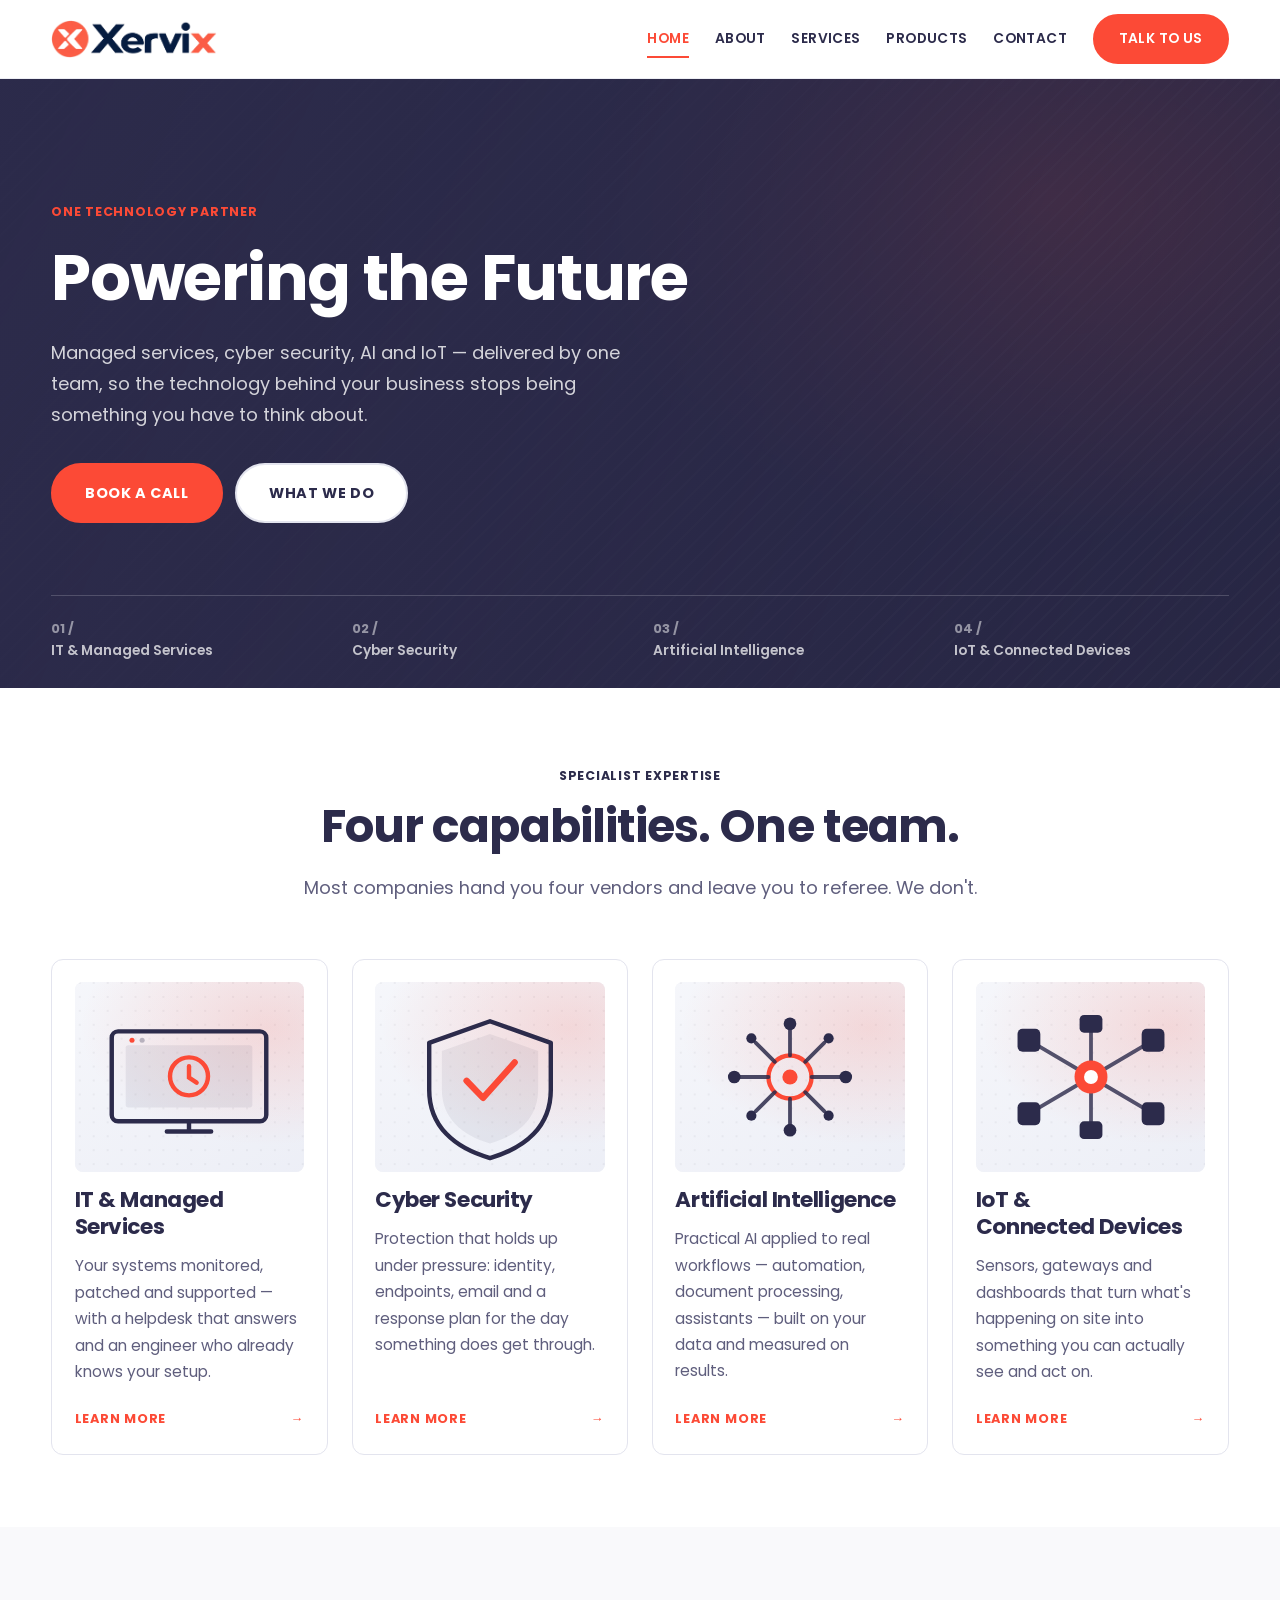
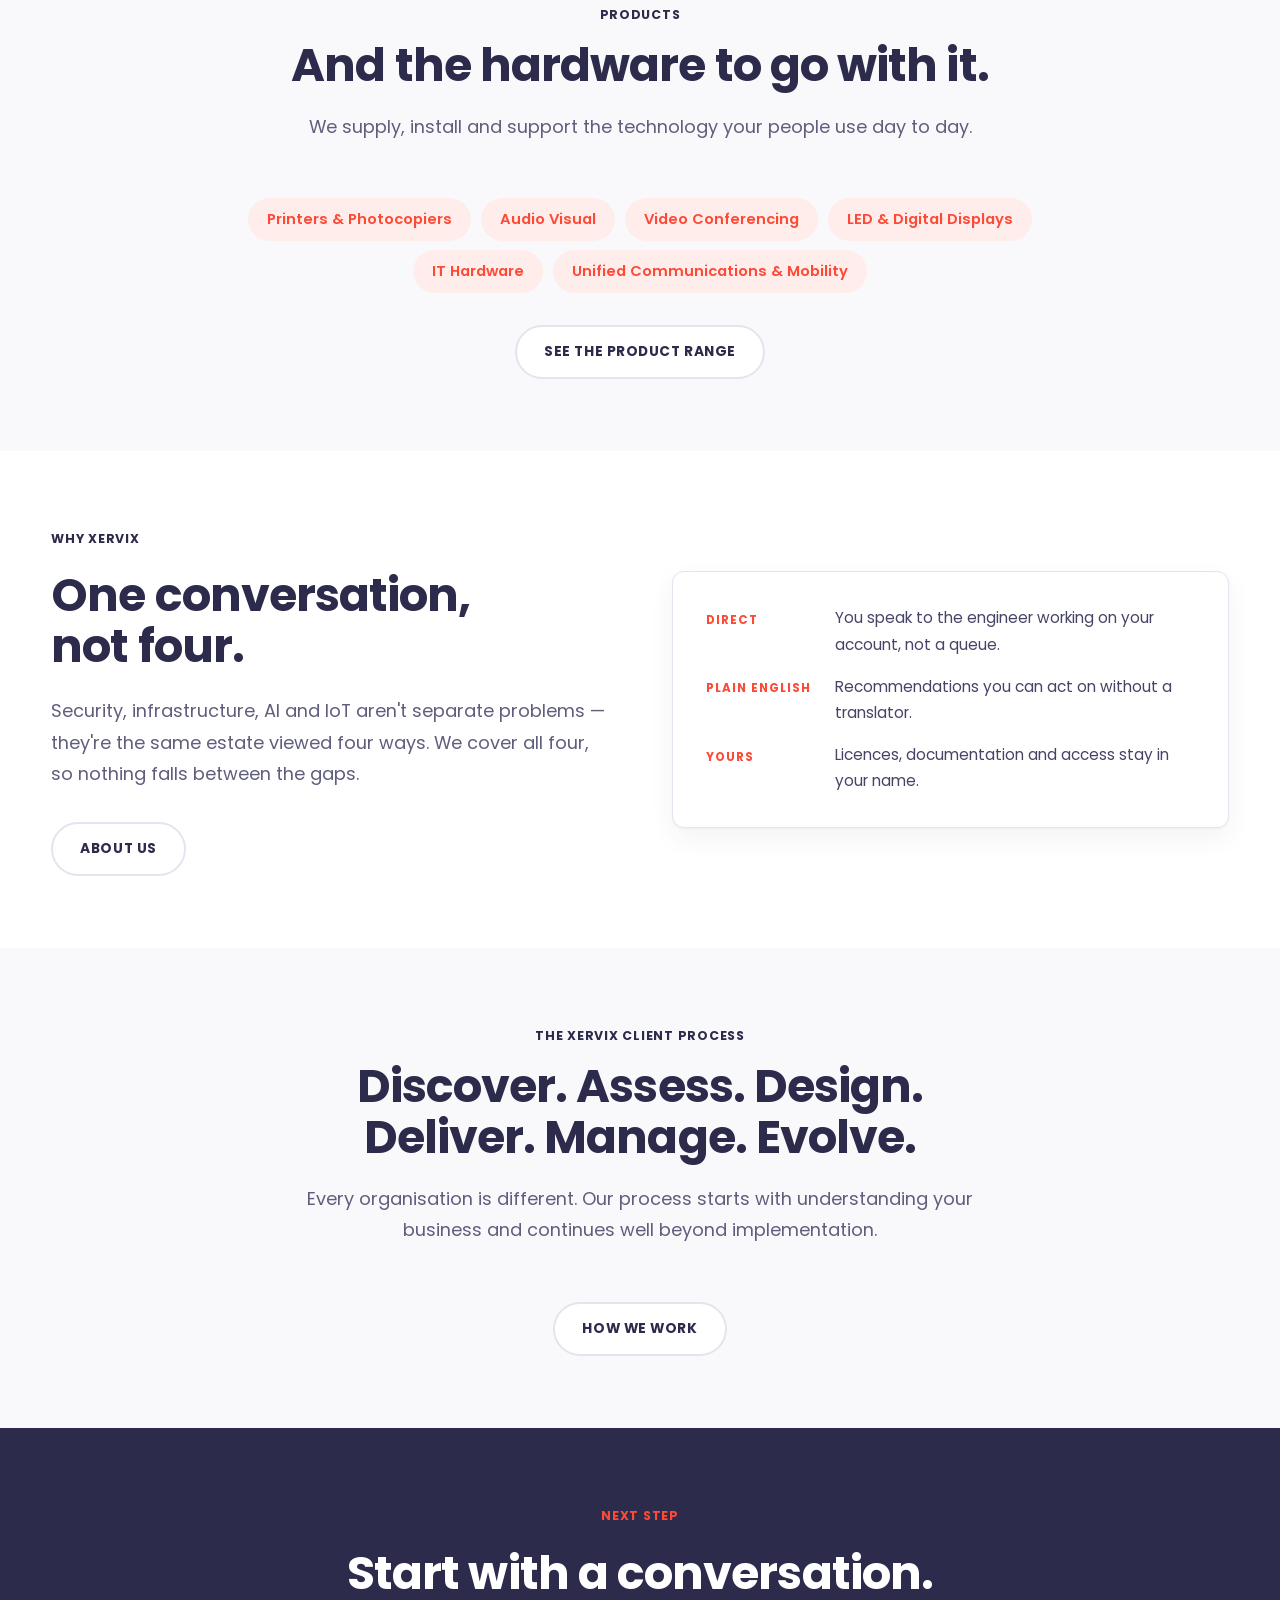
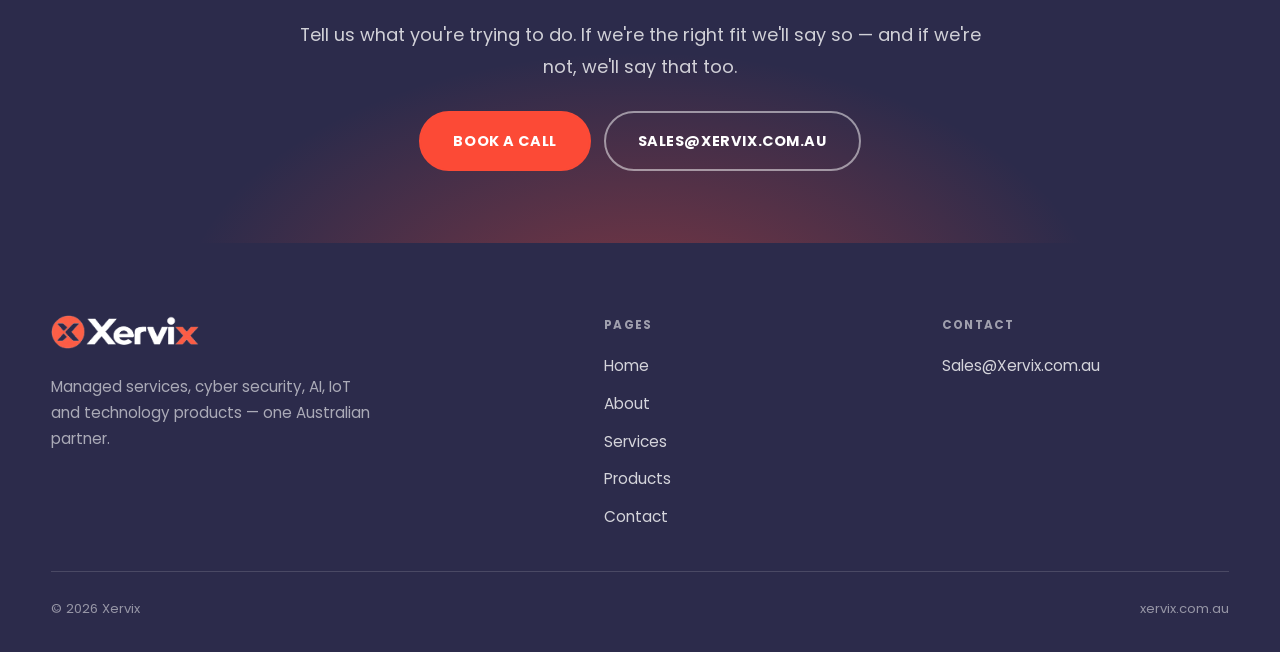
==== commit 74b2d124: "Remove DRAFT banner, PHOTO SLOT badge and preview wording - site is public now" ====
--- a/index.html
+++ b/index.html
@@ -37,7 +37,6 @@
 <body>
 <a class="skip" href="#main">Skip to content</a>
 
-<div class="demo-bar">DRAFT — phone number and address still to come. Wording on Services and Products is my draft for your approval.</div>
 
 <header class="site-head">
   <div class="wrap head-in">
--- a/assets/styles.css
+++ b/assets/styles.css
@@ -260,20 +260,6 @@
     radial-gradient(ellipse 60% 90% at 82% 20%, rgba(252,74,54,0.4), transparent 62%),
     #201f38;
 }
-.hero-photo::after {
-  content: "PHOTO SLOT — your team / office image goes here";
-  position: absolute;
-  right: clamp(1rem, 4vw, 3rem);
-  top: 1.25rem;
-  font-size: 0.66rem;
-  font-weight: 600;
-  letter-spacing: 0.12em;
-  color: rgba(255,255,255,0.42);
-  border: 1px dashed rgba(255,255,255,0.28);
-  border-radius: 999px;
-  padding: 0.35rem 0.9rem;
-}
-
 /* padding-block only — the `padding` shorthand here would wipe .wrap's gutter */
 .hero-in {
   position: relative;
@@ -658,19 +644,6 @@
 .crumb { font-size: 0.82rem; font-weight: 600; color: rgba(255,255,255,0.6); }
 .crumb a { color: var(--accent); }
 .crumb a:hover { text-decoration: underline; }
-
-/* --------------------------------------------------------- placeholder ---- */
-
-.demo-bar {
-  background: var(--accent-sf);
-  color: #8a2718;
-  font-size: 0.8rem;
-  text-align: center;
-  padding: 0.6rem 1rem;
-  line-height: 1.5;
-}
-.demo-bar a { color: #8a2718; font-weight: 600; text-decoration: underline; text-underline-offset: 3px; }
-.demo-bar a:hover { color: var(--accent-dk); }
 
 /* ------------------------------------------------------------- reveals ---- */
 
